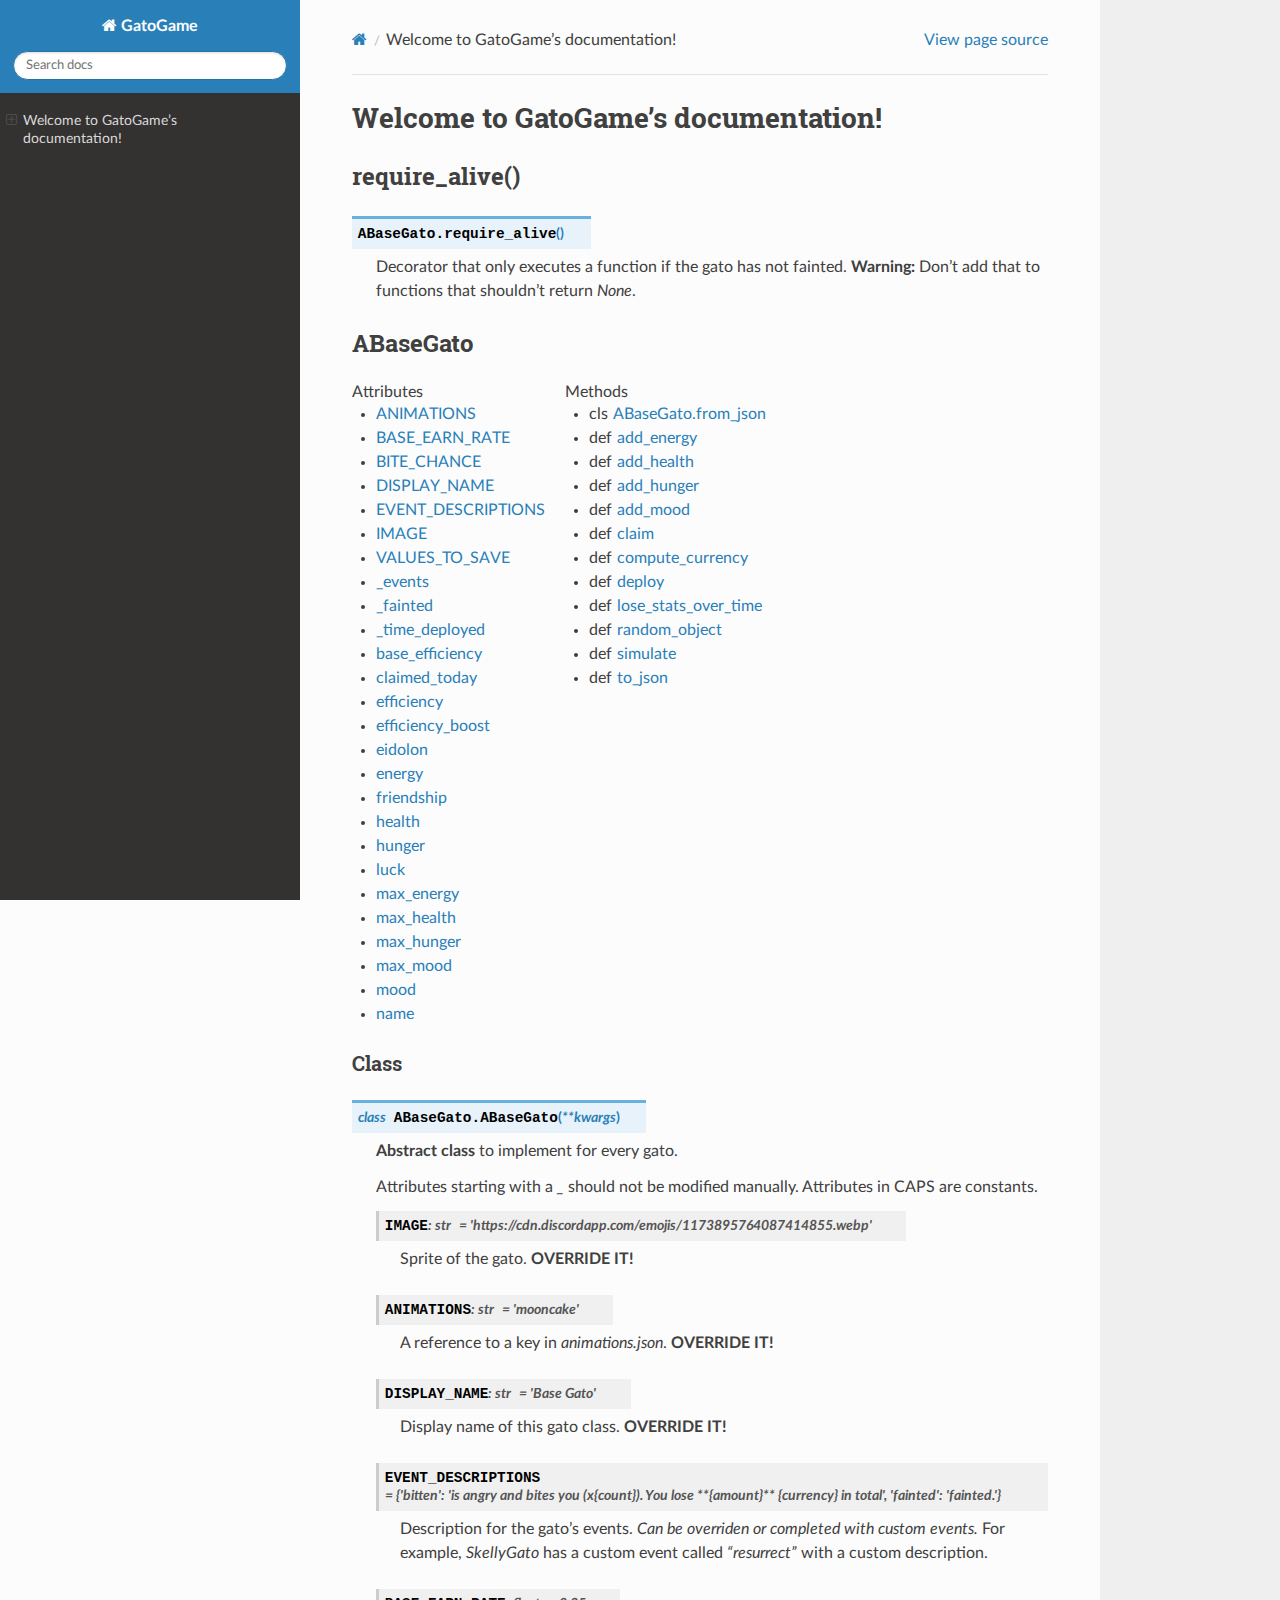
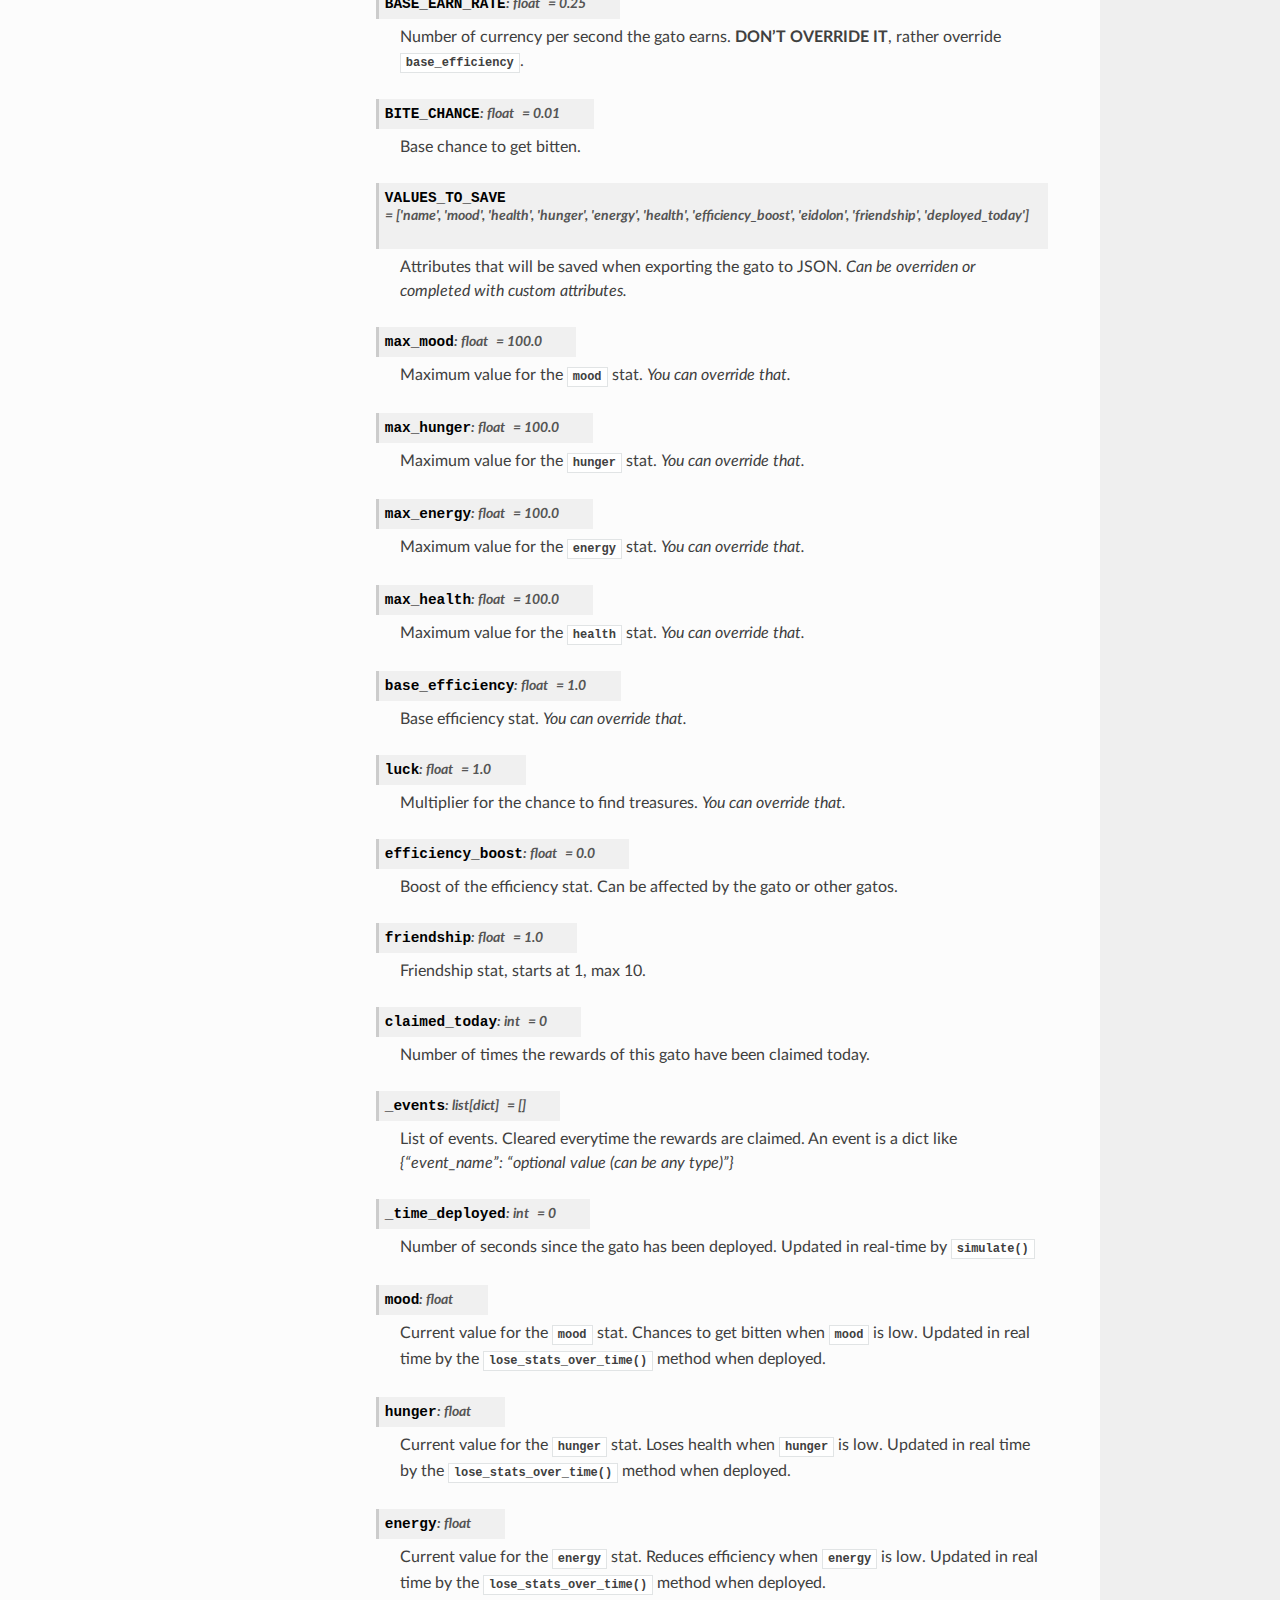
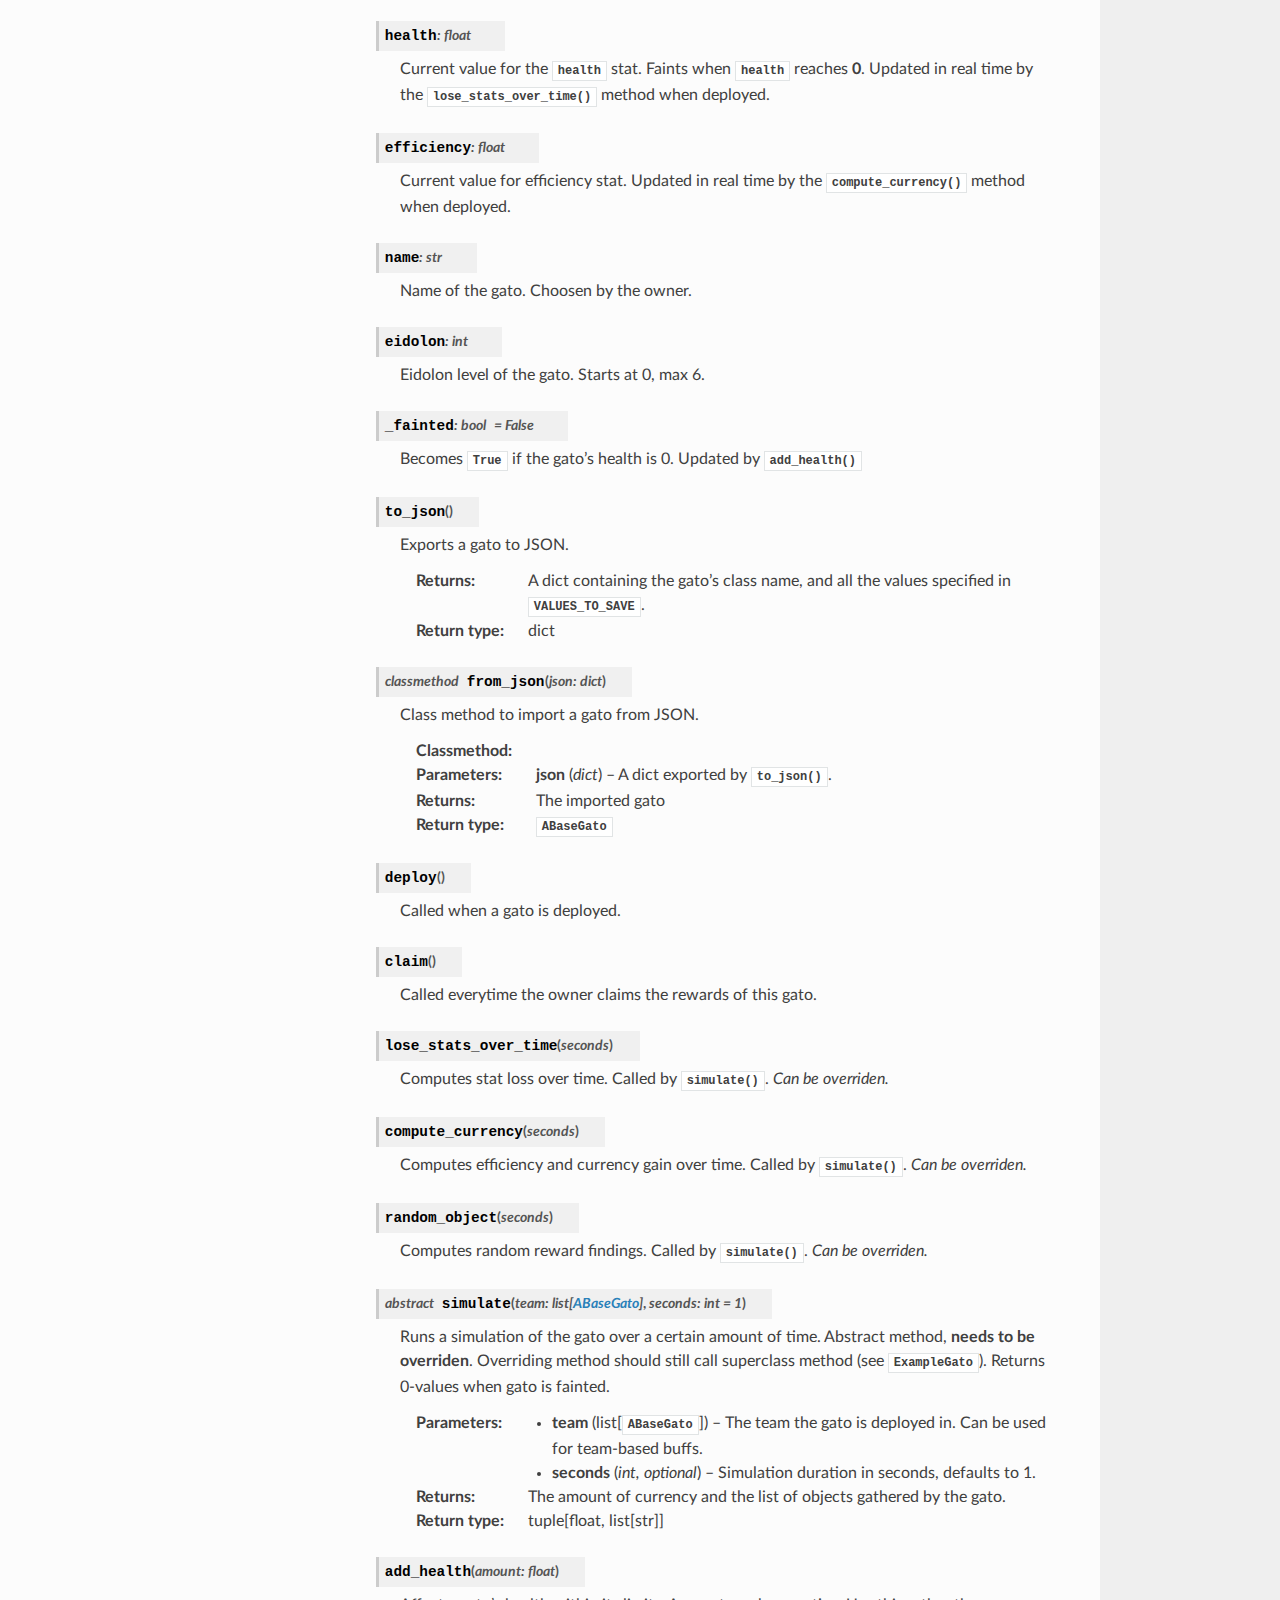
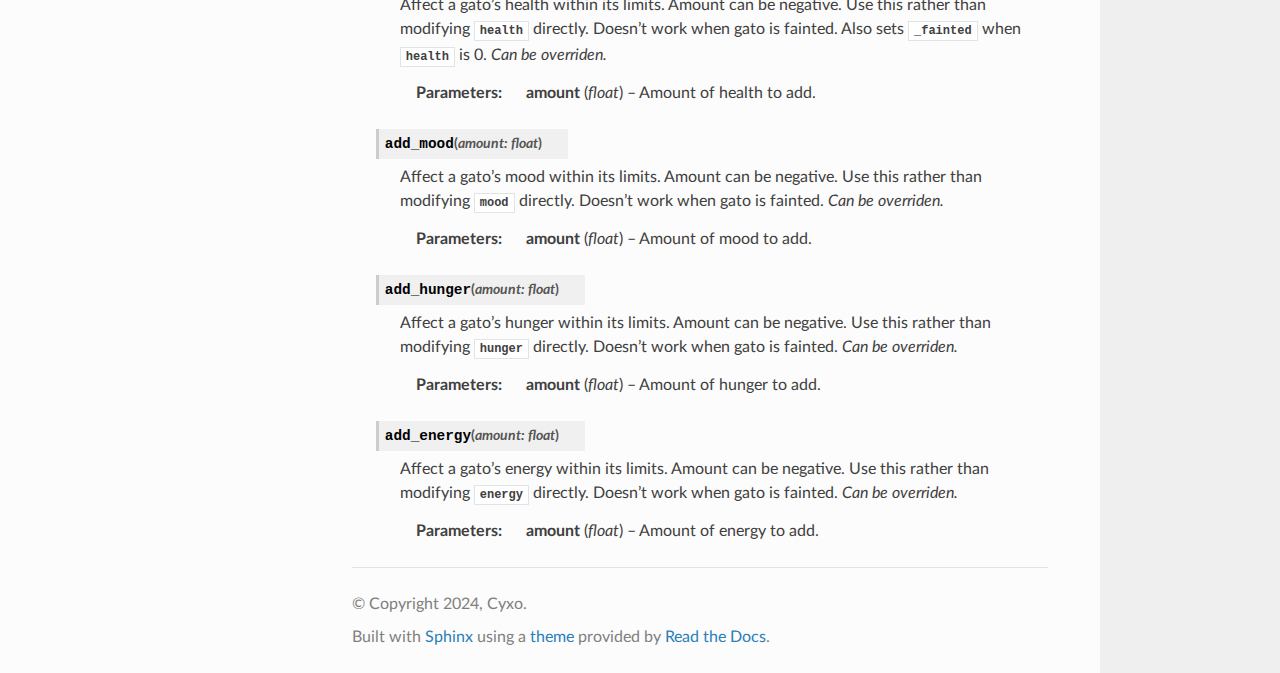
==== docs/html/index.html @ 25be7bbe "Add docs" ====
<!DOCTYPE html>
<html class="writer-html5" lang="en" data-content_root="./">
<head>
  <meta charset="utf-8" /><meta name="viewport" content="width=device-width, initial-scale=1" />

  <meta name="viewport" content="width=device-width, initial-scale=1.0" />
  <title>Welcome to GatoGame’s documentation! &mdash; GatoGame  documentation</title>
      <link rel="stylesheet" type="text/css" href="_static/pygments.css?v=80d5e7a1" />
      <link rel="stylesheet" type="text/css" href="_static/css/theme.css?v=19f00094" />

  
  <!--[if lt IE 9]>
    <script src="_static/js/html5shiv.min.js"></script>
  <![endif]-->
  
        <script src="_static/jquery.js?v=5d32c60e"></script>
        <script src="_static/_sphinx_javascript_frameworks_compat.js?v=2cd50e6c"></script>
        <script src="_static/documentation_options.js?v=5929fcd5"></script>
        <script src="_static/doctools.js?v=888ff710"></script>
        <script src="_static/sphinx_highlight.js?v=dc90522c"></script>
    <script src="_static/js/theme.js"></script>
    <link rel="index" title="Index" href="genindex.html" />
    <link rel="search" title="Search" href="search.html" /> 
</head>

<body class="wy-body-for-nav"> 
  <div class="wy-grid-for-nav">
    <nav data-toggle="wy-nav-shift" class="wy-nav-side">
      <div class="wy-side-scroll">
        <div class="wy-side-nav-search" >

          
          
          <a href="#" class="icon icon-home">
            GatoGame
          </a>
<div role="search">
  <form id="rtd-search-form" class="wy-form" action="search.html" method="get">
    <input type="text" name="q" placeholder="Search docs" aria-label="Search docs" />
    <input type="hidden" name="check_keywords" value="yes" />
    <input type="hidden" name="area" value="default" />
  </form>
</div>
        </div><div class="wy-menu wy-menu-vertical" data-spy="affix" role="navigation" aria-label="Navigation menu">
              <!-- Local TOC -->
              <div class="local-toc"><ul>
<li><a class="reference internal" href="#">Welcome to GatoGame’s documentation!</a><ul>
<li><a class="reference internal" href="#require-alive">require_alive()</a><ul>
<li><a class="reference internal" href="#ABaseGato.require_alive"><code class="docutils literal notranslate"><span class="pre">require_alive()</span></code></a></li>
</ul>
</li>
<li><a class="reference internal" href="#abasegato">ABaseGato</a><ul>
<li><a class="reference internal" href="#class">Class</a><ul>
<li><a class="reference internal" href="#ABaseGato.ABaseGato"><code class="docutils literal notranslate"><span class="pre">ABaseGato</span></code></a><ul>
<li><a class="reference internal" href="#ABaseGato.ABaseGato.IMAGE"><code class="docutils literal notranslate"><span class="pre">ABaseGato.IMAGE</span></code></a></li>
<li><a class="reference internal" href="#ABaseGato.ABaseGato.ANIMATIONS"><code class="docutils literal notranslate"><span class="pre">ABaseGato.ANIMATIONS</span></code></a></li>
<li><a class="reference internal" href="#ABaseGato.ABaseGato.DISPLAY_NAME"><code class="docutils literal notranslate"><span class="pre">ABaseGato.DISPLAY_NAME</span></code></a></li>
<li><a class="reference internal" href="#ABaseGato.ABaseGato.EVENT_DESCRIPTIONS"><code class="docutils literal notranslate"><span class="pre">ABaseGato.EVENT_DESCRIPTIONS</span></code></a></li>
<li><a class="reference internal" href="#ABaseGato.ABaseGato.BASE_EARN_RATE"><code class="docutils literal notranslate"><span class="pre">ABaseGato.BASE_EARN_RATE</span></code></a></li>
<li><a class="reference internal" href="#ABaseGato.ABaseGato.BITE_CHANCE"><code class="docutils literal notranslate"><span class="pre">ABaseGato.BITE_CHANCE</span></code></a></li>
<li><a class="reference internal" href="#ABaseGato.ABaseGato.VALUES_TO_SAVE"><code class="docutils literal notranslate"><span class="pre">ABaseGato.VALUES_TO_SAVE</span></code></a></li>
<li><a class="reference internal" href="#ABaseGato.ABaseGato.max_mood"><code class="docutils literal notranslate"><span class="pre">ABaseGato.max_mood</span></code></a></li>
<li><a class="reference internal" href="#ABaseGato.ABaseGato.max_hunger"><code class="docutils literal notranslate"><span class="pre">ABaseGato.max_hunger</span></code></a></li>
<li><a class="reference internal" href="#ABaseGato.ABaseGato.max_energy"><code class="docutils literal notranslate"><span class="pre">ABaseGato.max_energy</span></code></a></li>
<li><a class="reference internal" href="#ABaseGato.ABaseGato.max_health"><code class="docutils literal notranslate"><span class="pre">ABaseGato.max_health</span></code></a></li>
<li><a class="reference internal" href="#ABaseGato.ABaseGato.base_efficiency"><code class="docutils literal notranslate"><span class="pre">ABaseGato.base_efficiency</span></code></a></li>
<li><a class="reference internal" href="#ABaseGato.ABaseGato.luck"><code class="docutils literal notranslate"><span class="pre">ABaseGato.luck</span></code></a></li>
<li><a class="reference internal" href="#ABaseGato.ABaseGato.efficiency_boost"><code class="docutils literal notranslate"><span class="pre">ABaseGato.efficiency_boost</span></code></a></li>
<li><a class="reference internal" href="#ABaseGato.ABaseGato.friendship"><code class="docutils literal notranslate"><span class="pre">ABaseGato.friendship</span></code></a></li>
<li><a class="reference internal" href="#ABaseGato.ABaseGato.claimed_today"><code class="docutils literal notranslate"><span class="pre">ABaseGato.claimed_today</span></code></a></li>
<li><a class="reference internal" href="#ABaseGato.ABaseGato._events"><code class="docutils literal notranslate"><span class="pre">ABaseGato._events</span></code></a></li>
<li><a class="reference internal" href="#ABaseGato.ABaseGato._time_deployed"><code class="docutils literal notranslate"><span class="pre">ABaseGato._time_deployed</span></code></a></li>
<li><a class="reference internal" href="#ABaseGato.ABaseGato.mood"><code class="docutils literal notranslate"><span class="pre">ABaseGato.mood</span></code></a></li>
<li><a class="reference internal" href="#ABaseGato.ABaseGato.hunger"><code class="docutils literal notranslate"><span class="pre">ABaseGato.hunger</span></code></a></li>
<li><a class="reference internal" href="#ABaseGato.ABaseGato.energy"><code class="docutils literal notranslate"><span class="pre">ABaseGato.energy</span></code></a></li>
<li><a class="reference internal" href="#ABaseGato.ABaseGato.health"><code class="docutils literal notranslate"><span class="pre">ABaseGato.health</span></code></a></li>
<li><a class="reference internal" href="#ABaseGato.ABaseGato.efficiency"><code class="docutils literal notranslate"><span class="pre">ABaseGato.efficiency</span></code></a></li>
<li><a class="reference internal" href="#ABaseGato.ABaseGato.name"><code class="docutils literal notranslate"><span class="pre">ABaseGato.name</span></code></a></li>
<li><a class="reference internal" href="#ABaseGato.ABaseGato.eidolon"><code class="docutils literal notranslate"><span class="pre">ABaseGato.eidolon</span></code></a></li>
<li><a class="reference internal" href="#ABaseGato.ABaseGato._fainted"><code class="docutils literal notranslate"><span class="pre">ABaseGato._fainted</span></code></a></li>
<li><a class="reference internal" href="#ABaseGato.ABaseGato.to_json"><code class="docutils literal notranslate"><span class="pre">ABaseGato.to_json()</span></code></a></li>
<li><a class="reference internal" href="#ABaseGato.ABaseGato.from_json"><code class="docutils literal notranslate"><span class="pre">ABaseGato.from_json()</span></code></a></li>
<li><a class="reference internal" href="#ABaseGato.ABaseGato.deploy"><code class="docutils literal notranslate"><span class="pre">ABaseGato.deploy()</span></code></a></li>
<li><a class="reference internal" href="#ABaseGato.ABaseGato.claim"><code class="docutils literal notranslate"><span class="pre">ABaseGato.claim()</span></code></a></li>
<li><a class="reference internal" href="#ABaseGato.ABaseGato.lose_stats_over_time"><code class="docutils literal notranslate"><span class="pre">ABaseGato.lose_stats_over_time()</span></code></a></li>
<li><a class="reference internal" href="#ABaseGato.ABaseGato.compute_currency"><code class="docutils literal notranslate"><span class="pre">ABaseGato.compute_currency()</span></code></a></li>
<li><a class="reference internal" href="#ABaseGato.ABaseGato.random_object"><code class="docutils literal notranslate"><span class="pre">ABaseGato.random_object()</span></code></a></li>
<li><a class="reference internal" href="#ABaseGato.ABaseGato.simulate"><code class="docutils literal notranslate"><span class="pre">ABaseGato.simulate()</span></code></a></li>
<li><a class="reference internal" href="#ABaseGato.ABaseGato.add_health"><code class="docutils literal notranslate"><span class="pre">ABaseGato.add_health()</span></code></a></li>
<li><a class="reference internal" href="#ABaseGato.ABaseGato.add_mood"><code class="docutils literal notranslate"><span class="pre">ABaseGato.add_mood()</span></code></a></li>
<li><a class="reference internal" href="#ABaseGato.ABaseGato.add_hunger"><code class="docutils literal notranslate"><span class="pre">ABaseGato.add_hunger()</span></code></a></li>
<li><a class="reference internal" href="#ABaseGato.ABaseGato.add_energy"><code class="docutils literal notranslate"><span class="pre">ABaseGato.add_energy()</span></code></a></li>
</ul>
</li>
</ul>
</li>
</ul>
</li>
</ul>
</li>
</ul>
</div>
        </div>
      </div>
    </nav>

    <section data-toggle="wy-nav-shift" class="wy-nav-content-wrap"><nav class="wy-nav-top" aria-label="Mobile navigation menu" >
          <i data-toggle="wy-nav-top" class="fa fa-bars"></i>
          <a href="#">GatoGame</a>
      </nav>

      <div class="wy-nav-content">
        <div class="rst-content">
          <div role="navigation" aria-label="Page navigation">
  <ul class="wy-breadcrumbs">
      <li><a href="#" class="icon icon-home" aria-label="Home"></a></li>
      <li class="breadcrumb-item active">Welcome to GatoGame’s documentation!</li>
      <li class="wy-breadcrumbs-aside">
            <a href="_sources/index.rst.txt" rel="nofollow"> View page source</a>
      </li>
  </ul>
  <hr/>
</div>
          <div role="main" class="document" itemscope="itemscope" itemtype="http://schema.org/Article">
           <div itemprop="articleBody">
             
  <section id="welcome-to-gatogame-s-documentation">
<h1>Welcome to GatoGame’s documentation!<a class="headerlink" href="#welcome-to-gatogame-s-documentation" title="Link to this heading"></a></h1>
<section id="require-alive">
<h2>require_alive()<a class="headerlink" href="#require-alive" title="Link to this heading"></a></h2>
<dl class="py function">
<dt class="sig sig-object py" id="ABaseGato.require_alive">
<span class="sig-prename descclassname"><span class="pre">ABaseGato.</span></span><span class="sig-name descname"><span class="pre">require_alive</span></span><span class="sig-paren">(</span><span class="sig-paren">)</span><a class="headerlink" href="#ABaseGato.require_alive" title="Link to this definition"></a></dt>
<dd><p>Decorator that only executes a function if the gato has not fainted. <strong>Warning:</strong> Don’t add that to functions that shouldn’t return <cite>None</cite>.</p>
</dd></dl>

</section>
<section id="abasegato">
<h2>ABaseGato<a class="headerlink" href="#abasegato" title="Link to this heading"></a></h2>
<div style="display: flex" class="py-attribute-table" data-move-to-id="ABaseGato.ABaseGato"><div class="py-attribute-table-column" style="margin-right: 20px;">
<span>
Attributes</span><ul>
<li class="py-attribute-table-entry">
<a class="reference internal" href="#ABaseGato.ABaseGato.ANIMATIONS">ANIMATIONS</a></li><li class="py-attribute-table-entry">
<a class="reference internal" href="#ABaseGato.ABaseGato.BASE_EARN_RATE">BASE_EARN_RATE</a></li><li class="py-attribute-table-entry">
<a class="reference internal" href="#ABaseGato.ABaseGato.BITE_CHANCE">BITE_CHANCE</a></li><li class="py-attribute-table-entry">
<a class="reference internal" href="#ABaseGato.ABaseGato.DISPLAY_NAME">DISPLAY_NAME</a></li><li class="py-attribute-table-entry">
<a class="reference internal" href="#ABaseGato.ABaseGato.EVENT_DESCRIPTIONS">EVENT_DESCRIPTIONS</a></li><li class="py-attribute-table-entry">
<a class="reference internal" href="#ABaseGato.ABaseGato.IMAGE">IMAGE</a></li><li class="py-attribute-table-entry">
<a class="reference internal" href="#ABaseGato.ABaseGato.VALUES_TO_SAVE">VALUES_TO_SAVE</a></li><li class="py-attribute-table-entry">
<a class="reference internal" href="#ABaseGato.ABaseGato._events">_events</a></li><li class="py-attribute-table-entry">
<a class="reference internal" href="#ABaseGato.ABaseGato._fainted">_fainted</a></li><li class="py-attribute-table-entry">
<a class="reference internal" href="#ABaseGato.ABaseGato._time_deployed">_time_deployed</a></li><li class="py-attribute-table-entry">
<a class="reference internal" href="#ABaseGato.ABaseGato.base_efficiency">base_efficiency</a></li><li class="py-attribute-table-entry">
<a class="reference internal" href="#ABaseGato.ABaseGato.claimed_today">claimed_today</a></li><li class="py-attribute-table-entry">
<a class="reference internal" href="#ABaseGato.ABaseGato.efficiency">efficiency</a></li><li class="py-attribute-table-entry">
<a class="reference internal" href="#ABaseGato.ABaseGato.efficiency_boost">efficiency_boost</a></li><li class="py-attribute-table-entry">
<a class="reference internal" href="#ABaseGato.ABaseGato.eidolon">eidolon</a></li><li class="py-attribute-table-entry">
<a class="reference internal" href="#ABaseGato.ABaseGato.energy">energy</a></li><li class="py-attribute-table-entry">
<a class="reference internal" href="#ABaseGato.ABaseGato.friendship">friendship</a></li><li class="py-attribute-table-entry">
<a class="reference internal" href="#ABaseGato.ABaseGato.health">health</a></li><li class="py-attribute-table-entry">
<a class="reference internal" href="#ABaseGato.ABaseGato.hunger">hunger</a></li><li class="py-attribute-table-entry">
<a class="reference internal" href="#ABaseGato.ABaseGato.luck">luck</a></li><li class="py-attribute-table-entry">
<a class="reference internal" href="#ABaseGato.ABaseGato.max_energy">max_energy</a></li><li class="py-attribute-table-entry">
<a class="reference internal" href="#ABaseGato.ABaseGato.max_health">max_health</a></li><li class="py-attribute-table-entry">
<a class="reference internal" href="#ABaseGato.ABaseGato.max_hunger">max_hunger</a></li><li class="py-attribute-table-entry">
<a class="reference internal" href="#ABaseGato.ABaseGato.max_mood">max_mood</a></li><li class="py-attribute-table-entry">
<a class="reference internal" href="#ABaseGato.ABaseGato.mood">mood</a></li><li class="py-attribute-table-entry">
<a class="reference internal" href="#ABaseGato.ABaseGato.name">name</a></li></ul>
</div><div class="py-attribute-table-column" style="margin-right: 20px;">
<span>
Methods</span><ul>
<li class="py-attribute-table-entry">
<span class="py-attribute-table-badge" style="margin-right: 5px;" title="classmethod">
cls</span><a class="reference internal" href="#ABaseGato.ABaseGato.from_json">ABaseGato.from_json</a></li><li class="py-attribute-table-entry">
<span class="py-attribute-table-badge" style="margin-right: 5px;" title="method">
def</span><a class="reference internal" href="#ABaseGato.ABaseGato.add_energy">add_energy</a></li><li class="py-attribute-table-entry">
<span class="py-attribute-table-badge" style="margin-right: 5px;" title="method">
def</span><a class="reference internal" href="#ABaseGato.ABaseGato.add_health">add_health</a></li><li class="py-attribute-table-entry">
<span class="py-attribute-table-badge" style="margin-right: 5px;" title="method">
def</span><a class="reference internal" href="#ABaseGato.ABaseGato.add_hunger">add_hunger</a></li><li class="py-attribute-table-entry">
<span class="py-attribute-table-badge" style="margin-right: 5px;" title="method">
def</span><a class="reference internal" href="#ABaseGato.ABaseGato.add_mood">add_mood</a></li><li class="py-attribute-table-entry">
<span class="py-attribute-table-badge" style="margin-right: 5px;" title="method">
def</span><a class="reference internal" href="#ABaseGato.ABaseGato.claim">claim</a></li><li class="py-attribute-table-entry">
<span class="py-attribute-table-badge" style="margin-right: 5px;" title="method">
def</span><a class="reference internal" href="#ABaseGato.ABaseGato.compute_currency">compute_currency</a></li><li class="py-attribute-table-entry">
<span class="py-attribute-table-badge" style="margin-right: 5px;" title="method">
def</span><a class="reference internal" href="#ABaseGato.ABaseGato.deploy">deploy</a></li><li class="py-attribute-table-entry">
<span class="py-attribute-table-badge" style="margin-right: 5px;" title="method">
def</span><a class="reference internal" href="#ABaseGato.ABaseGato.lose_stats_over_time">lose_stats_over_time</a></li><li class="py-attribute-table-entry">
<span class="py-attribute-table-badge" style="margin-right: 5px;" title="method">
def</span><a class="reference internal" href="#ABaseGato.ABaseGato.random_object">random_object</a></li><li class="py-attribute-table-entry">
<span class="py-attribute-table-badge" style="margin-right: 5px;" title="method">
def</span><a class="reference internal" href="#ABaseGato.ABaseGato.simulate">simulate</a></li><li class="py-attribute-table-entry">
<span class="py-attribute-table-badge" style="margin-right: 5px;" title="method">
def</span><a class="reference internal" href="#ABaseGato.ABaseGato.to_json">to_json</a></li></ul>
</div></div><section id="class">
<h3>Class<a class="headerlink" href="#class" title="Link to this heading"></a></h3>
<dl class="py class">
<dt class="sig sig-object py" id="ABaseGato.ABaseGato">
<em class="property"><span class="pre">class</span><span class="w"> </span></em><span class="sig-prename descclassname"><span class="pre">ABaseGato.</span></span><span class="sig-name descname"><span class="pre">ABaseGato</span></span><span class="sig-paren">(</span><em class="sig-param"><span class="o"><span class="pre">**</span></span><span class="n"><span class="pre">kwargs</span></span></em><span class="sig-paren">)</span><a class="headerlink" href="#ABaseGato.ABaseGato" title="Link to this definition"></a></dt>
<dd><p><strong>Abstract class</strong> to implement for every gato.</p>
<p>Attributes starting with a <cite>_</cite> should not be modified manually.
Attributes in CAPS are constants.</p>
<dl class="py attribute">
<dt class="sig sig-object py" id="ABaseGato.ABaseGato.IMAGE">
<span class="sig-name descname"><span class="pre">IMAGE</span></span><em class="property"><span class="p"><span class="pre">:</span></span><span class="w"> </span><span class="pre">str</span></em><em class="property"><span class="w"> </span><span class="p"><span class="pre">=</span></span><span class="w"> </span><span class="pre">'https://cdn.discordapp.com/emojis/1173895764087414855.webp'</span></em><a class="headerlink" href="#ABaseGato.ABaseGato.IMAGE" title="Link to this definition"></a></dt>
<dd><p>Sprite of the gato. <strong>OVERRIDE IT!</strong></p>
</dd></dl>

<dl class="py attribute">
<dt class="sig sig-object py" id="ABaseGato.ABaseGato.ANIMATIONS">
<span class="sig-name descname"><span class="pre">ANIMATIONS</span></span><em class="property"><span class="p"><span class="pre">:</span></span><span class="w"> </span><span class="pre">str</span></em><em class="property"><span class="w"> </span><span class="p"><span class="pre">=</span></span><span class="w"> </span><span class="pre">'mooncake'</span></em><a class="headerlink" href="#ABaseGato.ABaseGato.ANIMATIONS" title="Link to this definition"></a></dt>
<dd><p>A reference to a key in <cite>animations.json</cite>. <strong>OVERRIDE IT!</strong></p>
</dd></dl>

<dl class="py attribute">
<dt class="sig sig-object py" id="ABaseGato.ABaseGato.DISPLAY_NAME">
<span class="sig-name descname"><span class="pre">DISPLAY_NAME</span></span><em class="property"><span class="p"><span class="pre">:</span></span><span class="w"> </span><span class="pre">str</span></em><em class="property"><span class="w"> </span><span class="p"><span class="pre">=</span></span><span class="w"> </span><span class="pre">'Base</span> <span class="pre">Gato'</span></em><a class="headerlink" href="#ABaseGato.ABaseGato.DISPLAY_NAME" title="Link to this definition"></a></dt>
<dd><p>Display name of this gato class. <strong>OVERRIDE IT!</strong></p>
</dd></dl>

<dl class="py attribute">
<dt class="sig sig-object py" id="ABaseGato.ABaseGato.EVENT_DESCRIPTIONS">
<span class="sig-name descname"><span class="pre">EVENT_DESCRIPTIONS</span></span><em class="property"><span class="w"> </span><span class="p"><span class="pre">=</span></span><span class="w"> </span><span class="pre">{'bitten':</span> <span class="pre">'is</span> <span class="pre">angry</span> <span class="pre">and</span> <span class="pre">bites</span> <span class="pre">you</span> <span class="pre">(x{count}).</span> <span class="pre">You</span> <span class="pre">lose</span> <span class="pre">**{amount}**</span> <span class="pre">{currency}</span> <span class="pre">in</span> <span class="pre">total',</span> <span class="pre">'fainted':</span> <span class="pre">'fainted.'}</span></em><a class="headerlink" href="#ABaseGato.ABaseGato.EVENT_DESCRIPTIONS" title="Link to this definition"></a></dt>
<dd><p>Description for the gato’s events. <em>Can be overriden or completed with custom events.</em>
For example, <cite>SkellyGato</cite> has a custom event called <cite>“resurrect”</cite> with a custom description.</p>
</dd></dl>

<dl class="py attribute">
<dt class="sig sig-object py" id="ABaseGato.ABaseGato.BASE_EARN_RATE">
<span class="sig-name descname"><span class="pre">BASE_EARN_RATE</span></span><em class="property"><span class="p"><span class="pre">:</span></span><span class="w"> </span><span class="pre">float</span></em><em class="property"><span class="w"> </span><span class="p"><span class="pre">=</span></span><span class="w"> </span><span class="pre">0.25</span></em><a class="headerlink" href="#ABaseGato.ABaseGato.BASE_EARN_RATE" title="Link to this definition"></a></dt>
<dd><p>Number of currency per second the gato earns. <strong>DON’T OVERRIDE IT</strong>, rather override <a class="reference internal" href="#ABaseGato.ABaseGato.base_efficiency" title="ABaseGato.ABaseGato.base_efficiency"><code class="xref py py-attr docutils literal notranslate"><span class="pre">base_efficiency</span></code></a>.</p>
</dd></dl>

<dl class="py attribute">
<dt class="sig sig-object py" id="ABaseGato.ABaseGato.BITE_CHANCE">
<span class="sig-name descname"><span class="pre">BITE_CHANCE</span></span><em class="property"><span class="p"><span class="pre">:</span></span><span class="w"> </span><span class="pre">float</span></em><em class="property"><span class="w"> </span><span class="p"><span class="pre">=</span></span><span class="w"> </span><span class="pre">0.01</span></em><a class="headerlink" href="#ABaseGato.ABaseGato.BITE_CHANCE" title="Link to this definition"></a></dt>
<dd><p>Base chance to get bitten.</p>
</dd></dl>

<dl class="py attribute">
<dt class="sig sig-object py" id="ABaseGato.ABaseGato.VALUES_TO_SAVE">
<span class="sig-name descname"><span class="pre">VALUES_TO_SAVE</span></span><em class="property"><span class="w"> </span><span class="p"><span class="pre">=</span></span><span class="w"> </span><span class="pre">['name',</span> <span class="pre">'mood',</span> <span class="pre">'health',</span> <span class="pre">'hunger',</span> <span class="pre">'energy',</span> <span class="pre">'health',</span> <span class="pre">'efficiency_boost',</span> <span class="pre">'eidolon',</span> <span class="pre">'friendship',</span> <span class="pre">'deployed_today']</span></em><a class="headerlink" href="#ABaseGato.ABaseGato.VALUES_TO_SAVE" title="Link to this definition"></a></dt>
<dd><p>Attributes that will be saved when exporting the gato to JSON. <em>Can be overriden or completed with custom attributes.</em></p>
</dd></dl>

<dl class="py attribute">
<dt class="sig sig-object py" id="ABaseGato.ABaseGato.max_mood">
<span class="sig-name descname"><span class="pre">max_mood</span></span><em class="property"><span class="p"><span class="pre">:</span></span><span class="w"> </span><span class="pre">float</span></em><em class="property"><span class="w"> </span><span class="p"><span class="pre">=</span></span><span class="w"> </span><span class="pre">100.0</span></em><a class="headerlink" href="#ABaseGato.ABaseGato.max_mood" title="Link to this definition"></a></dt>
<dd><p>Maximum value for the <a class="reference internal" href="#ABaseGato.ABaseGato.mood" title="ABaseGato.ABaseGato.mood"><code class="xref py py-attr docutils literal notranslate"><span class="pre">mood</span></code></a> stat. <em>You can override that.</em></p>
</dd></dl>

<dl class="py attribute">
<dt class="sig sig-object py" id="ABaseGato.ABaseGato.max_hunger">
<span class="sig-name descname"><span class="pre">max_hunger</span></span><em class="property"><span class="p"><span class="pre">:</span></span><span class="w"> </span><span class="pre">float</span></em><em class="property"><span class="w"> </span><span class="p"><span class="pre">=</span></span><span class="w"> </span><span class="pre">100.0</span></em><a class="headerlink" href="#ABaseGato.ABaseGato.max_hunger" title="Link to this definition"></a></dt>
<dd><p>Maximum value for the <a class="reference internal" href="#ABaseGato.ABaseGato.hunger" title="ABaseGato.ABaseGato.hunger"><code class="xref py py-attr docutils literal notranslate"><span class="pre">hunger</span></code></a> stat. <em>You can override that.</em></p>
</dd></dl>

<dl class="py attribute">
<dt class="sig sig-object py" id="ABaseGato.ABaseGato.max_energy">
<span class="sig-name descname"><span class="pre">max_energy</span></span><em class="property"><span class="p"><span class="pre">:</span></span><span class="w"> </span><span class="pre">float</span></em><em class="property"><span class="w"> </span><span class="p"><span class="pre">=</span></span><span class="w"> </span><span class="pre">100.0</span></em><a class="headerlink" href="#ABaseGato.ABaseGato.max_energy" title="Link to this definition"></a></dt>
<dd><p>Maximum value for the <a class="reference internal" href="#ABaseGato.ABaseGato.energy" title="ABaseGato.ABaseGato.energy"><code class="xref py py-attr docutils literal notranslate"><span class="pre">energy</span></code></a> stat. <em>You can override that.</em></p>
</dd></dl>

<dl class="py attribute">
<dt class="sig sig-object py" id="ABaseGato.ABaseGato.max_health">
<span class="sig-name descname"><span class="pre">max_health</span></span><em class="property"><span class="p"><span class="pre">:</span></span><span class="w"> </span><span class="pre">float</span></em><em class="property"><span class="w"> </span><span class="p"><span class="pre">=</span></span><span class="w"> </span><span class="pre">100.0</span></em><a class="headerlink" href="#ABaseGato.ABaseGato.max_health" title="Link to this definition"></a></dt>
<dd><p>Maximum value for the <a class="reference internal" href="#ABaseGato.ABaseGato.health" title="ABaseGato.ABaseGato.health"><code class="xref py py-attr docutils literal notranslate"><span class="pre">health</span></code></a> stat. <em>You can override that.</em></p>
</dd></dl>

<dl class="py attribute">
<dt class="sig sig-object py" id="ABaseGato.ABaseGato.base_efficiency">
<span class="sig-name descname"><span class="pre">base_efficiency</span></span><em class="property"><span class="p"><span class="pre">:</span></span><span class="w"> </span><span class="pre">float</span></em><em class="property"><span class="w"> </span><span class="p"><span class="pre">=</span></span><span class="w"> </span><span class="pre">1.0</span></em><a class="headerlink" href="#ABaseGato.ABaseGato.base_efficiency" title="Link to this definition"></a></dt>
<dd><p>Base efficiency stat. <em>You can override that.</em></p>
</dd></dl>

<dl class="py attribute">
<dt class="sig sig-object py" id="ABaseGato.ABaseGato.luck">
<span class="sig-name descname"><span class="pre">luck</span></span><em class="property"><span class="p"><span class="pre">:</span></span><span class="w"> </span><span class="pre">float</span></em><em class="property"><span class="w"> </span><span class="p"><span class="pre">=</span></span><span class="w"> </span><span class="pre">1.0</span></em><a class="headerlink" href="#ABaseGato.ABaseGato.luck" title="Link to this definition"></a></dt>
<dd><p>Multiplier for the chance to find treasures. <em>You can override that.</em></p>
</dd></dl>

<dl class="py attribute">
<dt class="sig sig-object py" id="ABaseGato.ABaseGato.efficiency_boost">
<span class="sig-name descname"><span class="pre">efficiency_boost</span></span><em class="property"><span class="p"><span class="pre">:</span></span><span class="w"> </span><span class="pre">float</span></em><em class="property"><span class="w"> </span><span class="p"><span class="pre">=</span></span><span class="w"> </span><span class="pre">0.0</span></em><a class="headerlink" href="#ABaseGato.ABaseGato.efficiency_boost" title="Link to this definition"></a></dt>
<dd><p>Boost of the efficiency stat. Can be affected by the gato or other gatos.</p>
</dd></dl>

<dl class="py attribute">
<dt class="sig sig-object py" id="ABaseGato.ABaseGato.friendship">
<span class="sig-name descname"><span class="pre">friendship</span></span><em class="property"><span class="p"><span class="pre">:</span></span><span class="w"> </span><span class="pre">float</span></em><em class="property"><span class="w"> </span><span class="p"><span class="pre">=</span></span><span class="w"> </span><span class="pre">1.0</span></em><a class="headerlink" href="#ABaseGato.ABaseGato.friendship" title="Link to this definition"></a></dt>
<dd><p>Friendship stat, starts at 1, max 10.</p>
</dd></dl>

<dl class="py attribute">
<dt class="sig sig-object py" id="ABaseGato.ABaseGato.claimed_today">
<span class="sig-name descname"><span class="pre">claimed_today</span></span><em class="property"><span class="p"><span class="pre">:</span></span><span class="w"> </span><span class="pre">int</span></em><em class="property"><span class="w"> </span><span class="p"><span class="pre">=</span></span><span class="w"> </span><span class="pre">0</span></em><a class="headerlink" href="#ABaseGato.ABaseGato.claimed_today" title="Link to this definition"></a></dt>
<dd><p>Number of times the rewards of this gato have been claimed today.</p>
</dd></dl>

<dl class="py attribute">
<dt class="sig sig-object py" id="ABaseGato.ABaseGato._events">
<span class="sig-name descname"><span class="pre">_events</span></span><em class="property"><span class="p"><span class="pre">:</span></span><span class="w"> </span><span class="pre">list</span><span class="p"><span class="pre">[</span></span><span class="pre">dict</span><span class="p"><span class="pre">]</span></span></em><em class="property"><span class="w"> </span><span class="p"><span class="pre">=</span></span><span class="w"> </span><span class="pre">[]</span></em><a class="headerlink" href="#ABaseGato.ABaseGato._events" title="Link to this definition"></a></dt>
<dd><p>List of events. Cleared everytime the rewards are claimed. An event is a dict like <cite>{“event_name”: “optional value (can be any type)”}</cite></p>
</dd></dl>

<dl class="py attribute">
<dt class="sig sig-object py" id="ABaseGato.ABaseGato._time_deployed">
<span class="sig-name descname"><span class="pre">_time_deployed</span></span><em class="property"><span class="p"><span class="pre">:</span></span><span class="w"> </span><span class="pre">int</span></em><em class="property"><span class="w"> </span><span class="p"><span class="pre">=</span></span><span class="w"> </span><span class="pre">0</span></em><a class="headerlink" href="#ABaseGato.ABaseGato._time_deployed" title="Link to this definition"></a></dt>
<dd><p>Number of seconds since the gato has been deployed. Updated in real-time by <a class="reference internal" href="#ABaseGato.ABaseGato.simulate" title="ABaseGato.ABaseGato.simulate"><code class="xref py py-meth docutils literal notranslate"><span class="pre">simulate()</span></code></a></p>
</dd></dl>

<dl class="py attribute">
<dt class="sig sig-object py" id="ABaseGato.ABaseGato.mood">
<span class="sig-name descname"><span class="pre">mood</span></span><em class="property"><span class="p"><span class="pre">:</span></span><span class="w"> </span><span class="pre">float</span></em><a class="headerlink" href="#ABaseGato.ABaseGato.mood" title="Link to this definition"></a></dt>
<dd><p>Current value for the <a class="reference internal" href="#ABaseGato.ABaseGato.mood" title="ABaseGato.ABaseGato.mood"><code class="xref py py-attr docutils literal notranslate"><span class="pre">mood</span></code></a> stat. Chances to get bitten when <a class="reference internal" href="#ABaseGato.ABaseGato.mood" title="ABaseGato.ABaseGato.mood"><code class="xref py py-attr docutils literal notranslate"><span class="pre">mood</span></code></a> is low. Updated in real time by the <a class="reference internal" href="#ABaseGato.ABaseGato.lose_stats_over_time" title="ABaseGato.ABaseGato.lose_stats_over_time"><code class="xref py py-meth docutils literal notranslate"><span class="pre">lose_stats_over_time()</span></code></a> method when deployed.</p>
</dd></dl>

<dl class="py attribute">
<dt class="sig sig-object py" id="ABaseGato.ABaseGato.hunger">
<span class="sig-name descname"><span class="pre">hunger</span></span><em class="property"><span class="p"><span class="pre">:</span></span><span class="w"> </span><span class="pre">float</span></em><a class="headerlink" href="#ABaseGato.ABaseGato.hunger" title="Link to this definition"></a></dt>
<dd><p>Current value for the <a class="reference internal" href="#ABaseGato.ABaseGato.hunger" title="ABaseGato.ABaseGato.hunger"><code class="xref py py-attr docutils literal notranslate"><span class="pre">hunger</span></code></a> stat. Loses health when <a class="reference internal" href="#ABaseGato.ABaseGato.hunger" title="ABaseGato.ABaseGato.hunger"><code class="xref py py-attr docutils literal notranslate"><span class="pre">hunger</span></code></a> is low. Updated in real time by the <a class="reference internal" href="#ABaseGato.ABaseGato.lose_stats_over_time" title="ABaseGato.ABaseGato.lose_stats_over_time"><code class="xref py py-meth docutils literal notranslate"><span class="pre">lose_stats_over_time()</span></code></a> method when deployed.</p>
</dd></dl>

<dl class="py attribute">
<dt class="sig sig-object py" id="ABaseGato.ABaseGato.energy">
<span class="sig-name descname"><span class="pre">energy</span></span><em class="property"><span class="p"><span class="pre">:</span></span><span class="w"> </span><span class="pre">float</span></em><a class="headerlink" href="#ABaseGato.ABaseGato.energy" title="Link to this definition"></a></dt>
<dd><p>Current value for the <a class="reference internal" href="#ABaseGato.ABaseGato.energy" title="ABaseGato.ABaseGato.energy"><code class="xref py py-attr docutils literal notranslate"><span class="pre">energy</span></code></a> stat. Reduces efficiency when <a class="reference internal" href="#ABaseGato.ABaseGato.energy" title="ABaseGato.ABaseGato.energy"><code class="xref py py-attr docutils literal notranslate"><span class="pre">energy</span></code></a> is low. Updated in real time by the <a class="reference internal" href="#ABaseGato.ABaseGato.lose_stats_over_time" title="ABaseGato.ABaseGato.lose_stats_over_time"><code class="xref py py-meth docutils literal notranslate"><span class="pre">lose_stats_over_time()</span></code></a> method when deployed.</p>
</dd></dl>

<dl class="py attribute">
<dt class="sig sig-object py" id="ABaseGato.ABaseGato.health">
<span class="sig-name descname"><span class="pre">health</span></span><em class="property"><span class="p"><span class="pre">:</span></span><span class="w"> </span><span class="pre">float</span></em><a class="headerlink" href="#ABaseGato.ABaseGato.health" title="Link to this definition"></a></dt>
<dd><p>Current value for the <a class="reference internal" href="#ABaseGato.ABaseGato.health" title="ABaseGato.ABaseGato.health"><code class="xref py py-attr docutils literal notranslate"><span class="pre">health</span></code></a> stat. Faints when <a class="reference internal" href="#ABaseGato.ABaseGato.health" title="ABaseGato.ABaseGato.health"><code class="xref py py-attr docutils literal notranslate"><span class="pre">health</span></code></a> reaches <strong>0</strong>. Updated in real time by the <a class="reference internal" href="#ABaseGato.ABaseGato.lose_stats_over_time" title="ABaseGato.ABaseGato.lose_stats_over_time"><code class="xref py py-meth docutils literal notranslate"><span class="pre">lose_stats_over_time()</span></code></a> method when deployed.</p>
</dd></dl>

<dl class="py attribute">
<dt class="sig sig-object py" id="ABaseGato.ABaseGato.efficiency">
<span class="sig-name descname"><span class="pre">efficiency</span></span><em class="property"><span class="p"><span class="pre">:</span></span><span class="w"> </span><span class="pre">float</span></em><a class="headerlink" href="#ABaseGato.ABaseGato.efficiency" title="Link to this definition"></a></dt>
<dd><p>Current value for efficiency stat. Updated in real time by the <a class="reference internal" href="#ABaseGato.ABaseGato.compute_currency" title="ABaseGato.ABaseGato.compute_currency"><code class="xref py py-meth docutils literal notranslate"><span class="pre">compute_currency()</span></code></a> method when deployed.</p>
</dd></dl>

<dl class="py attribute">
<dt class="sig sig-object py" id="ABaseGato.ABaseGato.name">
<span class="sig-name descname"><span class="pre">name</span></span><em class="property"><span class="p"><span class="pre">:</span></span><span class="w"> </span><span class="pre">str</span></em><a class="headerlink" href="#ABaseGato.ABaseGato.name" title="Link to this definition"></a></dt>
<dd><p>Name of the gato. Choosen by the owner.</p>
</dd></dl>

<dl class="py attribute">
<dt class="sig sig-object py" id="ABaseGato.ABaseGato.eidolon">
<span class="sig-name descname"><span class="pre">eidolon</span></span><em class="property"><span class="p"><span class="pre">:</span></span><span class="w"> </span><span class="pre">int</span></em><a class="headerlink" href="#ABaseGato.ABaseGato.eidolon" title="Link to this definition"></a></dt>
<dd><p>Eidolon level of the gato. Starts at 0, max 6.</p>
</dd></dl>

<dl class="py attribute">
<dt class="sig sig-object py" id="ABaseGato.ABaseGato._fainted">
<span class="sig-name descname"><span class="pre">_fainted</span></span><em class="property"><span class="p"><span class="pre">:</span></span><span class="w"> </span><span class="pre">bool</span></em><em class="property"><span class="w"> </span><span class="p"><span class="pre">=</span></span><span class="w"> </span><span class="pre">False</span></em><a class="headerlink" href="#ABaseGato.ABaseGato._fainted" title="Link to this definition"></a></dt>
<dd><p>Becomes <code class="xref std std-token docutils literal notranslate"><span class="pre">True</span></code> if the gato’s health is 0. Updated by <a class="reference internal" href="#ABaseGato.ABaseGato.add_health" title="ABaseGato.ABaseGato.add_health"><code class="xref py py-meth docutils literal notranslate"><span class="pre">add_health()</span></code></a></p>
</dd></dl>

<dl class="py method">
<dt class="sig sig-object py" id="ABaseGato.ABaseGato.to_json">
<span class="sig-name descname"><span class="pre">to_json</span></span><span class="sig-paren">(</span><span class="sig-paren">)</span><a class="headerlink" href="#ABaseGato.ABaseGato.to_json" title="Link to this definition"></a></dt>
<dd><p>Exports a gato to JSON.</p>
<dl class="field-list simple">
<dt class="field-odd">Returns<span class="colon">:</span></dt>
<dd class="field-odd"><p>A dict containing the gato’s class name, and all the values specified in <a class="reference internal" href="#ABaseGato.ABaseGato.VALUES_TO_SAVE" title="ABaseGato.ABaseGato.VALUES_TO_SAVE"><code class="xref py py-attr docutils literal notranslate"><span class="pre">VALUES_TO_SAVE</span></code></a>.</p>
</dd>
<dt class="field-even">Return type<span class="colon">:</span></dt>
<dd class="field-even"><p>dict</p>
</dd>
</dl>
</dd></dl>

<dl class="py method">
<dt class="sig sig-object py" id="ABaseGato.ABaseGato.from_json">
<em class="property"><span class="pre">classmethod</span><span class="w"> </span></em><span class="sig-name descname"><span class="pre">from_json</span></span><span class="sig-paren">(</span><em class="sig-param"><span class="n"><span class="pre">json</span></span><span class="p"><span class="pre">:</span></span><span class="w"> </span><span class="n"><span class="pre">dict</span></span></em><span class="sig-paren">)</span><a class="headerlink" href="#ABaseGato.ABaseGato.from_json" title="Link to this definition"></a></dt>
<dd><p>Class method to import a gato from JSON.</p>
<dl class="field-list simple">
<dt class="field-odd">Classmethod<span class="colon">:</span></dt>
<dd class="field-odd"><p></p></dd>
<dt class="field-even">Parameters<span class="colon">:</span></dt>
<dd class="field-even"><p><strong>json</strong> (<em>dict</em>) – A dict exported by <a class="reference internal" href="#ABaseGato.ABaseGato.to_json" title="ABaseGato.ABaseGato.to_json"><code class="xref py py-meth docutils literal notranslate"><span class="pre">to_json()</span></code></a>.</p>
</dd>
<dt class="field-odd">Returns<span class="colon">:</span></dt>
<dd class="field-odd"><p>The imported gato</p>
</dd>
<dt class="field-even">Return type<span class="colon">:</span></dt>
<dd class="field-even"><p><a class="reference internal" href="#ABaseGato.ABaseGato" title="ABaseGato.ABaseGato"><code class="xref py py-class docutils literal notranslate"><span class="pre">ABaseGato</span></code></a></p>
</dd>
</dl>
</dd></dl>

<dl class="py method">
<dt class="sig sig-object py" id="ABaseGato.ABaseGato.deploy">
<span class="sig-name descname"><span class="pre">deploy</span></span><span class="sig-paren">(</span><span class="sig-paren">)</span><a class="headerlink" href="#ABaseGato.ABaseGato.deploy" title="Link to this definition"></a></dt>
<dd><p>Called when a gato is deployed.</p>
</dd></dl>

<dl class="py method">
<dt class="sig sig-object py" id="ABaseGato.ABaseGato.claim">
<span class="sig-name descname"><span class="pre">claim</span></span><span class="sig-paren">(</span><span class="sig-paren">)</span><a class="headerlink" href="#ABaseGato.ABaseGato.claim" title="Link to this definition"></a></dt>
<dd><p>Called everytime the owner claims the rewards of this gato.</p>
</dd></dl>

<dl class="py method">
<dt class="sig sig-object py" id="ABaseGato.ABaseGato.lose_stats_over_time">
<span class="sig-name descname"><span class="pre">lose_stats_over_time</span></span><span class="sig-paren">(</span><em class="sig-param"><span class="n"><span class="pre">seconds</span></span></em><span class="sig-paren">)</span><a class="headerlink" href="#ABaseGato.ABaseGato.lose_stats_over_time" title="Link to this definition"></a></dt>
<dd><p>Computes stat loss over time. Called by <a class="reference internal" href="#ABaseGato.ABaseGato.simulate" title="ABaseGato.ABaseGato.simulate"><code class="xref py py-meth docutils literal notranslate"><span class="pre">simulate()</span></code></a>. <em>Can be overriden.</em></p>
</dd></dl>

<dl class="py method">
<dt class="sig sig-object py" id="ABaseGato.ABaseGato.compute_currency">
<span class="sig-name descname"><span class="pre">compute_currency</span></span><span class="sig-paren">(</span><em class="sig-param"><span class="n"><span class="pre">seconds</span></span></em><span class="sig-paren">)</span><a class="headerlink" href="#ABaseGato.ABaseGato.compute_currency" title="Link to this definition"></a></dt>
<dd><p>Computes efficiency and currency gain over time. Called by <a class="reference internal" href="#ABaseGato.ABaseGato.simulate" title="ABaseGato.ABaseGato.simulate"><code class="xref py py-meth docutils literal notranslate"><span class="pre">simulate()</span></code></a>. <em>Can be overriden.</em></p>
</dd></dl>

<dl class="py method">
<dt class="sig sig-object py" id="ABaseGato.ABaseGato.random_object">
<span class="sig-name descname"><span class="pre">random_object</span></span><span class="sig-paren">(</span><em class="sig-param"><span class="n"><span class="pre">seconds</span></span></em><span class="sig-paren">)</span><a class="headerlink" href="#ABaseGato.ABaseGato.random_object" title="Link to this definition"></a></dt>
<dd><p>Computes random reward findings. Called by <a class="reference internal" href="#ABaseGato.ABaseGato.simulate" title="ABaseGato.ABaseGato.simulate"><code class="xref py py-meth docutils literal notranslate"><span class="pre">simulate()</span></code></a>. <em>Can be overriden.</em></p>
</dd></dl>

<dl class="py method">
<dt class="sig sig-object py" id="ABaseGato.ABaseGato.simulate">
<em class="property"><span class="pre">abstract</span><span class="w"> </span></em><span class="sig-name descname"><span class="pre">simulate</span></span><span class="sig-paren">(</span><em class="sig-param"><span class="n"><span class="pre">team</span></span><span class="p"><span class="pre">:</span></span><span class="w"> </span><span class="n"><span class="pre">list</span><span class="p"><span class="pre">[</span></span><a class="reference internal" href="#ABaseGato.ABaseGato" title="ABaseGato.ABaseGato"><span class="pre">ABaseGato</span></a><span class="p"><span class="pre">]</span></span></span></em>, <em class="sig-param"><span class="n"><span class="pre">seconds</span></span><span class="p"><span class="pre">:</span></span><span class="w"> </span><span class="n"><span class="pre">int</span></span><span class="w"> </span><span class="o"><span class="pre">=</span></span><span class="w"> </span><span class="default_value"><span class="pre">1</span></span></em><span class="sig-paren">)</span><a class="headerlink" href="#ABaseGato.ABaseGato.simulate" title="Link to this definition"></a></dt>
<dd><p>Runs a simulation of the gato over a certain amount of time.
Abstract method, <strong>needs to be overriden</strong>. Overriding method should still call superclass method (see <code class="xref py py-class docutils literal notranslate"><span class="pre">ExampleGato</span></code>).
Returns 0-values when gato is fainted.</p>
<dl class="field-list simple">
<dt class="field-odd">Parameters<span class="colon">:</span></dt>
<dd class="field-odd"><ul class="simple">
<li><p><strong>team</strong> (list[<a class="reference internal" href="#ABaseGato.ABaseGato" title="ABaseGato.ABaseGato"><code class="xref py py-class docutils literal notranslate"><span class="pre">ABaseGato</span></code></a>]) – The team the gato is deployed in. Can be used for team-based buffs.</p></li>
<li><p><strong>seconds</strong> (<em>int</em><em>, </em><em>optional</em>) – Simulation duration in seconds, defaults to 1.</p></li>
</ul>
</dd>
<dt class="field-even">Returns<span class="colon">:</span></dt>
<dd class="field-even"><p>The amount of currency and the list of objects gathered by the gato.</p>
</dd>
<dt class="field-odd">Return type<span class="colon">:</span></dt>
<dd class="field-odd"><p>tuple[float, list[str]]</p>
</dd>
</dl>
</dd></dl>

<dl class="py method">
<dt class="sig sig-object py" id="ABaseGato.ABaseGato.add_health">
<span class="sig-name descname"><span class="pre">add_health</span></span><span class="sig-paren">(</span><em class="sig-param"><span class="n"><span class="pre">amount</span></span><span class="p"><span class="pre">:</span></span><span class="w"> </span><span class="n"><span class="pre">float</span></span></em><span class="sig-paren">)</span><a class="headerlink" href="#ABaseGato.ABaseGato.add_health" title="Link to this definition"></a></dt>
<dd><p>Affect a gato’s health within its limits.
Amount can be negative.
Use this rather than modifying <a class="reference internal" href="#ABaseGato.ABaseGato.health" title="ABaseGato.ABaseGato.health"><code class="xref py py-attr docutils literal notranslate"><span class="pre">health</span></code></a> directly.
Doesn’t work when gato is fainted.
Also sets <a class="reference internal" href="#ABaseGato.ABaseGato._fainted" title="ABaseGato.ABaseGato._fainted"><code class="xref py py-attr docutils literal notranslate"><span class="pre">_fainted</span></code></a> when <a class="reference internal" href="#ABaseGato.ABaseGato.health" title="ABaseGato.ABaseGato.health"><code class="xref py py-attr docutils literal notranslate"><span class="pre">health</span></code></a> is 0.
<em>Can be overriden.</em></p>
<dl class="field-list simple">
<dt class="field-odd">Parameters<span class="colon">:</span></dt>
<dd class="field-odd"><p><strong>amount</strong> (<em>float</em>) – Amount of health to add.</p>
</dd>
</dl>
</dd></dl>

<dl class="py method">
<dt class="sig sig-object py" id="ABaseGato.ABaseGato.add_mood">
<span class="sig-name descname"><span class="pre">add_mood</span></span><span class="sig-paren">(</span><em class="sig-param"><span class="n"><span class="pre">amount</span></span><span class="p"><span class="pre">:</span></span><span class="w"> </span><span class="n"><span class="pre">float</span></span></em><span class="sig-paren">)</span><a class="headerlink" href="#ABaseGato.ABaseGato.add_mood" title="Link to this definition"></a></dt>
<dd><p>Affect a gato’s mood within its limits.
Amount can be negative.
Use this rather than modifying <a class="reference internal" href="#ABaseGato.ABaseGato.mood" title="ABaseGato.ABaseGato.mood"><code class="xref py py-attr docutils literal notranslate"><span class="pre">mood</span></code></a> directly.
Doesn’t work when gato is fainted.
<em>Can be overriden.</em></p>
<dl class="field-list simple">
<dt class="field-odd">Parameters<span class="colon">:</span></dt>
<dd class="field-odd"><p><strong>amount</strong> (<em>float</em>) – Amount of mood to add.</p>
</dd>
</dl>
</dd></dl>

<dl class="py method">
<dt class="sig sig-object py" id="ABaseGato.ABaseGato.add_hunger">
<span class="sig-name descname"><span class="pre">add_hunger</span></span><span class="sig-paren">(</span><em class="sig-param"><span class="n"><span class="pre">amount</span></span><span class="p"><span class="pre">:</span></span><span class="w"> </span><span class="n"><span class="pre">float</span></span></em><span class="sig-paren">)</span><a class="headerlink" href="#ABaseGato.ABaseGato.add_hunger" title="Link to this definition"></a></dt>
<dd><p>Affect a gato’s hunger within its limits.
Amount can be negative.
Use this rather than modifying <a class="reference internal" href="#ABaseGato.ABaseGato.hunger" title="ABaseGato.ABaseGato.hunger"><code class="xref py py-attr docutils literal notranslate"><span class="pre">hunger</span></code></a> directly.
Doesn’t work when gato is fainted.
<em>Can be overriden.</em></p>
<dl class="field-list simple">
<dt class="field-odd">Parameters<span class="colon">:</span></dt>
<dd class="field-odd"><p><strong>amount</strong> (<em>float</em>) – Amount of hunger to add.</p>
</dd>
</dl>
</dd></dl>

<dl class="py method">
<dt class="sig sig-object py" id="ABaseGato.ABaseGato.add_energy">
<span class="sig-name descname"><span class="pre">add_energy</span></span><span class="sig-paren">(</span><em class="sig-param"><span class="n"><span class="pre">amount</span></span><span class="p"><span class="pre">:</span></span><span class="w"> </span><span class="n"><span class="pre">float</span></span></em><span class="sig-paren">)</span><a class="headerlink" href="#ABaseGato.ABaseGato.add_energy" title="Link to this definition"></a></dt>
<dd><p>Affect a gato’s energy within its limits.
Amount can be negative.
Use this rather than modifying <a class="reference internal" href="#ABaseGato.ABaseGato.energy" title="ABaseGato.ABaseGato.energy"><code class="xref py py-attr docutils literal notranslate"><span class="pre">energy</span></code></a> directly.
Doesn’t work when gato is fainted.
<em>Can be overriden.</em></p>
<dl class="field-list simple">
<dt class="field-odd">Parameters<span class="colon">:</span></dt>
<dd class="field-odd"><p><strong>amount</strong> (<em>float</em>) – Amount of energy to add.</p>
</dd>
</dl>
</dd></dl>

</dd></dl>

</section>
</section>
</section>


           </div>
          </div>
          <footer>

  <hr/>

  <div role="contentinfo">
    <p>&#169; Copyright 2024, Cyxo.</p>
  </div>

  Built with <a href="https://www.sphinx-doc.org/">Sphinx</a> using a
    <a href="https://github.com/readthedocs/sphinx_rtd_theme">theme</a>
    provided by <a href="https://readthedocs.org">Read the Docs</a>.
   

</footer>
        </div>
      </div>
    </section>
  </div>
  <script>
      jQuery(function () {
          SphinxRtdTheme.Navigation.enable(true);
      });
  </script> 

</body>
</html>
---- docs/html/_static/pygments.css ----
pre { line-height: 125%; }
td.linenos .normal { color: inherit; background-color: transparent; padding-left: 5px; padding-right: 5px; }
span.linenos { color: inherit; background-color: transparent; padding-left: 5px; padding-right: 5px; }
td.linenos .special { color: #000000; background-color: #ffffc0; padding-left: 5px; padding-right: 5px; }
span.linenos.special { color: #000000; background-color: #ffffc0; padding-left: 5px; padding-right: 5px; }
.highlight .hll { background-color: #ffffcc }
.highlight { background: #f8f8f8; }
.highlight .c { color: #3D7B7B; font-style: italic } /* Comment */
.highlight .err { border: 1px solid #FF0000 } /* Error */
.highlight .k { color: #008000; font-weight: bold } /* Keyword */
.highlight .o { color: #666666 } /* Operator */
.highlight .ch { color: #3D7B7B; font-style: italic } /* Comment.Hashbang */
.highlight .cm { color: #3D7B7B; font-style: italic } /* Comment.Multiline */
.highlight .cp { color: #9C6500 } /* Comment.Preproc */
.highlight .cpf { color: #3D7B7B; font-style: italic } /* Comment.PreprocFile */
.highlight .c1 { color: #3D7B7B; font-style: italic } /* Comment.Single */
.highlight .cs { color: #3D7B7B; font-style: italic } /* Comment.Special */
.highlight .gd { color: #A00000 } /* Generic.Deleted */
.highlight .ge { font-style: italic } /* Generic.Emph */
.highlight .ges { font-weight: bold; font-style: italic } /* Generic.EmphStrong */
.highlight .gr { color: #E40000 } /* Generic.Error */
.highlight .gh { color: #000080; font-weight: bold } /* Generic.Heading */
.highlight .gi { color: #008400 } /* Generic.Inserted */
.highlight .go { color: #717171 } /* Generic.Output */
.highlight .gp { color: #000080; font-weight: bold } /* Generic.Prompt */
.highlight .gs { font-weight: bold } /* Generic.Strong */
.highlight .gu { color: #800080; font-weight: bold } /* Generic.Subheading */
.highlight .gt { color: #0044DD } /* Generic.Traceback */
.highlight .kc { color: #008000; font-weight: bold } /* Keyword.Constant */
.highlight .kd { color: #008000; font-weight: bold } /* Keyword.Declaration */
.highlight .kn { color: #008000; font-weight: bold } /* Keyword.Namespace */
.highlight .kp { color: #008000 } /* Keyword.Pseudo */
.highlight .kr { color: #008000; font-weight: bold } /* Keyword.Reserved */
.highlight .kt { color: #B00040 } /* Keyword.Type */
.highlight .m { color: #666666 } /* Literal.Number */
.highlight .s { color: #BA2121 } /* Literal.String */
.highlight .na { color: #687822 } /* Name.Attribute */
.highlight .nb { color: #008000 } /* Name.Builtin */
.highlight .nc { color: #0000FF; font-weight: bold } /* Name.Class */
.highlight .no { color: #880000 } /* Name.Constant */
.highlight .nd { color: #AA22FF } /* Name.Decorator */
.highlight .ni { color: #717171; font-weight: bold } /* Name.Entity */
.highlight .ne { color: #CB3F38; font-weight: bold } /* Name.Exception */
.highlight .nf { color: #0000FF } /* Name.Function */
.highlight .nl { color: #767600 } /* Name.Label */
.highlight .nn { color: #0000FF; font-weight: bold } /* Name.Namespace */
.highlight .nt { color: #008000; font-weight: bold } /* Name.Tag */
.highlight .nv { color: #19177C } /* Name.Variable */
.highlight .ow { color: #AA22FF; font-weight: bold } /* Operator.Word */
.highlight .w { color: #bbbbbb } /* Text.Whitespace */
.highlight .mb { color: #666666 } /* Literal.Number.Bin */
.highlight .mf { color: #666666 } /* Literal.Number.Float */
.highlight .mh { color: #666666 } /* Literal.Number.Hex */
.highlight .mi { color: #666666 } /* Literal.Number.Integer */
.highlight .mo { color: #666666 } /* Literal.Number.Oct */
.highlight .sa { color: #BA2121 } /* Literal.String.Affix */
.highlight .sb { color: #BA2121 } /* Literal.String.Backtick */
.highlight .sc { color: #BA2121 } /* Literal.String.Char */
.highlight .dl { color: #BA2121 } /* Literal.String.Delimiter */
.highlight .sd { color: #BA2121; font-style: italic } /* Literal.String.Doc */
.highlight .s2 { color: #BA2121 } /* Literal.String.Double */
.highlight .se { color: #AA5D1F; font-weight: bold } /* Literal.String.Escape */
.highlight .sh { color: #BA2121 } /* Literal.String.Heredoc */
.highlight .si { color: #A45A77; font-weight: bold } /* Literal.String.Interpol */
.highlight .sx { color: #008000 } /* Literal.String.Other */
.highlight .sr { color: #A45A77 } /* Literal.String.Regex */
.highlight .s1 { color: #BA2121 } /* Literal.String.Single */
.highlight .ss { color: #19177C } /* Literal.String.Symbol */
.highlight .bp { color: #008000 } /* Name.Builtin.Pseudo */
.highlight .fm { color: #0000FF } /* Name.Function.Magic */
.highlight .vc { color: #19177C } /* Name.Variable.Class */
.highlight .vg { color: #19177C } /* Name.Variable.Global */
.highlight .vi { color: #19177C } /* Name.Variable.Instance */
.highlight .vm { color: #19177C } /* Name.Variable.Magic */
.highlight .il { color: #666666 } /* Literal.Number.Integer.Long */
---- docs/html/_static/css/theme.css ----
html{box-sizing:border-box}*,:after,:before{box-sizing:inherit}article,aside,details,figcaption,figure,footer,header,hgroup,nav,section{display:block}audio,canvas,video{display:inline-block;*display:inline;*zoom:1}[hidden],audio:not([controls]){display:none}*{-webkit-box-sizing:border-box;-moz-box-sizing:border-box;box-sizing:border-box}html{font-size:100%;-webkit-text-size-adjust:100%;-ms-text-size-adjust:100%}body{margin:0}a:active,a:hover{outline:0}abbr[title]{border-bottom:1px dotted}b,strong{font-weight:700}blockquote{margin:0}dfn{font-style:italic}ins{background:#ff9;text-decoration:none}ins,mark{color:#000}mark{background:#ff0;font-style:italic;font-weight:700}.rst-content code,.rst-content tt,code,kbd,pre,samp{font-family:monospace,serif;_font-family:courier new,monospace;font-size:1em}pre{white-space:pre}q{quotes:none}q:after,q:before{content:"";content:none}small{font-size:85%}sub,sup{font-size:75%;line-height:0;position:relative;vertical-align:baseline}sup{top:-.5em}sub{bottom:-.25em}dl,ol,ul{margin:0;padding:0;list-style:none;list-style-image:none}li{list-style:none}dd{margin:0}img{border:0;-ms-interpolation-mode:bicubic;vertical-align:middle;max-width:100%}svg:not(:root){overflow:hidden}figure,form{margin:0}label{cursor:pointer}button,input,select,textarea{font-size:100%;margin:0;vertical-align:baseline;*vertical-align:middle}button,input{line-height:normal}button,input[type=button],input[type=reset],input[type=submit]{cursor:pointer;-webkit-appearance:button;*overflow:visible}button[disabled],input[disabled]{cursor:default}input[type=search]{-webkit-appearance:textfield;-moz-box-sizing:content-box;-webkit-box-sizing:content-box;box-sizing:content-box}textarea{resize:vertical}table{border-collapse:collapse;border-spacing:0}td{vertical-align:top}.chromeframe{margin:.2em 0;background:#ccc;color:#000;padding:.2em 0}.ir{display:block;border:0;text-indent:-999em;overflow:hidden;background-color:transparent;background-repeat:no-repeat;text-align:left;direction:ltr;*line-height:0}.ir br{display:none}.hidden{display:none!important;visibility:hidden}.visuallyhidden{border:0;clip:rect(0 0 0 0);height:1px;margin:-1px;overflow:hidden;padding:0;position:absolute;width:1px}.visuallyhidden.focusable:active,.visuallyhidden.focusable:focus{clip:auto;height:auto;margin:0;overflow:visible;position:static;width:auto}.invisible{visibility:hidden}.relative{position:relative}big,small{font-size:100%}@media print{body,html,section{background:none!important}*{box-shadow:none!important;text-shadow:none!important;filter:none!important;-ms-filter:none!important}a,a:visited{text-decoration:underline}.ir a:after,a[href^="#"]:after,a[href^="javascript:"]:after{content:""}blockquote,pre{page-break-inside:avoid}thead{display:table-header-group}img,tr{page-break-inside:avoid}img{max-width:100%!important}@page{margin:.5cm}.rst-content .toctree-wrapper>p.caption,h2,h3,p{orphans:3;widows:3}.rst-content .toctree-wrapper>p.caption,h2,h3{page-break-after:avoid}}.btn,.fa:before,.icon:before,.rst-content .admonition,.rst-content .admonition-title:before,.rst-content .admonition-todo,.rst-content .attention,.rst-content .caution,.rst-content .code-block-caption .headerlink:before,.rst-content .danger,.rst-content .eqno .headerlink:before,.rst-content .error,.rst-content .hint,.rst-content .important,.rst-content .note,.rst-content .seealso,.rst-content .tip,.rst-content .warning,.rst-content code.download span:first-child:before,.rst-content dl dt .headerlink:before,.rst-content h1 .headerlink:before,.rst-content h2 .headerlink:before,.rst-content h3 .headerlink:before,.rst-content h4 .headerlink:before,.rst-content h5 .headerlink:before,.rst-content h6 .headerlink:before,.rst-content p.caption .headerlink:before,.rst-content p .headerlink:before,.rst-content table>caption .headerlink:before,.rst-content tt.download span:first-child:before,.wy-alert,.wy-dropdown .caret:before,.wy-inline-validate.wy-inline-validate-danger .wy-input-context:before,.wy-inline-validate.wy-inline-validate-info .wy-input-context:before,.wy-inline-validate.wy-inline-validate-success .wy-input-context:before,.wy-inline-validate.wy-inline-validate-warning .wy-input-context:before,.wy-menu-vertical li.current>a button.toctree-expand:before,.wy-menu-vertical li.on a button.toctree-expand:before,.wy-menu-vertical li button.toctree-expand:before,input[type=color],input[type=date],input[type=datetime-local],input[type=datetime],input[type=email],input[type=month],input[type=number],input[type=password],input[type=search],input[type=tel],input[type=text],input[type=time],input[type=url],input[type=week],select,textarea{-webkit-font-smoothing:antialiased}.clearfix{*zoom:1}.clearfix:after,.clearfix:before{display:table;content:""}.clearfix:after{clear:both}/*!
 *  Font Awesome 4.7.0 by @davegandy - http://fontawesome.io - @fontawesome
 *  License - http://fontawesome.io/license (Font: SIL OFL 1.1, CSS: MIT License)
 */@font-face{font-family:FontAwesome;src:url(fonts/fontawesome-webfont.eot?674f50d287a8c48dc19ba404d20fe713);src:url(fonts/fontawesome-webfont.eot?674f50d287a8c48dc19ba404d20fe713?#iefix&v=4.7.0) format("embedded-opentype"),url(fonts/fontawesome-webfont.woff2?af7ae505a9eed503f8b8e6982036873e) format("woff2"),url(fonts/fontawesome-webfont.woff?fee66e712a8a08eef5805a46892932ad) format("woff"),url(fonts/fontawesome-webfont.ttf?b06871f281fee6b241d60582ae9369b9) format("truetype"),url(fonts/fontawesome-webfont.svg?912ec66d7572ff821749319396470bde#fontawesomeregular) format("svg");font-weight:400;font-style:normal}.fa,.icon,.rst-content .admonition-title,.rst-content .code-block-caption .headerlink,.rst-content .eqno .headerlink,.rst-content code.download span:first-child,.rst-content dl dt .headerlink,.rst-content h1 .headerlink,.rst-content h2 .headerlink,.rst-content h3 .headerlink,.rst-content h4 .headerlink,.rst-content h5 .headerlink,.rst-content h6 .headerlink,.rst-content p.caption .headerlink,.rst-content p .headerlink,.rst-content table>caption .headerlink,.rst-content tt.download span:first-child,.wy-menu-vertical li.current>a button.toctree-expand,.wy-menu-vertical li.on a button.toctree-expand,.wy-menu-vertical li button.toctree-expand{display:inline-block;font:normal normal normal 14px/1 FontAwesome;font-size:inherit;text-rendering:auto;-webkit-font-smoothing:antialiased;-moz-osx-font-smoothing:grayscale}.fa-lg{font-size:1.33333em;line-height:.75em;vertical-align:-15%}.fa-2x{font-size:2em}.fa-3x{font-size:3em}.fa-4x{font-size:4em}.fa-5x{font-size:5em}.fa-fw{width:1.28571em;text-align:center}.fa-ul{padding-left:0;margin-left:2.14286em;list-style-type:none}.fa-ul>li{position:relative}.fa-li{position:absolute;left:-2.14286em;width:2.14286em;top:.14286em;text-align:center}.fa-li.fa-lg{left:-1.85714em}.fa-border{padding:.2em .25em .15em;border:.08em solid #eee;border-radius:.1em}.fa-pull-left{float:left}.fa-pull-right{float:right}.fa-pull-left.icon,.fa.fa-pull-left,.rst-content .code-block-caption .fa-pull-left.headerlink,.rst-content .eqno .fa-pull-left.headerlink,.rst-content .fa-pull-left.admonition-title,.rst-content code.download span.fa-pull-left:first-child,.rst-content dl dt .fa-pull-left.headerlink,.rst-content h1 .fa-pull-left.headerlink,.rst-content h2 .fa-pull-left.headerlink,.rst-content h3 .fa-pull-left.headerlink,.rst-content h4 .fa-pull-left.headerlink,.rst-content h5 .fa-pull-left.headerlink,.rst-content h6 .fa-pull-left.headerlink,.rst-content p .fa-pull-left.headerlink,.rst-content table>caption .fa-pull-left.headerlink,.rst-content tt.download span.fa-pull-left:first-child,.wy-menu-vertical li.current>a button.fa-pull-left.toctree-expand,.wy-menu-vertical li.on a button.fa-pull-left.toctree-expand,.wy-menu-vertical li button.fa-pull-left.toctree-expand{margin-right:.3em}.fa-pull-right.icon,.fa.fa-pull-right,.rst-content .code-block-caption .fa-pull-right.headerlink,.rst-content .eqno .fa-pull-right.headerlink,.rst-content .fa-pull-right.admonition-title,.rst-content code.download span.fa-pull-right:first-child,.rst-content dl dt .fa-pull-right.headerlink,.rst-content h1 .fa-pull-right.headerlink,.rst-content h2 .fa-pull-right.headerlink,.rst-content h3 .fa-pull-right.headerlink,.rst-content h4 .fa-pull-right.headerlink,.rst-content h5 .fa-pull-right.headerlink,.rst-content h6 .fa-pull-right.headerlink,.rst-content p .fa-pull-right.headerlink,.rst-content table>caption .fa-pull-right.headerlink,.rst-content tt.download span.fa-pull-right:first-child,.wy-menu-vertical li.current>a button.fa-pull-right.toctree-expand,.wy-menu-vertical li.on a button.fa-pull-right.toctree-expand,.wy-menu-vertical li button.fa-pull-right.toctree-expand{margin-left:.3em}.pull-right{float:right}.pull-left{float:left}.fa.pull-left,.pull-left.icon,.rst-content .code-block-caption .pull-left.headerlink,.rst-content .eqno .pull-left.headerlink,.rst-content .pull-left.admonition-title,.rst-content code.download span.pull-left:first-child,.rst-content dl dt .pull-left.headerlink,.rst-content h1 .pull-left.headerlink,.rst-content h2 .pull-left.headerlink,.rst-content h3 .pull-left.headerlink,.rst-content h4 .pull-left.headerlink,.rst-content h5 .pull-left.headerlink,.rst-content h6 .pull-left.headerlink,.rst-content p .pull-left.headerlink,.rst-content table>caption .pull-left.headerlink,.rst-content tt.download span.pull-left:first-child,.wy-menu-vertical li.current>a button.pull-left.toctree-expand,.wy-menu-vertical li.on a button.pull-left.toctree-expand,.wy-menu-vertical li button.pull-left.toctree-expand{margin-right:.3em}.fa.pull-right,.pull-right.icon,.rst-content .code-block-caption .pull-right.headerlink,.rst-content .eqno .pull-right.headerlink,.rst-content .pull-right.admonition-title,.rst-content code.download span.pull-right:first-child,.rst-content dl dt .pull-right.headerlink,.rst-content h1 .pull-right.headerlink,.rst-content h2 .pull-right.headerlink,.rst-content h3 .pull-right.headerlink,.rst-content h4 .pull-right.headerlink,.rst-content h5 .pull-right.headerlink,.rst-content h6 .pull-right.headerlink,.rst-content p .pull-right.headerlink,.rst-content table>caption .pull-right.headerlink,.rst-content tt.download span.pull-right:first-child,.wy-menu-vertical li.current>a button.pull-right.toctree-expand,.wy-menu-vertical li.on a button.pull-right.toctree-expand,.wy-menu-vertical li button.pull-right.toctree-expand{margin-left:.3em}.fa-spin{-webkit-animation:fa-spin 2s linear infinite;animation:fa-spin 2s linear infinite}.fa-pulse{-webkit-animation:fa-spin 1s steps(8) infinite;animation:fa-spin 1s steps(8) infinite}@-webkit-keyframes fa-spin{0%{-webkit-transform:rotate(0deg);transform:rotate(0deg)}to{-webkit-transform:rotate(359deg);transform:rotate(359deg)}}@keyframes fa-spin{0%{-webkit-transform:rotate(0deg);transform:rotate(0deg)}to{-webkit-transform:rotate(359deg);transform:rotate(359deg)}}.fa-rotate-90{-ms-filter:"progid:DXImageTransform.Microsoft.BasicImage(rotation=1)";-webkit-transform:rotate(90deg);-ms-transform:rotate(90deg);transform:rotate(90deg)}.fa-rotate-180{-ms-filter:"progid:DXImageTransform.Microsoft.BasicImage(rotation=2)";-webkit-transform:rotate(180deg);-ms-transform:rotate(180deg);transform:rotate(180deg)}.fa-rotate-270{-ms-filter:"progid:DXImageTransform.Microsoft.BasicImage(rotation=3)";-webkit-transform:rotate(270deg);-ms-transform:rotate(270deg);transform:rotate(270deg)}.fa-flip-horizontal{-ms-filter:"progid:DXImageTransform.Microsoft.BasicImage(rotation=0, mirror=1)";-webkit-transform:scaleX(-1);-ms-transform:scaleX(-1);transform:scaleX(-1)}.fa-flip-vertical{-ms-filter:"progid:DXImageTransform.Microsoft.BasicImage(rotation=2, mirror=1)";-webkit-transform:scaleY(-1);-ms-transform:scaleY(-1);transform:scaleY(-1)}:root .fa-flip-horizontal,:root .fa-flip-vertical,:root .fa-rotate-90,:root .fa-rotate-180,:root .fa-rotate-270{filter:none}.fa-stack{position:relative;display:inline-block;width:2em;height:2em;line-height:2em;vertical-align:middle}.fa-stack-1x,.fa-stack-2x{position:absolute;left:0;width:100%;text-align:center}.fa-stack-1x{line-height:inherit}.fa-stack-2x{font-size:2em}.fa-inverse{color:#fff}.fa-glass:before{content:""}.fa-music:before{content:""}.fa-search:before,.icon-search:before{content:""}.fa-envelope-o:before{content:""}.fa-heart:before{content:""}.fa-star:before{content:""}.fa-star-o:before{content:""}.fa-user:before{content:""}.fa-film:before{content:""}.fa-th-large:before{content:""}.fa-th:before{content:""}.fa-th-list:before{content:""}.fa-check:before{content:""}.fa-close:before,.fa-remove:before,.fa-times:before{content:""}.fa-search-plus:before{content:""}.fa-search-minus:before{content:""}.fa-power-off:before{content:""}.fa-signal:before{content:""}.fa-cog:before,.fa-gear:before{content:""}.fa-trash-o:before{content:""}.fa-home:before,.icon-home:before{content:""}.fa-file-o:before{content:""}.fa-clock-o:before{content:""}.fa-road:before{content:""}.fa-download:before,.rst-content code.download span:first-child:before,.rst-content tt.download span:first-child:before{content:""}.fa-arrow-circle-o-down:before{content:""}.fa-arrow-circle-o-up:before{content:""}.fa-inbox:before{content:""}.fa-play-circle-o:before{content:""}.fa-repeat:before,.fa-rotate-right:before{content:""}.fa-refresh:before{content:""}.fa-list-alt:before{content:""}.fa-lock:before{content:""}.fa-flag:before{content:""}.fa-headphones:before{content:""}.fa-volume-off:before{content:""}.fa-volume-down:before{content:""}.fa-volume-up:before{content:""}.fa-qrcode:before{content:""}.fa-barcode:before{content:""}.fa-tag:before{content:""}.fa-tags:before{content:""}.fa-book:before,.icon-book:before{content:""}.fa-bookmark:before{content:""}.fa-print:before{content:""}.fa-camera:before{content:""}.fa-font:before{content:""}.fa-bold:before{content:""}.fa-italic:before{content:""}.fa-text-height:before{content:""}.fa-text-width:before{content:""}.fa-align-left:before{content:""}.fa-align-center:before{content:""}.fa-align-right:before{content:""}.fa-align-justify:before{content:""}.fa-list:before{content:""}.fa-dedent:before,.fa-outdent:before{content:""}.fa-indent:before{content:""}.fa-video-camera:before{content:""}.fa-image:before,.fa-photo:before,.fa-picture-o:before{content:""}.fa-pencil:before{content:""}.fa-map-marker:before{content:""}.fa-adjust:before{content:""}.fa-tint:before{content:""}.fa-edit:before,.fa-pencil-square-o:before{content:""}.fa-share-square-o:before{content:""}.fa-check-square-o:before{content:""}.fa-arrows:before{content:""}.fa-step-backward:before{content:""}.fa-fast-backward:before{content:""}.fa-backward:before{content:""}.fa-play:before{content:""}.fa-pause:before{content:""}.fa-stop:before{content:""}.fa-forward:before{content:""}.fa-fast-forward:before{content:""}.fa-step-forward:before{content:""}.fa-eject:before{content:""}.fa-chevron-left:before{content:""}.fa-chevron-right:before{content:""}.fa-plus-circle:before{content:""}.fa-minus-circle:before{content:""}.fa-times-circle:before,.wy-inline-validate.wy-inline-validate-danger .wy-input-context:before{content:""}.fa-check-circle:before,.wy-inline-validate.wy-inline-validate-success .wy-input-context:before{content:""}.fa-question-circle:before{content:""}.fa-info-circle:before{content:""}.fa-crosshairs:before{content:""}.fa-times-circle-o:before{content:""}.fa-check-circle-o:before{content:""}.fa-ban:before{content:""}.fa-arrow-left:before{content:""}.fa-arrow-right:before{content:""}.fa-arrow-up:before{content:""}.fa-arrow-down:before{content:""}.fa-mail-forward:before,.fa-share:before{content:""}.fa-expand:before{content:""}.fa-compress:before{content:""}.fa-plus:before{content:""}.fa-minus:before{content:""}.fa-asterisk:before{content:""}.fa-exclamation-circle:before,.rst-content .admonition-title:before,.wy-inline-validate.wy-inline-validate-info .wy-input-context:before,.wy-inline-validate.wy-inline-validate-warning .wy-input-context:before{content:""}.fa-gift:before{content:""}.fa-leaf:before{content:""}.fa-fire:before,.icon-fire:before{content:""}.fa-eye:before{content:""}.fa-eye-slash:before{content:""}.fa-exclamation-triangle:before,.fa-warning:before{content:""}.fa-plane:before{content:""}.fa-calendar:before{content:""}.fa-random:before{content:""}.fa-comment:before{content:""}.fa-magnet:before{content:""}.fa-chevron-up:before{content:""}.fa-chevron-down:before{content:""}.fa-retweet:before{content:""}.fa-shopping-cart:before{content:""}.fa-folder:before{content:""}.fa-folder-open:before{content:""}.fa-arrows-v:before{content:""}.fa-arrows-h:before{content:""}.fa-bar-chart-o:before,.fa-bar-chart:before{content:""}.fa-twitter-square:before{content:""}.fa-facebook-square:before{content:""}.fa-camera-retro:before{content:""}.fa-key:before{content:""}.fa-cogs:before,.fa-gears:before{content:""}.fa-comments:before{content:""}.fa-thumbs-o-up:before{content:""}.fa-thumbs-o-down:before{content:""}.fa-star-half:before{content:""}.fa-heart-o:before{content:""}.fa-sign-out:before{content:""}.fa-linkedin-square:before{content:""}.fa-thumb-tack:before{content:""}.fa-external-link:before{content:""}.fa-sign-in:before{content:""}.fa-trophy:before{content:""}.fa-github-square:before{content:""}.fa-upload:before{content:""}.fa-lemon-o:before{content:""}.fa-phone:before{content:""}.fa-square-o:before{content:""}.fa-bookmark-o:before{content:""}.fa-phone-square:before{content:""}.fa-twitter:before{content:""}.fa-facebook-f:before,.fa-facebook:before{content:""}.fa-github:before,.icon-github:before{content:""}.fa-unlock:before{content:""}.fa-credit-card:before{content:""}.fa-feed:before,.fa-rss:before{content:""}.fa-hdd-o:before{content:""}.fa-bullhorn:before{content:""}.fa-bell:before{content:""}.fa-certificate:before{content:""}.fa-hand-o-right:before{content:""}.fa-hand-o-left:before{content:""}.fa-hand-o-up:before{content:""}.fa-hand-o-down:before{content:""}.fa-arrow-circle-left:before,.icon-circle-arrow-left:before{content:""}.fa-arrow-circle-right:before,.icon-circle-arrow-right:before{content:""}.fa-arrow-circle-up:before{content:""}.fa-arrow-circle-down:before{content:""}.fa-globe:before{content:""}.fa-wrench:before{content:""}.fa-tasks:before{content:""}.fa-filter:before{content:""}.fa-briefcase:before{content:""}.fa-arrows-alt:before{content:""}.fa-group:before,.fa-users:before{content:""}.fa-chain:before,.fa-link:before,.icon-link:before{content:""}.fa-cloud:before{content:""}.fa-flask:before{content:""}.fa-cut:before,.fa-scissors:before{content:""}.fa-copy:before,.fa-files-o:before{content:""}.fa-paperclip:before{content:""}.fa-floppy-o:before,.fa-save:before{content:""}.fa-square:before{content:""}.fa-bars:before,.fa-navicon:before,.fa-reorder:before{content:""}.fa-list-ul:before{content:""}.fa-list-ol:before{content:""}.fa-strikethrough:before{content:""}.fa-underline:before{content:""}.fa-table:before{content:""}.fa-magic:before{content:""}.fa-truck:before{content:""}.fa-pinterest:before{content:""}.fa-pinterest-square:before{content:""}.fa-google-plus-square:before{content:""}.fa-google-plus:before{content:""}.fa-money:before{content:""}.fa-caret-down:before,.icon-caret-down:before,.wy-dropdown .caret:before{content:""}.fa-caret-up:before{content:""}.fa-caret-left:before{content:""}.fa-caret-right:before{content:""}.fa-columns:before{content:""}.fa-sort:before,.fa-unsorted:before{content:""}.fa-sort-desc:before,.fa-sort-down:before{content:""}.fa-sort-asc:before,.fa-sort-up:before{content:""}.fa-envelope:before{content:""}.fa-linkedin:before{content:""}.fa-rotate-left:before,.fa-undo:before{content:""}.fa-gavel:before,.fa-legal:before{content:""}.fa-dashboard:before,.fa-tachometer:before{content:""}.fa-comment-o:before{content:""}.fa-comments-o:before{content:""}.fa-bolt:before,.fa-flash:before{content:""}.fa-sitemap:before{content:""}.fa-umbrella:before{content:""}.fa-clipboard:before,.fa-paste:before{content:""}.fa-lightbulb-o:before{content:""}.fa-exchange:before{content:""}.fa-cloud-download:before{content:""}.fa-cloud-upload:before{content:""}.fa-user-md:before{content:""}.fa-stethoscope:before{content:""}.fa-suitcase:before{content:""}.fa-bell-o:before{content:""}.fa-coffee:before{content:""}.fa-cutlery:before{content:""}.fa-file-text-o:before{content:""}.fa-building-o:before{content:""}.fa-hospital-o:before{content:""}.fa-ambulance:before{content:""}.fa-medkit:before{content:""}.fa-fighter-jet:before{content:""}.fa-beer:before{content:""}.fa-h-square:before{content:""}.fa-plus-square:before{content:""}.fa-angle-double-left:before{content:""}.fa-angle-double-right:before{content:""}.fa-angle-double-up:before{content:""}.fa-angle-double-down:before{content:""}.fa-angle-left:before{content:""}.fa-angle-right:before{content:""}.fa-angle-up:before{content:""}.fa-angle-down:before{content:""}.fa-desktop:before{content:""}.fa-laptop:before{content:""}.fa-tablet:before{content:""}.fa-mobile-phone:before,.fa-mobile:before{content:""}.fa-circle-o:before{content:""}.fa-quote-left:before{content:""}.fa-quote-right:before{content:""}.fa-spinner:before{content:""}.fa-circle:before{content:""}.fa-mail-reply:before,.fa-reply:before{content:""}.fa-github-alt:before{content:""}.fa-folder-o:before{content:""}.fa-folder-open-o:before{content:""}.fa-smile-o:before{content:""}.fa-frown-o:before{content:""}.fa-meh-o:before{content:""}.fa-gamepad:before{content:""}.fa-keyboard-o:before{content:""}.fa-flag-o:before{content:""}.fa-flag-checkered:before{content:""}.fa-terminal:before{content:""}.fa-code:before{content:""}.fa-mail-reply-all:before,.fa-reply-all:before{content:""}.fa-star-half-empty:before,.fa-star-half-full:before,.fa-star-half-o:before{content:""}.fa-location-arrow:before{content:""}.fa-crop:before{content:""}.fa-code-fork:before{content:""}.fa-chain-broken:before,.fa-unlink:before{content:""}.fa-question:before{content:""}.fa-info:before{content:""}.fa-exclamation:before{content:""}.fa-superscript:before{content:""}.fa-subscript:before{content:""}.fa-eraser:before{content:""}.fa-puzzle-piece:before{content:""}.fa-microphone:before{content:""}.fa-microphone-slash:before{content:""}.fa-shield:before{content:""}.fa-calendar-o:before{content:""}.fa-fire-extinguisher:before{content:""}.fa-rocket:before{content:""}.fa-maxcdn:before{content:""}.fa-chevron-circle-left:before{content:""}.fa-chevron-circle-right:before{content:""}.fa-chevron-circle-up:before{content:""}.fa-chevron-circle-down:before{content:""}.fa-html5:before{content:""}.fa-css3:before{content:""}.fa-anchor:before{content:""}.fa-unlock-alt:before{content:""}.fa-bullseye:before{content:""}.fa-ellipsis-h:before{content:""}.fa-ellipsis-v:before{content:""}.fa-rss-square:before{content:""}.fa-play-circle:before{content:""}.fa-ticket:before{content:""}.fa-minus-square:before{content:""}.fa-minus-square-o:before,.wy-menu-vertical li.current>a button.toctree-expand:before,.wy-menu-vertical li.on a button.toctree-expand:before{content:""}.fa-level-up:before{content:""}.fa-level-down:before{content:""}.fa-check-square:before{content:""}.fa-pencil-square:before{content:""}.fa-external-link-square:before{content:""}.fa-share-square:before{content:""}.fa-compass:before{content:""}.fa-caret-square-o-down:before,.fa-toggle-down:before{content:""}.fa-caret-square-o-up:before,.fa-toggle-up:before{content:""}.fa-caret-square-o-right:before,.fa-toggle-right:before{content:""}.fa-eur:before,.fa-euro:before{content:""}.fa-gbp:before{content:""}.fa-dollar:before,.fa-usd:before{content:""}.fa-inr:before,.fa-rupee:before{content:""}.fa-cny:before,.fa-jpy:before,.fa-rmb:before,.fa-yen:before{content:""}.fa-rouble:before,.fa-rub:before,.fa-ruble:before{content:""}.fa-krw:before,.fa-won:before{content:""}.fa-bitcoin:before,.fa-btc:before{content:""}.fa-file:before{content:""}.fa-file-text:before{content:""}.fa-sort-alpha-asc:before{content:""}.fa-sort-alpha-desc:before{content:""}.fa-sort-amount-asc:before{content:""}.fa-sort-amount-desc:before{content:""}.fa-sort-numeric-asc:before{content:""}.fa-sort-numeric-desc:before{content:""}.fa-thumbs-up:before{content:""}.fa-thumbs-down:before{content:""}.fa-youtube-square:before{content:""}.fa-youtube:before{content:""}.fa-xing:before{content:""}.fa-xing-square:before{content:""}.fa-youtube-play:before{content:""}.fa-dropbox:before{content:""}.fa-stack-overflow:before{content:""}.fa-instagram:before{content:""}.fa-flickr:before{content:""}.fa-adn:before{content:""}.fa-bitbucket:before,.icon-bitbucket:before{content:""}.fa-bitbucket-square:before{content:""}.fa-tumblr:before{content:""}.fa-tumblr-square:before{content:""}.fa-long-arrow-down:before{content:""}.fa-long-arrow-up:before{content:""}.fa-long-arrow-left:before{content:""}.fa-long-arrow-right:before{content:""}.fa-apple:before{content:""}.fa-windows:before{content:""}.fa-android:before{content:""}.fa-linux:before{content:""}.fa-dribbble:before{content:""}.fa-skype:before{content:""}.fa-foursquare:before{content:""}.fa-trello:before{content:""}.fa-female:before{content:""}.fa-male:before{content:""}.fa-gittip:before,.fa-gratipay:before{content:""}.fa-sun-o:before{content:""}.fa-moon-o:before{content:""}.fa-archive:before{content:""}.fa-bug:before{content:""}.fa-vk:before{content:""}.fa-weibo:before{content:""}.fa-renren:before{content:""}.fa-pagelines:before{content:""}.fa-stack-exchange:before{content:""}.fa-arrow-circle-o-right:before{content:""}.fa-arrow-circle-o-left:before{content:""}.fa-caret-square-o-left:before,.fa-toggle-left:before{content:""}.fa-dot-circle-o:before{content:""}.fa-wheelchair:before{content:""}.fa-vimeo-square:before{content:""}.fa-try:before,.fa-turkish-lira:before{content:""}.fa-plus-square-o:before,.wy-menu-vertical li button.toctree-expand:before{content:""}.fa-space-shuttle:before{content:""}.fa-slack:before{content:""}.fa-envelope-square:before{content:""}.fa-wordpress:before{content:""}.fa-openid:before{content:""}.fa-bank:before,.fa-institution:before,.fa-university:before{content:""}.fa-graduation-cap:before,.fa-mortar-board:before{content:""}.fa-yahoo:before{content:""}.fa-google:before{content:""}.fa-reddit:before{content:""}.fa-reddit-square:before{content:""}.fa-stumbleupon-circle:before{content:""}.fa-stumbleupon:before{content:""}.fa-delicious:before{content:""}.fa-digg:before{content:""}.fa-pied-piper-pp:before{content:""}.fa-pied-piper-alt:before{content:""}.fa-drupal:before{content:""}.fa-joomla:before{content:""}.fa-language:before{content:""}.fa-fax:before{content:""}.fa-building:before{content:""}.fa-child:before{content:""}.fa-paw:before{content:""}.fa-spoon:before{content:""}.fa-cube:before{content:""}.fa-cubes:before{content:""}.fa-behance:before{content:""}.fa-behance-square:before{content:""}.fa-steam:before{content:""}.fa-steam-square:before{content:""}.fa-recycle:before{content:""}.fa-automobile:before,.fa-car:before{content:""}.fa-cab:before,.fa-taxi:before{content:""}.fa-tree:before{content:""}.fa-spotify:before{content:""}.fa-deviantart:before{content:""}.fa-soundcloud:before{content:""}.fa-database:before{content:""}.fa-file-pdf-o:before{content:""}.fa-file-word-o:before{content:""}.fa-file-excel-o:before{content:""}.fa-file-powerpoint-o:before{content:""}.fa-file-image-o:before,.fa-file-photo-o:before,.fa-file-picture-o:before{content:""}.fa-file-archive-o:before,.fa-file-zip-o:before{content:""}.fa-file-audio-o:before,.fa-file-sound-o:before{content:""}.fa-file-movie-o:before,.fa-file-video-o:before{content:""}.fa-file-code-o:before{content:""}.fa-vine:before{content:""}.fa-codepen:before{content:""}.fa-jsfiddle:before{content:""}.fa-life-bouy:before,.fa-life-buoy:before,.fa-life-ring:before,.fa-life-saver:before,.fa-support:before{content:""}.fa-circle-o-notch:before{content:""}.fa-ra:before,.fa-rebel:before,.fa-resistance:before{content:""}.fa-empire:before,.fa-ge:before{content:""}.fa-git-square:before{content:""}.fa-git:before{content:""}.fa-hacker-news:before,.fa-y-combinator-square:before,.fa-yc-square:before{content:""}.fa-tencent-weibo:before{content:""}.fa-qq:before{content:""}.fa-wechat:before,.fa-weixin:before{content:""}.fa-paper-plane:before,.fa-send:before{content:""}.fa-paper-plane-o:before,.fa-send-o:before{content:""}.fa-history:before{content:""}.fa-circle-thin:before{content:""}.fa-header:before{content:""}.fa-paragraph:before{content:""}.fa-sliders:before{content:""}.fa-share-alt:before{content:""}.fa-share-alt-square:before{content:""}.fa-bomb:before{content:""}.fa-futbol-o:before,.fa-soccer-ball-o:before{content:""}.fa-tty:before{content:""}.fa-binoculars:before{content:""}.fa-plug:before{content:""}.fa-slideshare:before{content:""}.fa-twitch:before{content:""}.fa-yelp:before{content:""}.fa-newspaper-o:before{content:""}.fa-wifi:before{content:""}.fa-calculator:before{content:""}.fa-paypal:before{content:""}.fa-google-wallet:before{content:""}.fa-cc-visa:before{content:""}.fa-cc-mastercard:before{content:""}.fa-cc-discover:before{content:""}.fa-cc-amex:before{content:""}.fa-cc-paypal:before{content:""}.fa-cc-stripe:before{content:""}.fa-bell-slash:before{content:""}.fa-bell-slash-o:before{content:""}.fa-trash:before{content:""}.fa-copyright:before{content:""}.fa-at:before{content:""}.fa-eyedropper:before{content:""}.fa-paint-brush:before{content:""}.fa-birthday-cake:before{content:""}.fa-area-chart:before{content:""}.fa-pie-chart:before{content:""}.fa-line-chart:before{content:""}.fa-lastfm:before{content:""}.fa-lastfm-square:before{content:""}.fa-toggle-off:before{content:""}.fa-toggle-on:before{content:""}.fa-bicycle:before{content:""}.fa-bus:before{content:""}.fa-ioxhost:before{content:""}.fa-angellist:before{content:""}.fa-cc:before{content:""}.fa-ils:before,.fa-shekel:before,.fa-sheqel:before{content:""}.fa-meanpath:before{content:""}.fa-buysellads:before{content:""}.fa-connectdevelop:before{content:""}.fa-dashcube:before{content:""}.fa-forumbee:before{content:""}.fa-leanpub:before{content:""}.fa-sellsy:before{content:""}.fa-shirtsinbulk:before{content:""}.fa-simplybuilt:before{content:""}.fa-skyatlas:before{content:""}.fa-cart-plus:before{content:""}.fa-cart-arrow-down:before{content:""}.fa-diamond:before{content:""}.fa-ship:before{content:""}.fa-user-secret:before{content:""}.fa-motorcycle:before{content:""}.fa-street-view:before{content:""}.fa-heartbeat:before{content:""}.fa-venus:before{content:""}.fa-mars:before{content:""}.fa-mercury:before{content:""}.fa-intersex:before,.fa-transgender:before{content:""}.fa-transgender-alt:before{content:""}.fa-venus-double:before{content:""}.fa-mars-double:before{content:""}.fa-venus-mars:before{content:""}.fa-mars-stroke:before{content:""}.fa-mars-stroke-v:before{content:""}.fa-mars-stroke-h:before{content:""}.fa-neuter:before{content:""}.fa-genderless:before{content:""}.fa-facebook-official:before{content:""}.fa-pinterest-p:before{content:""}.fa-whatsapp:before{content:""}.fa-server:before{content:""}.fa-user-plus:before{content:""}.fa-user-times:before{content:""}.fa-bed:before,.fa-hotel:before{content:""}.fa-viacoin:before{content:""}.fa-train:before{content:""}.fa-subway:before{content:""}.fa-medium:before{content:""}.fa-y-combinator:before,.fa-yc:before{content:""}.fa-optin-monster:before{content:""}.fa-opencart:before{content:""}.fa-expeditedssl:before{content:""}.fa-battery-4:before,.fa-battery-full:before,.fa-battery:before{content:""}.fa-battery-3:before,.fa-battery-three-quarters:before{content:""}.fa-battery-2:before,.fa-battery-half:before{content:""}.fa-battery-1:before,.fa-battery-quarter:before{content:""}.fa-battery-0:before,.fa-battery-empty:before{content:""}.fa-mouse-pointer:before{content:""}.fa-i-cursor:before{content:""}.fa-object-group:before{content:""}.fa-object-ungroup:before{content:""}.fa-sticky-note:before{content:""}.fa-sticky-note-o:before{content:""}.fa-cc-jcb:before{content:""}.fa-cc-diners-club:before{content:""}.fa-clone:before{content:""}.fa-balance-scale:before{content:""}.fa-hourglass-o:before{content:""}.fa-hourglass-1:before,.fa-hourglass-start:before{content:""}.fa-hourglass-2:before,.fa-hourglass-half:before{content:""}.fa-hourglass-3:before,.fa-hourglass-end:before{content:""}.fa-hourglass:before{content:""}.fa-hand-grab-o:before,.fa-hand-rock-o:before{content:""}.fa-hand-paper-o:before,.fa-hand-stop-o:before{content:""}.fa-hand-scissors-o:before{content:""}.fa-hand-lizard-o:before{content:""}.fa-hand-spock-o:before{content:""}.fa-hand-pointer-o:before{content:""}.fa-hand-peace-o:before{content:""}.fa-trademark:before{content:""}.fa-registered:before{content:""}.fa-creative-commons:before{content:""}.fa-gg:before{content:""}.fa-gg-circle:before{content:""}.fa-tripadvisor:before{content:""}.fa-odnoklassniki:before{content:""}.fa-odnoklassniki-square:before{content:""}.fa-get-pocket:before{content:""}.fa-wikipedia-w:before{content:""}.fa-safari:before{content:""}.fa-chrome:before{content:""}.fa-firefox:before{content:""}.fa-opera:before{content:""}.fa-internet-explorer:before{content:""}.fa-television:before,.fa-tv:before{content:""}.fa-contao:before{content:""}.fa-500px:before{content:""}.fa-amazon:before{content:""}.fa-calendar-plus-o:before{content:""}.fa-calendar-minus-o:before{content:""}.fa-calendar-times-o:before{content:""}.fa-calendar-check-o:before{content:""}.fa-industry:before{content:""}.fa-map-pin:before{content:""}.fa-map-signs:before{content:""}.fa-map-o:before{content:""}.fa-map:before{content:""}.fa-commenting:before{content:""}.fa-commenting-o:before{content:""}.fa-houzz:before{content:""}.fa-vimeo:before{content:""}.fa-black-tie:before{content:""}.fa-fonticons:before{content:""}.fa-reddit-alien:before{content:""}.fa-edge:before{content:""}.fa-credit-card-alt:before{content:""}.fa-codiepie:before{content:""}.fa-modx:before{content:""}.fa-fort-awesome:before{content:""}.fa-usb:before{content:""}.fa-product-hunt:before{content:""}.fa-mixcloud:before{content:""}.fa-scribd:before{content:""}.fa-pause-circle:before{content:""}.fa-pause-circle-o:before{content:""}.fa-stop-circle:before{content:""}.fa-stop-circle-o:before{content:""}.fa-shopping-bag:before{content:""}.fa-shopping-basket:before{content:""}.fa-hashtag:before{content:""}.fa-bluetooth:before{content:""}.fa-bluetooth-b:before{content:""}.fa-percent:before{content:""}.fa-gitlab:before,.icon-gitlab:before{content:""}.fa-wpbeginner:before{content:""}.fa-wpforms:before{content:""}.fa-envira:before{content:""}.fa-universal-access:before{content:""}.fa-wheelchair-alt:before{content:""}.fa-question-circle-o:before{content:""}.fa-blind:before{content:""}.fa-audio-description:before{content:""}.fa-volume-control-phone:before{content:""}.fa-braille:before{content:""}.fa-assistive-listening-systems:before{content:""}.fa-american-sign-language-interpreting:before,.fa-asl-interpreting:before{content:""}.fa-deaf:before,.fa-deafness:before,.fa-hard-of-hearing:before{content:""}.fa-glide:before{content:""}.fa-glide-g:before{content:""}.fa-sign-language:before,.fa-signing:before{content:""}.fa-low-vision:before{content:""}.fa-viadeo:before{content:""}.fa-viadeo-square:before{content:""}.fa-snapchat:before{content:""}.fa-snapchat-ghost:before{content:""}.fa-snapchat-square:before{content:""}.fa-pied-piper:before{content:""}.fa-first-order:before{content:""}.fa-yoast:before{content:""}.fa-themeisle:before{content:""}.fa-google-plus-circle:before,.fa-google-plus-official:before{content:""}.fa-fa:before,.fa-font-awesome:before{content:""}.fa-handshake-o:before{content:""}.fa-envelope-open:before{content:""}.fa-envelope-open-o:before{content:""}.fa-linode:before{content:""}.fa-address-book:before{content:""}.fa-address-book-o:before{content:""}.fa-address-card:before,.fa-vcard:before{content:""}.fa-address-card-o:before,.fa-vcard-o:before{content:""}.fa-user-circle:before{content:""}.fa-user-circle-o:before{content:""}.fa-user-o:before{content:""}.fa-id-badge:before{content:""}.fa-drivers-license:before,.fa-id-card:before{content:""}.fa-drivers-license-o:before,.fa-id-card-o:before{content:""}.fa-quora:before{content:""}.fa-free-code-camp:before{content:""}.fa-telegram:before{content:""}.fa-thermometer-4:before,.fa-thermometer-full:before,.fa-thermometer:before{content:""}.fa-thermometer-3:before,.fa-thermometer-three-quarters:before{content:""}.fa-thermometer-2:before,.fa-thermometer-half:before{content:""}.fa-thermometer-1:before,.fa-thermometer-quarter:before{content:""}.fa-thermometer-0:before,.fa-thermometer-empty:before{content:""}.fa-shower:before{content:""}.fa-bath:before,.fa-bathtub:before,.fa-s15:before{content:""}.fa-podcast:before{content:""}.fa-window-maximize:before{content:""}.fa-window-minimize:before{content:""}.fa-window-restore:before{content:""}.fa-times-rectangle:before,.fa-window-close:before{content:""}.fa-times-rectangle-o:before,.fa-window-close-o:before{content:""}.fa-bandcamp:before{content:""}.fa-grav:before{content:""}.fa-etsy:before{content:""}.fa-imdb:before{content:""}.fa-ravelry:before{content:""}.fa-eercast:before{content:""}.fa-microchip:before{content:""}.fa-snowflake-o:before{content:""}.fa-superpowers:before{content:""}.fa-wpexplorer:before{content:""}.fa-meetup:before{content:""}.sr-only{position:absolute;width:1px;height:1px;padding:0;margin:-1px;overflow:hidden;clip:rect(0,0,0,0);border:0}.sr-only-focusable:active,.sr-only-focusable:focus{position:static;width:auto;height:auto;margin:0;overflow:visible;clip:auto}.fa,.icon,.rst-content .admonition-title,.rst-content .code-block-caption .headerlink,.rst-content .eqno .headerlink,.rst-content code.download span:first-child,.rst-content dl dt .headerlink,.rst-content h1 .headerlink,.rst-content h2 .headerlink,.rst-content h3 .headerlink,.rst-content h4 .headerlink,.rst-content h5 .headerlink,.rst-content h6 .headerlink,.rst-content p.caption .headerlink,.rst-content p .headerlink,.rst-content table>caption .headerlink,.rst-content tt.download span:first-child,.wy-dropdown .caret,.wy-inline-validate.wy-inline-validate-danger .wy-input-context,.wy-inline-validate.wy-inline-validate-info .wy-input-context,.wy-inline-validate.wy-inline-validate-success .wy-input-context,.wy-inline-validate.wy-inline-validate-warning .wy-input-context,.wy-menu-vertical li.current>a button.toctree-expand,.wy-menu-vertical li.on a button.toctree-expand,.wy-menu-vertical li button.toctree-expand{font-family:inherit}.fa:before,.icon:before,.rst-content .admonition-title:before,.rst-content .code-block-caption .headerlink:before,.rst-content .eqno .headerlink:before,.rst-content code.download span:first-child:before,.rst-content dl dt .headerlink:before,.rst-content h1 .headerlink:before,.rst-content h2 .headerlink:before,.rst-content h3 .headerlink:before,.rst-content h4 .headerlink:before,.rst-content h5 .headerlink:before,.rst-content h6 .headerlink:before,.rst-content p.caption .headerlink:before,.rst-content p .headerlink:before,.rst-content table>caption .headerlink:before,.rst-content tt.download span:first-child:before,.wy-dropdown .caret:before,.wy-inline-validate.wy-inline-validate-danger .wy-input-context:before,.wy-inline-validate.wy-inline-validate-info .wy-input-context:before,.wy-inline-validate.wy-inline-validate-success .wy-input-context:before,.wy-inline-validate.wy-inline-validate-warning .wy-input-context:before,.wy-menu-vertical li.current>a button.toctree-expand:before,.wy-menu-vertical li.on a button.toctree-expand:before,.wy-menu-vertical li button.toctree-expand:before{font-family:FontAwesome;display:inline-block;font-style:normal;font-weight:400;line-height:1;text-decoration:inherit}.rst-content .code-block-caption a .headerlink,.rst-content .eqno a .headerlink,.rst-content a .admonition-title,.rst-content code.download a span:first-child,.rst-content dl dt a .headerlink,.rst-content h1 a .headerlink,.rst-content h2 a .headerlink,.rst-content h3 a .headerlink,.rst-content h4 a .headerlink,.rst-content h5 a .headerlink,.rst-content h6 a .headerlink,.rst-content p.caption a .headerlink,.rst-content p a .headerlink,.rst-content table>caption a .headerlink,.rst-content tt.download a span:first-child,.wy-menu-vertical li.current>a button.toctree-expand,.wy-menu-vertical li.on a button.toctree-expand,.wy-menu-vertical li a button.toctree-expand,a .fa,a .icon,a .rst-content .admonition-title,a .rst-content .code-block-caption .headerlink,a .rst-content .eqno .headerlink,a .rst-content code.download span:first-child,a .rst-content dl dt .headerlink,a .rst-content h1 .headerlink,a .rst-content h2 .headerlink,a .rst-content h3 .headerlink,a .rst-content h4 .headerlink,a .rst-content h5 .headerlink,a .rst-content h6 .headerlink,a .rst-content p.caption .headerlink,a .rst-content p .headerlink,a .rst-content table>caption .headerlink,a .rst-content tt.download span:first-child,a .wy-menu-vertical li button.toctree-expand{display:inline-block;text-decoration:inherit}.btn .fa,.btn .icon,.btn .rst-content .admonition-title,.btn .rst-content .code-block-caption .headerlink,.btn .rst-content .eqno .headerlink,.btn .rst-content code.download span:first-child,.btn .rst-content dl dt .headerlink,.btn .rst-content h1 .headerlink,.btn .rst-content h2 .headerlink,.btn .rst-content h3 .headerlink,.btn .rst-content h4 .headerlink,.btn .rst-content h5 .headerlink,.btn .rst-content h6 .headerlink,.btn .rst-content p .headerlink,.btn .rst-content table>caption .headerlink,.btn .rst-content tt.download span:first-child,.btn .wy-menu-vertical li.current>a button.toctree-expand,.btn .wy-menu-vertical li.on a button.toctree-expand,.btn .wy-menu-vertical li button.toctree-expand,.nav .fa,.nav .icon,.nav .rst-content .admonition-title,.nav .rst-content .code-block-caption .headerlink,.nav .rst-content .eqno .headerlink,.nav .rst-content code.download span:first-child,.nav .rst-content dl dt .headerlink,.nav .rst-content h1 .headerlink,.nav .rst-content h2 .headerlink,.nav .rst-content h3 .headerlink,.nav .rst-content h4 .headerlink,.nav .rst-content h5 .headerlink,.nav .rst-content h6 .headerlink,.nav .rst-content p .headerlink,.nav .rst-content table>caption .headerlink,.nav .rst-content tt.download span:first-child,.nav .wy-menu-vertical li.current>a button.toctree-expand,.nav .wy-menu-vertical li.on a button.toctree-expand,.nav .wy-menu-vertical li button.toctree-expand,.rst-content .btn .admonition-title,.rst-content .code-block-caption .btn .headerlink,.rst-content .code-block-caption .nav .headerlink,.rst-content .eqno .btn .headerlink,.rst-content .eqno .nav .headerlink,.rst-content .nav .admonition-title,.rst-content code.download .btn span:first-child,.rst-content code.download .nav span:first-child,.rst-content dl dt .btn .headerlink,.rst-content dl dt .nav .headerlink,.rst-content h1 .btn .headerlink,.rst-content h1 .nav .headerlink,.rst-content h2 .btn .headerlink,.rst-content h2 .nav .headerlink,.rst-content h3 .btn .headerlink,.rst-content h3 .nav .headerlink,.rst-content h4 .btn .headerlink,.rst-content h4 .nav .headerlink,.rst-content h5 .btn .headerlink,.rst-content h5 .nav .headerlink,.rst-content h6 .btn .headerlink,.rst-content h6 .nav .headerlink,.rst-content p .btn .headerlink,.rst-content p .nav .headerlink,.rst-content table>caption .btn .headerlink,.rst-content table>caption .nav .headerlink,.rst-content tt.download .btn span:first-child,.rst-content tt.download .nav span:first-child,.wy-menu-vertical li .btn button.toctree-expand,.wy-menu-vertical li.current>a .btn button.toctree-expand,.wy-menu-vertical li.current>a .nav button.toctree-expand,.wy-menu-vertical li .nav button.toctree-expand,.wy-menu-vertical li.on a .btn button.toctree-expand,.wy-menu-vertical li.on a .nav button.toctree-expand{display:inline}.btn .fa-large.icon,.btn .fa.fa-large,.btn .rst-content .code-block-caption .fa-large.headerlink,.btn .rst-content .eqno .fa-large.headerlink,.btn .rst-content .fa-large.admonition-title,.btn .rst-content code.download span.fa-large:first-child,.btn .rst-content dl dt .fa-large.headerlink,.btn .rst-content h1 .fa-large.headerlink,.btn .rst-content h2 .fa-large.headerlink,.btn .rst-content h3 .fa-large.headerlink,.btn .rst-content h4 .fa-large.headerlink,.btn .rst-content h5 .fa-large.headerlink,.btn .rst-content h6 .fa-large.headerlink,.btn .rst-content p .fa-large.headerlink,.btn .rst-content table>caption .fa-large.headerlink,.btn .rst-content tt.download span.fa-large:first-child,.btn .wy-menu-vertical li button.fa-large.toctree-expand,.nav .fa-large.icon,.nav .fa.fa-large,.nav .rst-content .code-block-caption .fa-large.headerlink,.nav .rst-content .eqno .fa-large.headerlink,.nav .rst-content .fa-large.admonition-title,.nav .rst-content code.download span.fa-large:first-child,.nav .rst-content dl dt .fa-large.headerlink,.nav .rst-content h1 .fa-large.headerlink,.nav .rst-content h2 .fa-large.headerlink,.nav .rst-content h3 .fa-large.headerlink,.nav .rst-content h4 .fa-large.headerlink,.nav .rst-content h5 .fa-large.headerlink,.nav .rst-content h6 .fa-large.headerlink,.nav .rst-content p .fa-large.headerlink,.nav .rst-content table>caption .fa-large.headerlink,.nav .rst-content tt.download span.fa-large:first-child,.nav .wy-menu-vertical li button.fa-large.toctree-expand,.rst-content .btn .fa-large.admonition-title,.rst-content .code-block-caption .btn .fa-large.headerlink,.rst-content .code-block-caption .nav .fa-large.headerlink,.rst-content .eqno .btn .fa-large.headerlink,.rst-content .eqno .nav .fa-large.headerlink,.rst-content .nav .fa-large.admonition-title,.rst-content code.download .btn span.fa-large:first-child,.rst-content code.download .nav span.fa-large:first-child,.rst-content dl dt .btn .fa-large.headerlink,.rst-content dl dt .nav .fa-large.headerlink,.rst-content h1 .btn .fa-large.headerlink,.rst-content h1 .nav .fa-large.headerlink,.rst-content h2 .btn .fa-large.headerlink,.rst-content h2 .nav .fa-large.headerlink,.rst-content h3 .btn .fa-large.headerlink,.rst-content h3 .nav .fa-large.headerlink,.rst-content h4 .btn .fa-large.headerlink,.rst-content h4 .nav .fa-large.headerlink,.rst-content h5 .btn .fa-large.headerlink,.rst-content h5 .nav .fa-large.headerlink,.rst-content h6 .btn .fa-large.headerlink,.rst-content h6 .nav .fa-large.headerlink,.rst-content p .btn .fa-large.headerlink,.rst-content p .nav .fa-large.headerlink,.rst-content table>caption .btn .fa-large.headerlink,.rst-content table>caption .nav .fa-large.headerlink,.rst-content tt.download .btn span.fa-large:first-child,.rst-content tt.download .nav span.fa-large:first-child,.wy-menu-vertical li .btn button.fa-large.toctree-expand,.wy-menu-vertical li .nav button.fa-large.toctree-expand{line-height:.9em}.btn .fa-spin.icon,.btn .fa.fa-spin,.btn .rst-content .code-block-caption .fa-spin.headerlink,.btn .rst-content .eqno .fa-spin.headerlink,.btn .rst-content .fa-spin.admonition-title,.btn .rst-content code.download span.fa-spin:first-child,.btn .rst-content dl dt .fa-spin.headerlink,.btn .rst-content h1 .fa-spin.headerlink,.btn .rst-content h2 .fa-spin.headerlink,.btn .rst-content h3 .fa-spin.headerlink,.btn .rst-content h4 .fa-spin.headerlink,.btn .rst-content h5 .fa-spin.headerlink,.btn .rst-content h6 .fa-spin.headerlink,.btn .rst-content p .fa-spin.headerlink,.btn .rst-content table>caption .fa-spin.headerlink,.btn .rst-content tt.download span.fa-spin:first-child,.btn .wy-menu-vertical li button.fa-spin.toctree-expand,.nav .fa-spin.icon,.nav .fa.fa-spin,.nav .rst-content .code-block-caption .fa-spin.headerlink,.nav .rst-content .eqno .fa-spin.headerlink,.nav .rst-content .fa-spin.admonition-title,.nav .rst-content code.download span.fa-spin:first-child,.nav .rst-content dl dt .fa-spin.headerlink,.nav .rst-content h1 .fa-spin.headerlink,.nav .rst-content h2 .fa-spin.headerlink,.nav .rst-content h3 .fa-spin.headerlink,.nav .rst-content h4 .fa-spin.headerlink,.nav .rst-content h5 .fa-spin.headerlink,.nav .rst-content h6 .fa-spin.headerlink,.nav .rst-content p .fa-spin.headerlink,.nav .rst-content table>caption .fa-spin.headerlink,.nav .rst-content tt.download span.fa-spin:first-child,.nav .wy-menu-vertical li button.fa-spin.toctree-expand,.rst-content .btn .fa-spin.admonition-title,.rst-content .code-block-caption .btn .fa-spin.headerlink,.rst-content .code-block-caption .nav .fa-spin.headerlink,.rst-content .eqno .btn .fa-spin.headerlink,.rst-content .eqno .nav .fa-spin.headerlink,.rst-content .nav .fa-spin.admonition-title,.rst-content code.download .btn span.fa-spin:first-child,.rst-content code.download .nav span.fa-spin:first-child,.rst-content dl dt .btn .fa-spin.headerlink,.rst-content dl dt .nav .fa-spin.headerlink,.rst-content h1 .btn .fa-spin.headerlink,.rst-content h1 .nav .fa-spin.headerlink,.rst-content h2 .btn .fa-spin.headerlink,.rst-content h2 .nav .fa-spin.headerlink,.rst-content h3 .btn .fa-spin.headerlink,.rst-content h3 .nav .fa-spin.headerlink,.rst-content h4 .btn .fa-spin.headerlink,.rst-content h4 .nav .fa-spin.headerlink,.rst-content h5 .btn .fa-spin.headerlink,.rst-content h5 .nav .fa-spin.headerlink,.rst-content h6 .btn .fa-spin.headerlink,.rst-content h6 .nav .fa-spin.headerlink,.rst-content p .btn .fa-spin.headerlink,.rst-content p .nav .fa-spin.headerlink,.rst-content table>caption .btn .fa-spin.headerlink,.rst-content table>caption .nav .fa-spin.headerlink,.rst-content tt.download .btn span.fa-spin:first-child,.rst-content tt.download .nav span.fa-spin:first-child,.wy-menu-vertical li .btn button.fa-spin.toctree-expand,.wy-menu-vertical li .nav button.fa-spin.toctree-expand{display:inline-block}.btn.fa:before,.btn.icon:before,.rst-content .btn.admonition-title:before,.rst-content .code-block-caption .btn.headerlink:before,.rst-content .eqno .btn.headerlink:before,.rst-content code.download span.btn:first-child:before,.rst-content dl dt .btn.headerlink:before,.rst-content h1 .btn.headerlink:before,.rst-content h2 .btn.headerlink:before,.rst-content h3 .btn.headerlink:before,.rst-content h4 .btn.headerlink:before,.rst-content h5 .btn.headerlink:before,.rst-content h6 .btn.headerlink:before,.rst-content p .btn.headerlink:before,.rst-content table>caption .btn.headerlink:before,.rst-content tt.download span.btn:first-child:before,.wy-menu-vertical li button.btn.toctree-expand:before{opacity:.5;-webkit-transition:opacity .05s ease-in;-moz-transition:opacity .05s ease-in;transition:opacity .05s ease-in}.btn.fa:hover:before,.btn.icon:hover:before,.rst-content .btn.admonition-title:hover:before,.rst-content .code-block-caption .btn.headerlink:hover:before,.rst-content .eqno .btn.headerlink:hover:before,.rst-content code.download span.btn:first-child:hover:before,.rst-content dl dt .btn.headerlink:hover:before,.rst-content h1 .btn.headerlink:hover:before,.rst-content h2 .btn.headerlink:hover:before,.rst-content h3 .btn.headerlink:hover:before,.rst-content h4 .btn.headerlink:hover:before,.rst-content h5 .btn.headerlink:hover:before,.rst-content h6 .btn.headerlink:hover:before,.rst-content p .btn.headerlink:hover:before,.rst-content table>caption .btn.headerlink:hover:before,.rst-content tt.download span.btn:first-child:hover:before,.wy-menu-vertical li button.btn.toctree-expand:hover:before{opacity:1}.btn-mini .fa:before,.btn-mini .icon:before,.btn-mini .rst-content .admonition-title:before,.btn-mini .rst-content .code-block-caption .headerlink:before,.btn-mini .rst-content .eqno .headerlink:before,.btn-mini .rst-content code.download span:first-child:before,.btn-mini .rst-content dl dt .headerlink:before,.btn-mini .rst-content h1 .headerlink:before,.btn-mini .rst-content h2 .headerlink:before,.btn-mini .rst-content h3 .headerlink:before,.btn-mini .rst-content h4 .headerlink:before,.btn-mini .rst-content h5 .headerlink:before,.btn-mini .rst-content h6 .headerlink:before,.btn-mini .rst-content p .headerlink:before,.btn-mini .rst-content table>caption .headerlink:before,.btn-mini .rst-content tt.download span:first-child:before,.btn-mini .wy-menu-vertical li button.toctree-expand:before,.rst-content .btn-mini .admonition-title:before,.rst-content .code-block-caption .btn-mini .headerlink:before,.rst-content .eqno .btn-mini .headerlink:before,.rst-content code.download .btn-mini span:first-child:before,.rst-content dl dt .btn-mini .headerlink:before,.rst-content h1 .btn-mini .headerlink:before,.rst-content h2 .btn-mini .headerlink:before,.rst-content h3 .btn-mini .headerlink:before,.rst-content h4 .btn-mini .headerlink:before,.rst-content h5 .btn-mini .headerlink:before,.rst-content h6 .btn-mini .headerlink:before,.rst-content p .btn-mini .headerlink:before,.rst-content table>caption .btn-mini .headerlink:before,.rst-content tt.download .btn-mini span:first-child:before,.wy-menu-vertical li .btn-mini button.toctree-expand:before{font-size:14px;vertical-align:-15%}.rst-content .admonition,.rst-content .admonition-todo,.rst-content .attention,.rst-content .caution,.rst-content .danger,.rst-content .error,.rst-content .hint,.rst-content .important,.rst-content .note,.rst-content .seealso,.rst-content .tip,.rst-content .warning,.wy-alert{padding:12px;line-height:24px;margin-bottom:24px;background:#e7f2fa}.rst-content .admonition-title,.wy-alert-title{font-weight:700;display:block;color:#fff;background:#6ab0de;padding:6px 12px;margin:-12px -12px 12px}.rst-content .danger,.rst-content .error,.rst-content .wy-alert-danger.admonition,.rst-content .wy-alert-danger.admonition-todo,.rst-content .wy-alert-danger.attention,.rst-content .wy-alert-danger.caution,.rst-content .wy-alert-danger.hint,.rst-content .wy-alert-danger.important,.rst-content .wy-alert-danger.note,.rst-content .wy-alert-danger.seealso,.rst-content .wy-alert-danger.tip,.rst-content .wy-alert-danger.warning,.wy-alert.wy-alert-danger{background:#fdf3f2}.rst-content .danger .admonition-title,.rst-content .danger .wy-alert-title,.rst-content .error .admonition-title,.rst-content .error .wy-alert-title,.rst-content .wy-alert-danger.admonition-todo .admonition-title,.rst-content .wy-alert-danger.admonition-todo .wy-alert-title,.rst-content .wy-alert-danger.admonition .admonition-title,.rst-content .wy-alert-danger.admonition .wy-alert-title,.rst-content .wy-alert-danger.attention .admonition-title,.rst-content .wy-alert-danger.attention .wy-alert-title,.rst-content .wy-alert-danger.caution .admonition-title,.rst-content .wy-alert-danger.caution .wy-alert-title,.rst-content .wy-alert-danger.hint .admonition-title,.rst-content .wy-alert-danger.hint .wy-alert-title,.rst-content .wy-alert-danger.important .admonition-title,.rst-content .wy-alert-danger.important .wy-alert-title,.rst-content .wy-alert-danger.note .admonition-title,.rst-content .wy-alert-danger.note .wy-alert-title,.rst-content .wy-alert-danger.seealso .admonition-title,.rst-content .wy-alert-danger.seealso .wy-alert-title,.rst-content .wy-alert-danger.tip .admonition-title,.rst-content .wy-alert-danger.tip .wy-alert-title,.rst-content .wy-alert-danger.warning .admonition-title,.rst-content .wy-alert-danger.warning .wy-alert-title,.rst-content .wy-alert.wy-alert-danger .admonition-title,.wy-alert.wy-alert-danger .rst-content .admonition-title,.wy-alert.wy-alert-danger .wy-alert-title{background:#f29f97}.rst-content .admonition-todo,.rst-content .attention,.rst-content .caution,.rst-content .warning,.rst-content .wy-alert-warning.admonition,.rst-content .wy-alert-warning.danger,.rst-content .wy-alert-warning.error,.rst-content .wy-alert-warning.hint,.rst-content .wy-alert-warning.important,.rst-content .wy-alert-warning.note,.rst-content .wy-alert-warning.seealso,.rst-content .wy-alert-warning.tip,.wy-alert.wy-alert-warning{background:#ffedcc}.rst-content .admonition-todo .admonition-title,.rst-content .admonition-todo .wy-alert-title,.rst-content .attention .admonition-title,.rst-content .attention .wy-alert-title,.rst-content .caution .admonition-title,.rst-content .caution .wy-alert-title,.rst-content .warning .admonition-title,.rst-content .warning .wy-alert-title,.rst-content .wy-alert-warning.admonition .admonition-title,.rst-content .wy-alert-warning.admonition .wy-alert-title,.rst-content .wy-alert-warning.danger .admonition-title,.rst-content .wy-alert-warning.danger .wy-alert-title,.rst-content .wy-alert-warning.error .admonition-title,.rst-content .wy-alert-warning.error .wy-alert-title,.rst-content .wy-alert-warning.hint .admonition-title,.rst-content .wy-alert-warning.hint .wy-alert-title,.rst-content .wy-alert-warning.important .admonition-title,.rst-content .wy-alert-warning.important .wy-alert-title,.rst-content .wy-alert-warning.note .admonition-title,.rst-content .wy-alert-warning.note .wy-alert-title,.rst-content .wy-alert-warning.seealso .admonition-title,.rst-content .wy-alert-warning.seealso .wy-alert-title,.rst-content .wy-alert-warning.tip .admonition-title,.rst-content .wy-alert-warning.tip .wy-alert-title,.rst-content .wy-alert.wy-alert-warning .admonition-title,.wy-alert.wy-alert-warning .rst-content .admonition-title,.wy-alert.wy-alert-warning .wy-alert-title{background:#f0b37e}.rst-content .note,.rst-content .seealso,.rst-content .wy-alert-info.admonition,.rst-content .wy-alert-info.admonition-todo,.rst-content .wy-alert-info.attention,.rst-content .wy-alert-info.caution,.rst-content .wy-alert-info.danger,.rst-content .wy-alert-info.error,.rst-content .wy-alert-info.hint,.rst-content .wy-alert-info.important,.rst-content .wy-alert-info.tip,.rst-content .wy-alert-info.warning,.wy-alert.wy-alert-info{background:#e7f2fa}.rst-content .note .admonition-title,.rst-content .note .wy-alert-title,.rst-content .seealso .admonition-title,.rst-content .seealso .wy-alert-title,.rst-content .wy-alert-info.admonition-todo .admonition-title,.rst-content .wy-alert-info.admonition-todo .wy-alert-title,.rst-content .wy-alert-info.admonition .admonition-title,.rst-content .wy-alert-info.admonition .wy-alert-title,.rst-content .wy-alert-info.attention .admonition-title,.rst-content .wy-alert-info.attention .wy-alert-title,.rst-content .wy-alert-info.caution .admonition-title,.rst-content .wy-alert-info.caution .wy-alert-title,.rst-content .wy-alert-info.danger .admonition-title,.rst-content .wy-alert-info.danger .wy-alert-title,.rst-content .wy-alert-info.error .admonition-title,.rst-content .wy-alert-info.error .wy-alert-title,.rst-content .wy-alert-info.hint .admonition-title,.rst-content .wy-alert-info.hint .wy-alert-title,.rst-content .wy-alert-info.important .admonition-title,.rst-content .wy-alert-info.important .wy-alert-title,.rst-content .wy-alert-info.tip .admonition-title,.rst-content .wy-alert-info.tip .wy-alert-title,.rst-content .wy-alert-info.warning .admonition-title,.rst-content .wy-alert-info.warning .wy-alert-title,.rst-content .wy-alert.wy-alert-info .admonition-title,.wy-alert.wy-alert-info .rst-content .admonition-title,.wy-alert.wy-alert-info .wy-alert-title{background:#6ab0de}.rst-content .hint,.rst-content .important,.rst-content .tip,.rst-content .wy-alert-success.admonition,.rst-content .wy-alert-success.admonition-todo,.rst-content .wy-alert-success.attention,.rst-content .wy-alert-success.caution,.rst-content .wy-alert-success.danger,.rst-content .wy-alert-success.error,.rst-content .wy-alert-success.note,.rst-content .wy-alert-success.seealso,.rst-content .wy-alert-success.warning,.wy-alert.wy-alert-success{background:#dbfaf4}.rst-content .hint .admonition-title,.rst-content .hint .wy-alert-title,.rst-content .important .admonition-title,.rst-content .important .wy-alert-title,.rst-content .tip .admonition-title,.rst-content .tip .wy-alert-title,.rst-content .wy-alert-success.admonition-todo .admonition-title,.rst-content .wy-alert-success.admonition-todo .wy-alert-title,.rst-content .wy-alert-success.admonition .admonition-title,.rst-content .wy-alert-success.admonition .wy-alert-title,.rst-content .wy-alert-success.attention .admonition-title,.rst-content .wy-alert-success.attention .wy-alert-title,.rst-content .wy-alert-success.caution .admonition-title,.rst-content .wy-alert-success.caution .wy-alert-title,.rst-content .wy-alert-success.danger .admonition-title,.rst-content .wy-alert-success.danger .wy-alert-title,.rst-content .wy-alert-success.error .admonition-title,.rst-content .wy-alert-success.error .wy-alert-title,.rst-content .wy-alert-success.note .admonition-title,.rst-content .wy-alert-success.note .wy-alert-title,.rst-content .wy-alert-success.seealso .admonition-title,.rst-content .wy-alert-success.seealso .wy-alert-title,.rst-content .wy-alert-success.warning .admonition-title,.rst-content .wy-alert-success.warning .wy-alert-title,.rst-content .wy-alert.wy-alert-success .admonition-title,.wy-alert.wy-alert-success .rst-content .admonition-title,.wy-alert.wy-alert-success .wy-alert-title{background:#1abc9c}.rst-content .wy-alert-neutral.admonition,.rst-content .wy-alert-neutral.admonition-todo,.rst-content .wy-alert-neutral.attention,.rst-content .wy-alert-neutral.caution,.rst-content .wy-alert-neutral.danger,.rst-content .wy-alert-neutral.error,.rst-content .wy-alert-neutral.hint,.rst-content .wy-alert-neutral.important,.rst-content .wy-alert-neutral.note,.rst-content .wy-alert-neutral.seealso,.rst-content .wy-alert-neutral.tip,.rst-content .wy-alert-neutral.warning,.wy-alert.wy-alert-neutral{background:#f3f6f6}.rst-content .wy-alert-neutral.admonition-todo .admonition-title,.rst-content .wy-alert-neutral.admonition-todo .wy-alert-title,.rst-content .wy-alert-neutral.admonition .admonition-title,.rst-content .wy-alert-neutral.admonition .wy-alert-title,.rst-content .wy-alert-neutral.attention .admonition-title,.rst-content .wy-alert-neutral.attention .wy-alert-title,.rst-content .wy-alert-neutral.caution .admonition-title,.rst-content .wy-alert-neutral.caution .wy-alert-title,.rst-content .wy-alert-neutral.danger .admonition-title,.rst-content .wy-alert-neutral.danger .wy-alert-title,.rst-content .wy-alert-neutral.error .admonition-title,.rst-content .wy-alert-neutral.error .wy-alert-title,.rst-content .wy-alert-neutral.hint .admonition-title,.rst-content .wy-alert-neutral.hint .wy-alert-title,.rst-content .wy-alert-neutral.important .admonition-title,.rst-content .wy-alert-neutral.important .wy-alert-title,.rst-content .wy-alert-neutral.note .admonition-title,.rst-content .wy-alert-neutral.note .wy-alert-title,.rst-content .wy-alert-neutral.seealso .admonition-title,.rst-content .wy-alert-neutral.seealso .wy-alert-title,.rst-content .wy-alert-neutral.tip .admonition-title,.rst-content .wy-alert-neutral.tip .wy-alert-title,.rst-content .wy-alert-neutral.warning .admonition-title,.rst-content .wy-alert-neutral.warning .wy-alert-title,.rst-content .wy-alert.wy-alert-neutral .admonition-title,.wy-alert.wy-alert-neutral .rst-content .admonition-title,.wy-alert.wy-alert-neutral .wy-alert-title{color:#404040;background:#e1e4e5}.rst-content .wy-alert-neutral.admonition-todo a,.rst-content .wy-alert-neutral.admonition a,.rst-content .wy-alert-neutral.attention a,.rst-content .wy-alert-neutral.caution a,.rst-content .wy-alert-neutral.danger a,.rst-content .wy-alert-neutral.error a,.rst-content .wy-alert-neutral.hint a,.rst-content .wy-alert-neutral.important a,.rst-content .wy-alert-neutral.note a,.rst-content .wy-alert-neutral.seealso a,.rst-content .wy-alert-neutral.tip a,.rst-content .wy-alert-neutral.warning a,.wy-alert.wy-alert-neutral a{color:#2980b9}.rst-content .admonition-todo p:last-child,.rst-content .admonition p:last-child,.rst-content .attention p:last-child,.rst-content .caution p:last-child,.rst-content .danger p:last-child,.rst-content .error p:last-child,.rst-content .hint p:last-child,.rst-content .important p:last-child,.rst-content .note p:last-child,.rst-content .seealso p:last-child,.rst-content .tip p:last-child,.rst-content .warning p:last-child,.wy-alert p:last-child{margin-bottom:0}.wy-tray-container{position:fixed;bottom:0;left:0;z-index:600}.wy-tray-container li{display:block;width:300px;background:transparent;color:#fff;text-align:center;box-shadow:0 5px 5px 0 rgba(0,0,0,.1);padding:0 24px;min-width:20%;opacity:0;height:0;line-height:56px;overflow:hidden;-webkit-transition:all .3s ease-in;-moz-transition:all .3s ease-in;transition:all .3s ease-in}.wy-tray-container li.wy-tray-item-success{background:#27ae60}.wy-tray-container li.wy-tray-item-info{background:#2980b9}.wy-tray-container li.wy-tray-item-warning{background:#e67e22}.wy-tray-container li.wy-tray-item-danger{background:#e74c3c}.wy-tray-container li.on{opacity:1;height:56px}@media screen and (max-width:768px){.wy-tray-container{bottom:auto;top:0;width:100%}.wy-tray-container li{width:100%}}button{font-size:100%;margin:0;vertical-align:baseline;*vertical-align:middle;cursor:pointer;line-height:normal;-webkit-appearance:button;*overflow:visible}button::-moz-focus-inner,input::-moz-focus-inner{border:0;padding:0}button[disabled]{cursor:default}.btn{display:inline-block;border-radius:2px;line-height:normal;white-space:nowrap;text-align:center;cursor:pointer;font-size:100%;padding:6px 12px 8px;color:#fff;border:1px solid rgba(0,0,0,.1);background-color:#27ae60;text-decoration:none;font-weight:400;font-family:Lato,proxima-nova,Helvetica Neue,Arial,sans-serif;box-shadow:inset 0 1px 2px -1px hsla(0,0%,100%,.5),inset 0 -2px 0 0 rgba(0,0,0,.1);outline-none:false;vertical-align:middle;*display:inline;zoom:1;-webkit-user-drag:none;-webkit-user-select:none;-moz-user-select:none;-ms-user-select:none;user-select:none;-webkit-transition:all .1s linear;-moz-transition:all .1s linear;transition:all .1s linear}.btn-hover{background:#2e8ece;color:#fff}.btn:hover{background:#2cc36b;color:#fff}.btn:focus{background:#2cc36b;outline:0}.btn:active{box-shadow:inset 0 -1px 0 0 rgba(0,0,0,.05),inset 0 2px 0 0 rgba(0,0,0,.1);padding:8px 12px 6px}.btn:visited{color:#fff}.btn-disabled,.btn-disabled:active,.btn-disabled:focus,.btn-disabled:hover,.btn:disabled{background-image:none;filter:progid:DXImageTransform.Microsoft.gradient(enabled = false);filter:alpha(opacity=40);opacity:.4;cursor:not-allowed;box-shadow:none}.btn::-moz-focus-inner{padding:0;border:0}.btn-small{font-size:80%}.btn-info{background-color:#2980b9!important}.btn-info:hover{background-color:#2e8ece!important}.btn-neutral{background-color:#f3f6f6!important;color:#404040!important}.btn-neutral:hover{background-color:#e5ebeb!important;color:#404040}.btn-neutral:visited{color:#404040!important}.btn-success{background-color:#27ae60!important}.btn-success:hover{background-color:#295!important}.btn-danger{background-color:#e74c3c!important}.btn-danger:hover{background-color:#ea6153!important}.btn-warning{background-color:#e67e22!important}.btn-warning:hover{background-color:#e98b39!important}.btn-invert{background-color:#222}.btn-invert:hover{background-color:#2f2f2f!important}.btn-link{background-color:transparent!important;color:#2980b9;box-shadow:none;border-color:transparent!important}.btn-link:active,.btn-link:hover{background-color:transparent!important;color:#409ad5!important;box-shadow:none}.btn-link:visited{color:#9b59b6}.wy-btn-group .btn,.wy-control .btn{vertical-align:middle}.wy-btn-group{margin-bottom:24px;*zoom:1}.wy-btn-group:after,.wy-btn-group:before{display:table;content:""}.wy-btn-group:after{clear:both}.wy-dropdown{position:relative;display:inline-block}.wy-dropdown-active .wy-dropdown-menu{display:block}.wy-dropdown-menu{position:absolute;left:0;display:none;float:left;top:100%;min-width:100%;background:#fcfcfc;z-index:100;border:1px solid #cfd7dd;box-shadow:0 2px 2px 0 rgba(0,0,0,.1);padding:12px}.wy-dropdown-menu>dd>a{display:block;clear:both;color:#404040;white-space:nowrap;font-size:90%;padding:0 12px;cursor:pointer}.wy-dropdown-menu>dd>a:hover{background:#2980b9;color:#fff}.wy-dropdown-menu>dd.divider{border-top:1px solid #cfd7dd;margin:6px 0}.wy-dropdown-menu>dd.search{padding-bottom:12px}.wy-dropdown-menu>dd.search input[type=search]{width:100%}.wy-dropdown-menu>dd.call-to-action{background:#e3e3e3;text-transform:uppercase;font-weight:500;font-size:80%}.wy-dropdown-menu>dd.call-to-action:hover{background:#e3e3e3}.wy-dropdown-menu>dd.call-to-action .btn{color:#fff}.wy-dropdown.wy-dropdown-up .wy-dropdown-menu{bottom:100%;top:auto;left:auto;right:0}.wy-dropdown.wy-dropdown-bubble .wy-dropdown-menu{background:#fcfcfc;margin-top:2px}.wy-dropdown.wy-dropdown-bubble .wy-dropdown-menu a{padding:6px 12px}.wy-dropdown.wy-dropdown-bubble .wy-dropdown-menu a:hover{background:#2980b9;color:#fff}.wy-dropdown.wy-dropdown-left .wy-dropdown-menu{right:0;left:auto;text-align:right}.wy-dropdown-arrow:before{content:" ";border-bottom:5px solid #f5f5f5;border-left:5px solid transparent;border-right:5px solid transparent;position:absolute;display:block;top:-4px;left:50%;margin-left:-3px}.wy-dropdown-arrow.wy-dropdown-arrow-left:before{left:11px}.wy-form-stacked select{display:block}.wy-form-aligned .wy-help-inline,.wy-form-aligned input,.wy-form-aligned label,.wy-form-aligned select,.wy-form-aligned textarea{display:inline-block;*display:inline;*zoom:1;vertical-align:middle}.wy-form-aligned .wy-control-group>label{display:inline-block;vertical-align:middle;width:10em;margin:6px 12px 0 0;float:left}.wy-form-aligned .wy-control{float:left}.wy-form-aligned .wy-control label{display:block}.wy-form-aligned .wy-control select{margin-top:6px}fieldset{margin:0}fieldset,legend{border:0;padding:0}legend{width:100%;white-space:normal;margin-bottom:24px;font-size:150%;*margin-left:-7px}label,legend{display:block}label{margin:0 0 .3125em;color:#333;font-size:90%}input,select,textarea{font-size:100%;margin:0;vertical-align:baseline;*vertical-align:middle}.wy-control-group{margin-bottom:24px;max-width:1200px;margin-left:auto;margin-right:auto;*zoom:1}.wy-control-group:after,.wy-control-group:before{display:table;content:""}.wy-control-group:after{clear:both}.wy-control-group.wy-control-group-required>label:after{content:" *";color:#e74c3c}.wy-control-group .wy-form-full,.wy-control-group .wy-form-halves,.wy-control-group .wy-form-thirds{padding-bottom:12px}.wy-control-group .wy-form-full input[type=color],.wy-control-group .wy-form-full input[type=date],.wy-control-group .wy-form-full input[type=datetime-local],.wy-control-group .wy-form-full input[type=datetime],.wy-control-group .wy-form-full input[type=email],.wy-control-group .wy-form-full input[type=month],.wy-control-group .wy-form-full input[type=number],.wy-control-group .wy-form-full input[type=password],.wy-control-group .wy-form-full input[type=search],.wy-control-group .wy-form-full input[type=tel],.wy-control-group .wy-form-full input[type=text],.wy-control-group .wy-form-full input[type=time],.wy-control-group .wy-form-full input[type=url],.wy-control-group .wy-form-full input[type=week],.wy-control-group .wy-form-full select,.wy-control-group .wy-form-halves input[type=color],.wy-control-group .wy-form-halves input[type=date],.wy-control-group .wy-form-halves input[type=datetime-local],.wy-control-group .wy-form-halves input[type=datetime],.wy-control-group .wy-form-halves input[type=email],.wy-control-group .wy-form-halves input[type=month],.wy-control-group .wy-form-halves input[type=number],.wy-control-group .wy-form-halves input[type=password],.wy-control-group .wy-form-halves input[type=search],.wy-control-group .wy-form-halves input[type=tel],.wy-control-group .wy-form-halves input[type=text],.wy-control-group .wy-form-halves input[type=time],.wy-control-group .wy-form-halves input[type=url],.wy-control-group .wy-form-halves input[type=week],.wy-control-group .wy-form-halves select,.wy-control-group .wy-form-thirds input[type=color],.wy-control-group .wy-form-thirds input[type=date],.wy-control-group .wy-form-thirds input[type=datetime-local],.wy-control-group .wy-form-thirds input[type=datetime],.wy-control-group .wy-form-thirds input[type=email],.wy-control-group .wy-form-thirds input[type=month],.wy-control-group .wy-form-thirds input[type=number],.wy-control-group .wy-form-thirds input[type=password],.wy-control-group .wy-form-thirds input[type=search],.wy-control-group .wy-form-thirds input[type=tel],.wy-control-group .wy-form-thirds input[type=text],.wy-control-group .wy-form-thirds input[type=time],.wy-control-group .wy-form-thirds input[type=url],.wy-control-group .wy-form-thirds input[type=week],.wy-control-group .wy-form-thirds select{width:100%}.wy-control-group .wy-form-full{float:left;display:block;width:100%;margin-right:0}.wy-control-group .wy-form-full:last-child{margin-right:0}.wy-control-group .wy-form-halves{float:left;display:block;margin-right:2.35765%;width:48.82117%}.wy-control-group .wy-form-halves:last-child,.wy-control-group .wy-form-halves:nth-of-type(2n){margin-right:0}.wy-control-group .wy-form-halves:nth-of-type(odd){clear:left}.wy-control-group .wy-form-thirds{float:left;display:block;margin-right:2.35765%;width:31.76157%}.wy-control-group .wy-form-thirds:last-child,.wy-control-group .wy-form-thirds:nth-of-type(3n){margin-right:0}.wy-control-group .wy-form-thirds:nth-of-type(3n+1){clear:left}.wy-control-group.wy-control-group-no-input .wy-control,.wy-control-no-input{margin:6px 0 0;font-size:90%}.wy-control-no-input{display:inline-block}.wy-control-group.fluid-input input[type=color],.wy-control-group.fluid-input input[type=date],.wy-control-group.fluid-input input[type=datetime-local],.wy-control-group.fluid-input input[type=datetime],.wy-control-group.fluid-input input[type=email],.wy-control-group.fluid-input input[type=month],.wy-control-group.fluid-input input[type=number],.wy-control-group.fluid-input input[type=password],.wy-control-group.fluid-input input[type=search],.wy-control-group.fluid-input input[type=tel],.wy-control-group.fluid-input input[type=text],.wy-control-group.fluid-input input[type=time],.wy-control-group.fluid-input input[type=url],.wy-control-group.fluid-input input[type=week]{width:100%}.wy-form-message-inline{padding-left:.3em;color:#666;font-size:90%}.wy-form-message{display:block;color:#999;font-size:70%;margin-top:.3125em;font-style:italic}.wy-form-message p{font-size:inherit;font-style:italic;margin-bottom:6px}.wy-form-message p:last-child{margin-bottom:0}input{line-height:normal}input[type=button],input[type=reset],input[type=submit]{-webkit-appearance:button;cursor:pointer;font-family:Lato,proxima-nova,Helvetica Neue,Arial,sans-serif;*overflow:visible}input[type=color],input[type=date],input[type=datetime-local],input[type=datetime],input[type=email],input[type=month],input[type=number],input[type=password],input[type=search],input[type=tel],input[type=text],input[type=time],input[type=url],input[type=week]{-webkit-appearance:none;padding:6px;display:inline-block;border:1px solid #ccc;font-size:80%;font-family:Lato,proxima-nova,Helvetica Neue,Arial,sans-serif;box-shadow:inset 0 1px 3px #ddd;border-radius:0;-webkit-transition:border .3s linear;-moz-transition:border .3s linear;transition:border .3s linear}input[type=datetime-local]{padding:.34375em .625em}input[disabled]{cursor:default}input[type=checkbox],input[type=radio]{padding:0;margin-right:.3125em;*height:13px;*width:13px}input[type=checkbox],input[type=radio],input[type=search]{-webkit-box-sizing:border-box;-moz-box-sizing:border-box;box-sizing:border-box}input[type=search]::-webkit-search-cancel-button,input[type=search]::-webkit-search-decoration{-webkit-appearance:none}input[type=color]:focus,input[type=date]:focus,input[type=datetime-local]:focus,input[type=datetime]:focus,input[type=email]:focus,input[type=month]:focus,input[type=number]:focus,input[type=password]:focus,input[type=search]:focus,input[type=tel]:focus,input[type=text]:focus,input[type=time]:focus,input[type=url]:focus,input[type=week]:focus{outline:0;outline:thin dotted\9;border-color:#333}input.no-focus:focus{border-color:#ccc!important}input[type=checkbox]:focus,input[type=file]:focus,input[type=radio]:focus{outline:thin dotted #333;outline:1px auto #129fea}input[type=color][disabled],input[type=date][disabled],input[type=datetime-local][disabled],input[type=datetime][disabled],input[type=email][disabled],input[type=month][disabled],input[type=number][disabled],input[type=password][disabled],input[type=search][disabled],input[type=tel][disabled],input[type=text][disabled],input[type=time][disabled],input[type=url][disabled],input[type=week][disabled]{cursor:not-allowed;background-color:#fafafa}input:focus:invalid,select:focus:invalid,textarea:focus:invalid{color:#e74c3c;border:1px solid #e74c3c}input:focus:invalid:focus,select:focus:invalid:focus,textarea:focus:invalid:focus{border-color:#e74c3c}input[type=checkbox]:focus:invalid:focus,input[type=file]:focus:invalid:focus,input[type=radio]:focus:invalid:focus{outline-color:#e74c3c}input.wy-input-large{padding:12px;font-size:100%}textarea{overflow:auto;vertical-align:top;width:100%;font-family:Lato,proxima-nova,Helvetica Neue,Arial,sans-serif}select,textarea{padding:.5em .625em;display:inline-block;border:1px solid #ccc;font-size:80%;box-shadow:inset 0 1px 3px #ddd;-webkit-transition:border .3s linear;-moz-transition:border .3s linear;transition:border .3s linear}select{border:1px solid #ccc;background-color:#fff}select[multiple]{height:auto}select:focus,textarea:focus{outline:0}input[readonly],select[disabled],select[readonly],textarea[disabled],textarea[readonly]{cursor:not-allowed;background-color:#fafafa}input[type=checkbox][disabled],input[type=radio][disabled]{cursor:not-allowed}.wy-checkbox,.wy-radio{margin:6px 0;color:#404040;display:block}.wy-checkbox input,.wy-radio input{vertical-align:baseline}.wy-form-message-inline{display:inline-block;*display:inline;*zoom:1;vertical-align:middle}.wy-input-prefix,.wy-input-suffix{white-space:nowrap;padding:6px}.wy-input-prefix .wy-input-context,.wy-input-suffix .wy-input-context{line-height:27px;padding:0 8px;display:inline-block;font-size:80%;background-color:#f3f6f6;border:1px solid #ccc;color:#999}.wy-input-suffix .wy-input-context{border-left:0}.wy-input-prefix .wy-input-context{border-right:0}.wy-switch{position:relative;display:block;height:24px;margin-top:12px;cursor:pointer}.wy-switch:before{left:0;top:0;width:36px;height:12px;background:#ccc}.wy-switch:after,.wy-switch:before{position:absolute;content:"";display:block;border-radius:4px;-webkit-transition:all .2s ease-in-out;-moz-transition:all .2s ease-in-out;transition:all .2s ease-in-out}.wy-switch:after{width:18px;height:18px;background:#999;left:-3px;top:-3px}.wy-switch span{position:absolute;left:48px;display:block;font-size:12px;color:#ccc;line-height:1}.wy-switch.active:before{background:#1e8449}.wy-switch.active:after{left:24px;background:#27ae60}.wy-switch.disabled{cursor:not-allowed;opacity:.8}.wy-control-group.wy-control-group-error .wy-form-message,.wy-control-group.wy-control-group-error>label{color:#e74c3c}.wy-control-group.wy-control-group-error input[type=color],.wy-control-group.wy-control-group-error input[type=date],.wy-control-group.wy-control-group-error input[type=datetime-local],.wy-control-group.wy-control-group-error input[type=datetime],.wy-control-group.wy-control-group-error input[type=email],.wy-control-group.wy-control-group-error input[type=month],.wy-control-group.wy-control-group-error input[type=number],.wy-control-group.wy-control-group-error input[type=password],.wy-control-group.wy-control-group-error input[type=search],.wy-control-group.wy-control-group-error input[type=tel],.wy-control-group.wy-control-group-error input[type=text],.wy-control-group.wy-control-group-error input[type=time],.wy-control-group.wy-control-group-error input[type=url],.wy-control-group.wy-control-group-error input[type=week],.wy-control-group.wy-control-group-error textarea{border:1px solid #e74c3c}.wy-inline-validate{white-space:nowrap}.wy-inline-validate .wy-input-context{padding:.5em .625em;display:inline-block;font-size:80%}.wy-inline-validate.wy-inline-validate-success .wy-input-context{color:#27ae60}.wy-inline-validate.wy-inline-validate-danger .wy-input-context{color:#e74c3c}.wy-inline-validate.wy-inline-validate-warning .wy-input-context{color:#e67e22}.wy-inline-validate.wy-inline-validate-info .wy-input-context{color:#2980b9}.rotate-90{-webkit-transform:rotate(90deg);-moz-transform:rotate(90deg);-ms-transform:rotate(90deg);-o-transform:rotate(90deg);transform:rotate(90deg)}.rotate-180{-webkit-transform:rotate(180deg);-moz-transform:rotate(180deg);-ms-transform:rotate(180deg);-o-transform:rotate(180deg);transform:rotate(180deg)}.rotate-270{-webkit-transform:rotate(270deg);-moz-transform:rotate(270deg);-ms-transform:rotate(270deg);-o-transform:rotate(270deg);transform:rotate(270deg)}.mirror{-webkit-transform:scaleX(-1);-moz-transform:scaleX(-1);-ms-transform:scaleX(-1);-o-transform:scaleX(-1);transform:scaleX(-1)}.mirror.rotate-90{-webkit-transform:scaleX(-1) rotate(90deg);-moz-transform:scaleX(-1) rotate(90deg);-ms-transform:scaleX(-1) rotate(90deg);-o-transform:scaleX(-1) rotate(90deg);transform:scaleX(-1) rotate(90deg)}.mirror.rotate-180{-webkit-transform:scaleX(-1) rotate(180deg);-moz-transform:scaleX(-1) rotate(180deg);-ms-transform:scaleX(-1) rotate(180deg);-o-transform:scaleX(-1) rotate(180deg);transform:scaleX(-1) rotate(180deg)}.mirror.rotate-270{-webkit-transform:scaleX(-1) rotate(270deg);-moz-transform:scaleX(-1) rotate(270deg);-ms-transform:scaleX(-1) rotate(270deg);-o-transform:scaleX(-1) rotate(270deg);transform:scaleX(-1) rotate(270deg)}@media only screen and (max-width:480px){.wy-form button[type=submit]{margin:.7em 0 0}.wy-form input[type=color],.wy-form input[type=date],.wy-form input[type=datetime-local],.wy-form input[type=datetime],.wy-form input[type=email],.wy-form input[type=month],.wy-form input[type=number],.wy-form input[type=password],.wy-form input[type=search],.wy-form input[type=tel],.wy-form input[type=text],.wy-form input[type=time],.wy-form input[type=url],.wy-form input[type=week],.wy-form label{margin-bottom:.3em;display:block}.wy-form input[type=color],.wy-form input[type=date],.wy-form input[type=datetime-local],.wy-form input[type=datetime],.wy-form input[type=email],.wy-form input[type=month],.wy-form input[type=number],.wy-form input[type=password],.wy-form input[type=search],.wy-form input[type=tel],.wy-form input[type=time],.wy-form input[type=url],.wy-form input[type=week]{margin-bottom:0}.wy-form-aligned .wy-control-group label{margin-bottom:.3em;text-align:left;display:block;width:100%}.wy-form-aligned .wy-control{margin:1.5em 0 0}.wy-form-message,.wy-form-message-inline,.wy-form .wy-help-inline{display:block;font-size:80%;padding:6px 0}}@media screen and (max-width:768px){.tablet-hide{display:none}}@media screen and (max-width:480px){.mobile-hide{display:none}}.float-left{float:left}.float-right{float:right}.full-width{width:100%}.rst-content table.docutils,.rst-content table.field-list,.wy-table{border-collapse:collapse;border-spacing:0;empty-cells:show;margin-bottom:24px}.rst-content table.docutils caption,.rst-content table.field-list caption,.wy-table caption{color:#000;font:italic 85%/1 arial,sans-serif;padding:1em 0;text-align:center}.rst-content table.docutils td,.rst-content table.docutils th,.rst-content table.field-list td,.rst-content table.field-list th,.wy-table td,.wy-table th{font-size:90%;margin:0;overflow:visible;padding:8px 16px}.rst-content table.docutils td:first-child,.rst-content table.docutils th:first-child,.rst-content table.field-list td:first-child,.rst-content table.field-list th:first-child,.wy-table td:first-child,.wy-table th:first-child{border-left-width:0}.rst-content table.docutils thead,.rst-content table.field-list thead,.wy-table thead{color:#000;text-align:left;vertical-align:bottom;white-space:nowrap}.rst-content table.docutils thead th,.rst-content table.field-list thead th,.wy-table thead th{font-weight:700;border-bottom:2px solid #e1e4e5}.rst-content table.docutils td,.rst-content table.field-list td,.wy-table td{background-color:transparent;vertical-align:middle}.rst-content table.docutils td p,.rst-content table.field-list td p,.wy-table td p{line-height:18px}.rst-content table.docutils td p:last-child,.rst-content table.field-list td p:last-child,.wy-table td p:last-child{margin-bottom:0}.rst-content table.docutils .wy-table-cell-min,.rst-content table.field-list .wy-table-cell-min,.wy-table .wy-table-cell-min{width:1%;padding-right:0}.rst-content table.docutils .wy-table-cell-min input[type=checkbox],.rst-content table.field-list .wy-table-cell-min input[type=checkbox],.wy-table .wy-table-cell-min input[type=checkbox]{margin:0}.wy-table-secondary{color:grey;font-size:90%}.wy-table-tertiary{color:grey;font-size:80%}.rst-content table.docutils:not(.field-list) tr:nth-child(2n-1) td,.wy-table-backed,.wy-table-odd td,.wy-table-striped tr:nth-child(2n-1) td{background-color:#f3f6f6}.rst-content table.docutils,.wy-table-bordered-all{border:1px solid #e1e4e5}.rst-content table.docutils td,.wy-table-bordered-all td{border-bottom:1px solid #e1e4e5;border-left:1px solid #e1e4e5}.rst-content table.docutils tbody>tr:last-child td,.wy-table-bordered-all tbody>tr:last-child td{border-bottom-width:0}.wy-table-bordered{border:1px solid #e1e4e5}.wy-table-bordered-rows td{border-bottom:1px solid #e1e4e5}.wy-table-bordered-rows tbody>tr:last-child td{border-bottom-width:0}.wy-table-horizontal td,.wy-table-horizontal th{border-width:0 0 1px;border-bottom:1px solid #e1e4e5}.wy-table-horizontal tbody>tr:last-child td{border-bottom-width:0}.wy-table-responsive{margin-bottom:24px;max-width:100%;overflow:auto}.wy-table-responsive table{margin-bottom:0!important}.wy-table-responsive table td,.wy-table-responsive table th{white-space:nowrap}a{color:#2980b9;text-decoration:none;cursor:pointer}a:hover{color:#3091d1}a:visited{color:#9b59b6}html{height:100%}body,html{overflow-x:hidden}body{font-family:Lato,proxima-nova,Helvetica Neue,Arial,sans-serif;font-weight:400;color:#404040;min-height:100%;background:#edf0f2}.wy-text-left{text-align:left}.wy-text-center{text-align:center}.wy-text-right{text-align:right}.wy-text-large{font-size:120%}.wy-text-normal{font-size:100%}.wy-text-small,small{font-size:80%}.wy-text-strike{text-decoration:line-through}.wy-text-warning{color:#e67e22!important}a.wy-text-warning:hover{color:#eb9950!important}.wy-text-info{color:#2980b9!important}a.wy-text-info:hover{color:#409ad5!important}.wy-text-success{color:#27ae60!important}a.wy-text-success:hover{color:#36d278!important}.wy-text-danger{color:#e74c3c!important}a.wy-text-danger:hover{color:#ed7669!important}.wy-text-neutral{color:#404040!important}a.wy-text-neutral:hover{color:#595959!important}.rst-content .toctree-wrapper>p.caption,h1,h2,h3,h4,h5,h6,legend{margin-top:0;font-weight:700;font-family:Roboto Slab,ff-tisa-web-pro,Georgia,Arial,sans-serif}p{line-height:24px;font-size:16px;margin:0 0 24px}h1{font-size:175%}.rst-content .toctree-wrapper>p.caption,h2{font-size:150%}h3{font-size:125%}h4{font-size:115%}h5{font-size:110%}h6{font-size:100%}hr{display:block;height:1px;border:0;border-top:1px solid #e1e4e5;margin:24px 0;padding:0}.rst-content code,.rst-content tt,code{white-space:nowrap;max-width:100%;background:#fff;border:1px solid #e1e4e5;font-size:75%;padding:0 5px;font-family:SFMono-Regular,Menlo,Monaco,Consolas,Liberation Mono,Courier New,Courier,monospace;color:#e74c3c;overflow-x:auto}.rst-content tt.code-large,code.code-large{font-size:90%}.rst-content .section ul,.rst-content .toctree-wrapper ul,.rst-content section ul,.wy-plain-list-disc,article ul{list-style:disc;line-height:24px;margin-bottom:24px}.rst-content .section ul li,.rst-content .toctree-wrapper ul li,.rst-content section ul li,.wy-plain-list-disc li,article ul li{list-style:disc;margin-left:24px}.rst-content .section ul li p:last-child,.rst-content .section ul li ul,.rst-content .toctree-wrapper ul li p:last-child,.rst-content .toctree-wrapper ul li ul,.rst-content section ul li p:last-child,.rst-content section ul li ul,.wy-plain-list-disc li p:last-child,.wy-plain-list-disc li ul,article ul li p:last-child,article ul li ul{margin-bottom:0}.rst-content .section ul li li,.rst-content .toctree-wrapper ul li li,.rst-content section ul li li,.wy-plain-list-disc li li,article ul li li{list-style:circle}.rst-content .section ul li li li,.rst-content .toctree-wrapper ul li li li,.rst-content section ul li li li,.wy-plain-list-disc li li li,article ul li li li{list-style:square}.rst-content .section ul li ol li,.rst-content .toctree-wrapper ul li ol li,.rst-content section ul li ol li,.wy-plain-list-disc li ol li,article ul li ol li{list-style:decimal}.rst-content .section ol,.rst-content .section ol.arabic,.rst-content .toctree-wrapper ol,.rst-content .toctree-wrapper ol.arabic,.rst-content section ol,.rst-content section ol.arabic,.wy-plain-list-decimal,article ol{list-style:decimal;line-height:24px;margin-bottom:24px}.rst-content .section ol.arabic li,.rst-content .section ol li,.rst-content .toctree-wrapper ol.arabic li,.rst-content .toctree-wrapper ol li,.rst-content section ol.arabic li,.rst-content section ol li,.wy-plain-list-decimal li,article ol li{list-style:decimal;margin-left:24px}.rst-content .section ol.arabic li ul,.rst-content .section ol li p:last-child,.rst-content .section ol li ul,.rst-content .toctree-wrapper ol.arabic li ul,.rst-content .toctree-wrapper ol li p:last-child,.rst-content .toctree-wrapper ol li ul,.rst-content section ol.arabic li ul,.rst-content section ol li p:last-child,.rst-content section ol li ul,.wy-plain-list-decimal li p:last-child,.wy-plain-list-decimal li ul,article ol li p:last-child,article ol li ul{margin-bottom:0}.rst-content .section ol.arabic li ul li,.rst-content .section ol li ul li,.rst-content .toctree-wrapper ol.arabic li ul li,.rst-content .toctree-wrapper ol li ul li,.rst-content section ol.arabic li ul li,.rst-content section ol li ul li,.wy-plain-list-decimal li ul li,article ol li ul li{list-style:disc}.wy-breadcrumbs{*zoom:1}.wy-breadcrumbs:after,.wy-breadcrumbs:before{display:table;content:""}.wy-breadcrumbs:after{clear:both}.wy-breadcrumbs>li{display:inline-block;padding-top:5px}.wy-breadcrumbs>li.wy-breadcrumbs-aside{float:right}.rst-content .wy-breadcrumbs>li code,.rst-content .wy-breadcrumbs>li tt,.wy-breadcrumbs>li .rst-content tt,.wy-breadcrumbs>li code{all:inherit;color:inherit}.breadcrumb-item:before{content:"/";color:#bbb;font-size:13px;padding:0 6px 0 3px}.wy-breadcrumbs-extra{margin-bottom:0;color:#b3b3b3;font-size:80%;display:inline-block}@media screen and (max-width:480px){.wy-breadcrumbs-extra,.wy-breadcrumbs li.wy-breadcrumbs-aside{display:none}}@media print{.wy-breadcrumbs li.wy-breadcrumbs-aside{display:none}}html{font-size:16px}.wy-affix{position:fixed;top:1.618em}.wy-menu a:hover{text-decoration:none}.wy-menu-horiz{*zoom:1}.wy-menu-horiz:after,.wy-menu-horiz:before{display:table;content:""}.wy-menu-horiz:after{clear:both}.wy-menu-horiz li,.wy-menu-horiz ul{display:inline-block}.wy-menu-horiz li:hover{background:hsla(0,0%,100%,.1)}.wy-menu-horiz li.divide-left{border-left:1px solid #404040}.wy-menu-horiz li.divide-right{border-right:1px solid #404040}.wy-menu-horiz a{height:32px;display:inline-block;line-height:32px;padding:0 16px}.wy-menu-vertical{width:300px}.wy-menu-vertical header,.wy-menu-vertical p.caption{color:#55a5d9;height:32px;line-height:32px;padding:0 1.618em;margin:12px 0 0;display:block;font-weight:700;text-transform:uppercase;font-size:85%;white-space:nowrap}.wy-menu-vertical ul{margin-bottom:0}.wy-menu-vertical li.divide-top{border-top:1px solid #404040}.wy-menu-vertical li.divide-bottom{border-bottom:1px solid #404040}.wy-menu-vertical li.current{background:#e3e3e3}.wy-menu-vertical li.current a{color:grey;border-right:1px solid #c9c9c9;padding:.4045em 2.427em}.wy-menu-vertical li.current a:hover{background:#d6d6d6}.rst-content .wy-menu-vertical li tt,.wy-menu-vertical li .rst-content tt,.wy-menu-vertical li code{border:none;background:inherit;color:inherit;padding-left:0;padding-right:0}.wy-menu-vertical li button.toctree-expand{display:block;float:left;margin-left:-1.2em;line-height:18px;color:#4d4d4d;border:none;background:none;padding:0}.wy-menu-vertical li.current>a,.wy-menu-vertical li.on a{color:#404040;font-weight:700;position:relative;background:#fcfcfc;border:none;padding:.4045em 1.618em}.wy-menu-vertical li.current>a:hover,.wy-menu-vertical li.on a:hover{background:#fcfcfc}.wy-menu-vertical li.current>a:hover button.toctree-expand,.wy-menu-vertical li.on a:hover button.toctree-expand{color:grey}.wy-menu-vertical li.current>a button.toctree-expand,.wy-menu-vertical li.on a button.toctree-expand{display:block;line-height:18px;color:#333}.wy-menu-vertical li.toctree-l1.current>a{border-bottom:1px solid #c9c9c9;border-top:1px solid #c9c9c9}.wy-menu-vertical .toctree-l1.current .toctree-l2>ul,.wy-menu-vertical .toctree-l2.current .toctree-l3>ul,.wy-menu-vertical .toctree-l3.current .toctree-l4>ul,.wy-menu-vertical .toctree-l4.current .toctree-l5>ul,.wy-menu-vertical .toctree-l5.current .toctree-l6>ul,.wy-menu-vertical .toctree-l6.current .toctree-l7>ul,.wy-menu-vertical .toctree-l7.current .toctree-l8>ul,.wy-menu-vertical .toctree-l8.current .toctree-l9>ul,.wy-menu-vertical .toctree-l9.current .toctree-l10>ul,.wy-menu-vertical .toctree-l10.current .toctree-l11>ul{display:none}.wy-menu-vertical .toctree-l1.current .current.toctree-l2>ul,.wy-menu-vertical .toctree-l2.current .current.toctree-l3>ul,.wy-menu-vertical .toctree-l3.current .current.toctree-l4>ul,.wy-menu-vertical .toctree-l4.current .current.toctree-l5>ul,.wy-menu-vertical .toctree-l5.current .current.toctree-l6>ul,.wy-menu-vertical .toctree-l6.current .current.toctree-l7>ul,.wy-menu-vertical .toctree-l7.current .current.toctree-l8>ul,.wy-menu-vertical .toctree-l8.current .current.toctree-l9>ul,.wy-menu-vertical .toctree-l9.current .current.toctree-l10>ul,.wy-menu-vertical .toctree-l10.current .current.toctree-l11>ul{display:block}.wy-menu-vertical li.toctree-l3,.wy-menu-vertical li.toctree-l4{font-size:.9em}.wy-menu-vertical li.toctree-l2 a,.wy-menu-vertical li.toctree-l3 a,.wy-menu-vertical li.toctree-l4 a,.wy-menu-vertical li.toctree-l5 a,.wy-menu-vertical li.toctree-l6 a,.wy-menu-vertical li.toctree-l7 a,.wy-menu-vertical li.toctree-l8 a,.wy-menu-vertical li.toctree-l9 a,.wy-menu-vertical li.toctree-l10 a{color:#404040}.wy-menu-vertical li.toctree-l2 a:hover button.toctree-expand,.wy-menu-vertical li.toctree-l3 a:hover button.toctree-expand,.wy-menu-vertical li.toctree-l4 a:hover button.toctree-expand,.wy-menu-vertical li.toctree-l5 a:hover button.toctree-expand,.wy-menu-vertical li.toctree-l6 a:hover button.toctree-expand,.wy-menu-vertical li.toctree-l7 a:hover button.toctree-expand,.wy-menu-vertical li.toctree-l8 a:hover button.toctree-expand,.wy-menu-vertical li.toctree-l9 a:hover button.toctree-expand,.wy-menu-vertical li.toctree-l10 a:hover button.toctree-expand{color:grey}.wy-menu-vertical li.toctree-l2.current li.toctree-l3>a,.wy-menu-vertical li.toctree-l3.current li.toctree-l4>a,.wy-menu-vertical li.toctree-l4.current li.toctree-l5>a,.wy-menu-vertical li.toctree-l5.current li.toctree-l6>a,.wy-menu-vertical li.toctree-l6.current li.toctree-l7>a,.wy-menu-vertical li.toctree-l7.current li.toctree-l8>a,.wy-menu-vertical li.toctree-l8.current li.toctree-l9>a,.wy-menu-vertical li.toctree-l9.current li.toctree-l10>a,.wy-menu-vertical li.toctree-l10.current li.toctree-l11>a{display:block}.wy-menu-vertical li.toctree-l2.current>a{padding:.4045em 2.427em}.wy-menu-vertical li.toctree-l2.current li.toctree-l3>a{padding:.4045em 1.618em .4045em 4.045em}.wy-menu-vertical li.toctree-l3.current>a{padding:.4045em 4.045em}.wy-menu-vertical li.toctree-l3.current li.toctree-l4>a{padding:.4045em 1.618em .4045em 5.663em}.wy-menu-vertical li.toctree-l4.current>a{padding:.4045em 5.663em}.wy-menu-vertical li.toctree-l4.current li.toctree-l5>a{padding:.4045em 1.618em .4045em 7.281em}.wy-menu-vertical li.toctree-l5.current>a{padding:.4045em 7.281em}.wy-menu-vertical li.toctree-l5.current li.toctree-l6>a{padding:.4045em 1.618em .4045em 8.899em}.wy-menu-vertical li.toctree-l6.current>a{padding:.4045em 8.899em}.wy-menu-vertical li.toctree-l6.current li.toctree-l7>a{padding:.4045em 1.618em .4045em 10.517em}.wy-menu-vertical li.toctree-l7.current>a{padding:.4045em 10.517em}.wy-menu-vertical li.toctree-l7.current li.toctree-l8>a{padding:.4045em 1.618em .4045em 12.135em}.wy-menu-vertical li.toctree-l8.current>a{padding:.4045em 12.135em}.wy-menu-vertical li.toctree-l8.current li.toctree-l9>a{padding:.4045em 1.618em .4045em 13.753em}.wy-menu-vertical li.toctree-l9.current>a{padding:.4045em 13.753em}.wy-menu-vertical li.toctree-l9.current li.toctree-l10>a{padding:.4045em 1.618em .4045em 15.371em}.wy-menu-vertical li.toctree-l10.current>a{padding:.4045em 15.371em}.wy-menu-vertical li.toctree-l10.current li.toctree-l11>a{padding:.4045em 1.618em .4045em 16.989em}.wy-menu-vertical li.toctree-l2.current>a,.wy-menu-vertical li.toctree-l2.current li.toctree-l3>a{background:#c9c9c9}.wy-menu-vertical li.toctree-l2 button.toctree-expand{color:#a3a3a3}.wy-menu-vertical li.toctree-l3.current>a,.wy-menu-vertical li.toctree-l3.current li.toctree-l4>a{background:#bdbdbd}.wy-menu-vertical li.toctree-l3 button.toctree-expand{color:#969696}.wy-menu-vertical li.current ul{display:block}.wy-menu-vertical li ul{margin-bottom:0;display:none}.wy-menu-vertical li ul li a{margin-bottom:0;color:#d9d9d9;font-weight:400}.wy-menu-vertical a{line-height:18px;padding:.4045em 1.618em;display:block;position:relative;font-size:90%;color:#d9d9d9}.wy-menu-vertical a:hover{background-color:#4e4a4a;cursor:pointer}.wy-menu-vertical a:hover button.toctree-expand{color:#d9d9d9}.wy-menu-vertical a:active{background-color:#2980b9;cursor:pointer;color:#fff}.wy-menu-vertical a:active button.toctree-expand{color:#fff}.wy-side-nav-search{display:block;width:300px;padding:.809em;margin-bottom:.809em;z-index:200;background-color:#2980b9;text-align:center;color:#fcfcfc}.wy-side-nav-search input[type=text]{width:100%;border-radius:50px;padding:6px 12px;border-color:#2472a4}.wy-side-nav-search img{display:block;margin:auto auto .809em;height:45px;width:45px;background-color:#2980b9;padding:5px;border-radius:100%}.wy-side-nav-search .wy-dropdown>a,.wy-side-nav-search>a{color:#fcfcfc;font-size:100%;font-weight:700;display:inline-block;padding:4px 6px;margin-bottom:.809em;max-width:100%}.wy-side-nav-search .wy-dropdown>a:hover,.wy-side-nav-search>a:hover{background:hsla(0,0%,100%,.1)}.wy-side-nav-search .wy-dropdown>a img.logo,.wy-side-nav-search>a img.logo{display:block;margin:0 auto;height:auto;width:auto;border-radius:0;max-width:100%;background:transparent}.wy-side-nav-search .wy-dropdown>a.icon img.logo,.wy-side-nav-search>a.icon img.logo{margin-top:.85em}.wy-side-nav-search>div.version{margin-top:-.4045em;margin-bottom:.809em;font-weight:400;color:hsla(0,0%,100%,.3)}.wy-nav .wy-menu-vertical header{color:#2980b9}.wy-nav .wy-menu-vertical a{color:#b3b3b3}.wy-nav .wy-menu-vertical a:hover{background-color:#2980b9;color:#fff}[data-menu-wrap]{-webkit-transition:all .2s ease-in;-moz-transition:all .2s ease-in;transition:all .2s ease-in;position:absolute;opacity:1;width:100%;opacity:0}[data-menu-wrap].move-center{left:0;right:auto;opacity:1}[data-menu-wrap].move-left{right:auto;left:-100%;opacity:0}[data-menu-wrap].move-right{right:-100%;left:auto;opacity:0}.wy-body-for-nav{background:#fcfcfc}.wy-grid-for-nav{position:absolute;width:100%;height:100%}.wy-nav-side{position:fixed;top:0;bottom:0;left:0;padding-bottom:2em;width:300px;overflow-x:hidden;overflow-y:hidden;min-height:100%;color:#9b9b9b;background:#343131;z-index:200}.wy-side-scroll{width:320px;position:relative;overflow-x:hidden;overflow-y:scroll;height:100%}.wy-nav-top{display:none;background:#2980b9;color:#fff;padding:.4045em .809em;position:relative;line-height:50px;text-align:center;font-size:100%;*zoom:1}.wy-nav-top:after,.wy-nav-top:before{display:table;content:""}.wy-nav-top:after{clear:both}.wy-nav-top a{color:#fff;font-weight:700}.wy-nav-top img{margin-right:12px;height:45px;width:45px;background-color:#2980b9;padding:5px;border-radius:100%}.wy-nav-top i{font-size:30px;float:left;cursor:pointer;padding-top:inherit}.wy-nav-content-wrap{margin-left:300px;background:#fcfcfc;min-height:100%}.wy-nav-content{padding:1.618em 3.236em;height:100%;max-width:800px;margin:auto}.wy-body-mask{position:fixed;width:100%;height:100%;background:rgba(0,0,0,.2);display:none;z-index:499}.wy-body-mask.on{display:block}footer{color:grey}footer p{margin-bottom:12px}.rst-content footer span.commit tt,footer span.commit .rst-content tt,footer span.commit code{padding:0;font-family:SFMono-Regular,Menlo,Monaco,Consolas,Liberation Mono,Courier New,Courier,monospace;font-size:1em;background:none;border:none;color:grey}.rst-footer-buttons{*zoom:1}.rst-footer-buttons:after,.rst-footer-buttons:before{width:100%;display:table;content:""}.rst-footer-buttons:after{clear:both}.rst-breadcrumbs-buttons{margin-top:12px;*zoom:1}.rst-breadcrumbs-buttons:after,.rst-breadcrumbs-buttons:before{display:table;content:""}.rst-breadcrumbs-buttons:after{clear:both}#search-results .search li{margin-bottom:24px;border-bottom:1px solid #e1e4e5;padding-bottom:24px}#search-results .search li:first-child{border-top:1px solid #e1e4e5;padding-top:24px}#search-results .search li a{font-size:120%;margin-bottom:12px;display:inline-block}#search-results .context{color:grey;font-size:90%}.genindextable li>ul{margin-left:24px}@media screen and (max-width:768px){.wy-body-for-nav{background:#fcfcfc}.wy-nav-top{display:block}.wy-nav-side{left:-300px}.wy-nav-side.shift{width:85%;left:0}.wy-menu.wy-menu-vertical,.wy-side-nav-search,.wy-side-scroll{width:auto}.wy-nav-content-wrap{margin-left:0}.wy-nav-content-wrap .wy-nav-content{padding:1.618em}.wy-nav-content-wrap.shift{position:fixed;min-width:100%;left:85%;top:0;height:100%;overflow:hidden}}@media screen and (min-width:1100px){.wy-nav-content-wrap{background:rgba(0,0,0,.05)}.wy-nav-content{margin:0;background:#fcfcfc}}@media print{.rst-versions,.wy-nav-side,footer{display:none}.wy-nav-content-wrap{margin-left:0}}.rst-versions{position:fixed;bottom:0;left:0;width:300px;color:#fcfcfc;background:#1f1d1d;font-family:Lato,proxima-nova,Helvetica Neue,Arial,sans-serif;z-index:400}.rst-versions a{color:#2980b9;text-decoration:none}.rst-versions .rst-badge-small{display:none}.rst-versions .rst-current-version{padding:12px;background-color:#272525;display:block;text-align:right;font-size:90%;cursor:pointer;color:#27ae60;*zoom:1}.rst-versions .rst-current-version:after,.rst-versions .rst-current-version:before{display:table;content:""}.rst-versions .rst-current-version:after{clear:both}.rst-content .code-block-caption .rst-versions .rst-current-version .headerlink,.rst-content .eqno .rst-versions .rst-current-version .headerlink,.rst-content .rst-versions .rst-current-version .admonition-title,.rst-content code.download .rst-versions .rst-current-version span:first-child,.rst-content dl dt .rst-versions .rst-current-version .headerlink,.rst-content h1 .rst-versions .rst-current-version .headerlink,.rst-content h2 .rst-versions .rst-current-version .headerlink,.rst-content h3 .rst-versions .rst-current-version .headerlink,.rst-content h4 .rst-versions .rst-current-version .headerlink,.rst-content h5 .rst-versions .rst-current-version .headerlink,.rst-content h6 .rst-versions .rst-current-version .headerlink,.rst-content p .rst-versions .rst-current-version .headerlink,.rst-content table>caption .rst-versions .rst-current-version .headerlink,.rst-content tt.download .rst-versions .rst-current-version span:first-child,.rst-versions .rst-current-version .fa,.rst-versions .rst-current-version .icon,.rst-versions .rst-current-version .rst-content .admonition-title,.rst-versions .rst-current-version .rst-content .code-block-caption .headerlink,.rst-versions .rst-current-version .rst-content .eqno .headerlink,.rst-versions .rst-current-version .rst-content code.download span:first-child,.rst-versions .rst-current-version .rst-content dl dt .headerlink,.rst-versions .rst-current-version .rst-content h1 .headerlink,.rst-versions .rst-current-version .rst-content h2 .headerlink,.rst-versions .rst-current-version .rst-content h3 .headerlink,.rst-versions .rst-current-version .rst-content h4 .headerlink,.rst-versions .rst-current-version .rst-content h5 .headerlink,.rst-versions .rst-current-version .rst-content h6 .headerlink,.rst-versions .rst-current-version .rst-content p .headerlink,.rst-versions .rst-current-version .rst-content table>caption .headerlink,.rst-versions .rst-current-version .rst-content tt.download span:first-child,.rst-versions .rst-current-version .wy-menu-vertical li button.toctree-expand,.wy-menu-vertical li .rst-versions .rst-current-version button.toctree-expand{color:#fcfcfc}.rst-versions .rst-current-version .fa-book,.rst-versions .rst-current-version .icon-book{float:left}.rst-versions .rst-current-version.rst-out-of-date{background-color:#e74c3c;color:#fff}.rst-versions .rst-current-version.rst-active-old-version{background-color:#f1c40f;color:#000}.rst-versions.shift-up{height:auto;max-height:100%;overflow-y:scroll}.rst-versions.shift-up .rst-other-versions{display:block}.rst-versions .rst-other-versions{font-size:90%;padding:12px;color:grey;display:none}.rst-versions .rst-other-versions hr{display:block;height:1px;border:0;margin:20px 0;padding:0;border-top:1px solid #413d3d}.rst-versions .rst-other-versions dd{display:inline-block;margin:0}.rst-versions .rst-other-versions dd a{display:inline-block;padding:6px;color:#fcfcfc}.rst-versions.rst-badge{width:auto;bottom:20px;right:20px;left:auto;border:none;max-width:300px;max-height:90%}.rst-versions.rst-badge .fa-book,.rst-versions.rst-badge .icon-book{float:none;line-height:30px}.rst-versions.rst-badge.shift-up .rst-current-version{text-align:right}.rst-versions.rst-badge.shift-up .rst-current-version .fa-book,.rst-versions.rst-badge.shift-up .rst-current-version .icon-book{float:left}.rst-versions.rst-badge>.rst-current-version{width:auto;height:30px;line-height:30px;padding:0 6px;display:block;text-align:center}@media screen and (max-width:768px){.rst-versions{width:85%;display:none}.rst-versions.shift{display:block}}.rst-content .toctree-wrapper>p.caption,.rst-content h1,.rst-content h2,.rst-content h3,.rst-content h4,.rst-content h5,.rst-content h6{margin-bottom:24px}.rst-content img{max-width:100%;height:auto}.rst-content div.figure,.rst-content figure{margin-bottom:24px}.rst-content div.figure .caption-text,.rst-content figure .caption-text{font-style:italic}.rst-content div.figure p:last-child.caption,.rst-content figure p:last-child.caption{margin-bottom:0}.rst-content div.figure.align-center,.rst-content figure.align-center{text-align:center}.rst-content .section>a>img,.rst-content .section>img,.rst-content section>a>img,.rst-content section>img{margin-bottom:24px}.rst-content abbr[title]{text-decoration:none}.rst-content.style-external-links a.reference.external:after{font-family:FontAwesome;content:"\f08e";color:#b3b3b3;vertical-align:super;font-size:60%;margin:0 .2em}.rst-content blockquote{margin-left:24px;line-height:24px;margin-bottom:24px}.rst-content pre.literal-block{white-space:pre;margin:0;padding:12px;font-family:SFMono-Regular,Menlo,Monaco,Consolas,Liberation Mono,Courier New,Courier,monospace;display:block;overflow:auto}.rst-content div[class^=highlight],.rst-content pre.literal-block{border:1px solid #e1e4e5;overflow-x:auto;margin:1px 0 24px}.rst-content div[class^=highlight] div[class^=highlight],.rst-content pre.literal-block div[class^=highlight]{padding:0;border:none;margin:0}.rst-content div[class^=highlight] td.code{width:100%}.rst-content .linenodiv pre{border-right:1px solid #e6e9ea;margin:0;padding:12px;font-family:SFMono-Regular,Menlo,Monaco,Consolas,Liberation Mono,Courier New,Courier,monospace;user-select:none;pointer-events:none}.rst-content div[class^=highlight] pre{white-space:pre;margin:0;padding:12px;display:block;overflow:auto}.rst-content div[class^=highlight] pre .hll{display:block;margin:0 -12px;padding:0 12px}.rst-content .linenodiv pre,.rst-content div[class^=highlight] pre,.rst-content pre.literal-block{font-family:SFMono-Regular,Menlo,Monaco,Consolas,Liberation Mono,Courier New,Courier,monospace;font-size:12px;line-height:1.4}.rst-content div.highlight .gp,.rst-content div.highlight span.linenos{user-select:none;pointer-events:none}.rst-content div.highlight span.linenos{display:inline-block;padding-left:0;padding-right:12px;margin-right:12px;border-right:1px solid #e6e9ea}.rst-content .code-block-caption{font-style:italic;font-size:85%;line-height:1;padding:1em 0;text-align:center}@media print{.rst-content .codeblock,.rst-content div[class^=highlight],.rst-content div[class^=highlight] pre{white-space:pre-wrap}}.rst-content .admonition,.rst-content .admonition-todo,.rst-content .attention,.rst-content .caution,.rst-content .danger,.rst-content .error,.rst-content .hint,.rst-content .important,.rst-content .note,.rst-content .seealso,.rst-content .tip,.rst-content .warning{clear:both}.rst-content .admonition-todo .last,.rst-content .admonition-todo>:last-child,.rst-content .admonition .last,.rst-content .admonition>:last-child,.rst-content .attention .last,.rst-content .attention>:last-child,.rst-content .caution .last,.rst-content .caution>:last-child,.rst-content .danger .last,.rst-content .danger>:last-child,.rst-content .error .last,.rst-content .error>:last-child,.rst-content .hint .last,.rst-content .hint>:last-child,.rst-content .important .last,.rst-content .important>:last-child,.rst-content .note .last,.rst-content .note>:last-child,.rst-content .seealso .last,.rst-content .seealso>:last-child,.rst-content .tip .last,.rst-content .tip>:last-child,.rst-content .warning .last,.rst-content .warning>:last-child{margin-bottom:0}.rst-content .admonition-title:before{margin-right:4px}.rst-content .admonition table{border-color:rgba(0,0,0,.1)}.rst-content .admonition table td,.rst-content .admonition table th{background:transparent!important;border-color:rgba(0,0,0,.1)!important}.rst-content .section ol.loweralpha,.rst-content .section ol.loweralpha>li,.rst-content .toctree-wrapper ol.loweralpha,.rst-content .toctree-wrapper ol.loweralpha>li,.rst-content section ol.loweralpha,.rst-content section ol.loweralpha>li{list-style:lower-alpha}.rst-content .section ol.upperalpha,.rst-content .section ol.upperalpha>li,.rst-content .toctree-wrapper ol.upperalpha,.rst-content .toctree-wrapper ol.upperalpha>li,.rst-content section ol.upperalpha,.rst-content section ol.upperalpha>li{list-style:upper-alpha}.rst-content .section ol li>*,.rst-content .section ul li>*,.rst-content .toctree-wrapper ol li>*,.rst-content .toctree-wrapper ul li>*,.rst-content section ol li>*,.rst-content section ul li>*{margin-top:12px;margin-bottom:12px}.rst-content .section ol li>:first-child,.rst-content .section ul li>:first-child,.rst-content .toctree-wrapper ol li>:first-child,.rst-content .toctree-wrapper ul li>:first-child,.rst-content section ol li>:first-child,.rst-content section ul li>:first-child{margin-top:0}.rst-content .section ol li>p,.rst-content .section ol li>p:last-child,.rst-content .section ul li>p,.rst-content .section ul li>p:last-child,.rst-content .toctree-wrapper ol li>p,.rst-content .toctree-wrapper ol li>p:last-child,.rst-content .toctree-wrapper ul li>p,.rst-content .toctree-wrapper ul li>p:last-child,.rst-content section ol li>p,.rst-content section ol li>p:last-child,.rst-content section ul li>p,.rst-content section ul li>p:last-child{margin-bottom:12px}.rst-content .section ol li>p:only-child,.rst-content .section ol li>p:only-child:last-child,.rst-content .section ul li>p:only-child,.rst-content .section ul li>p:only-child:last-child,.rst-content .toctree-wrapper ol li>p:only-child,.rst-content .toctree-wrapper ol li>p:only-child:last-child,.rst-content .toctree-wrapper ul li>p:only-child,.rst-content .toctree-wrapper ul li>p:only-child:last-child,.rst-content section ol li>p:only-child,.rst-content section ol li>p:only-child:last-child,.rst-content section ul li>p:only-child,.rst-content section ul li>p:only-child:last-child{margin-bottom:0}.rst-content .section ol li>ol,.rst-content .section ol li>ul,.rst-content .section ul li>ol,.rst-content .section ul li>ul,.rst-content .toctree-wrapper ol li>ol,.rst-content .toctree-wrapper ol li>ul,.rst-content .toctree-wrapper ul li>ol,.rst-content .toctree-wrapper ul li>ul,.rst-content section ol li>ol,.rst-content section ol li>ul,.rst-content section ul li>ol,.rst-content section ul li>ul{margin-bottom:12px}.rst-content .section ol.simple li>*,.rst-content .section ol.simple li ol,.rst-content .section ol.simple li ul,.rst-content .section ul.simple li>*,.rst-content .section ul.simple li ol,.rst-content .section ul.simple li ul,.rst-content .toctree-wrapper ol.simple li>*,.rst-content .toctree-wrapper ol.simple li ol,.rst-content .toctree-wrapper ol.simple li ul,.rst-content .toctree-wrapper ul.simple li>*,.rst-content .toctree-wrapper ul.simple li ol,.rst-content .toctree-wrapper ul.simple li ul,.rst-content section ol.simple li>*,.rst-content section ol.simple li ol,.rst-content section ol.simple li ul,.rst-content section ul.simple li>*,.rst-content section ul.simple li ol,.rst-content section ul.simple li ul{margin-top:0;margin-bottom:0}.rst-content .line-block{margin-left:0;margin-bottom:24px;line-height:24px}.rst-content .line-block .line-block{margin-left:24px;margin-bottom:0}.rst-content .topic-title{font-weight:700;margin-bottom:12px}.rst-content .toc-backref{color:#404040}.rst-content .align-right{float:right;margin:0 0 24px 24px}.rst-content .align-left{float:left;margin:0 24px 24px 0}.rst-content .align-center{margin:auto}.rst-content .align-center:not(table){display:block}.rst-content .code-block-caption .headerlink,.rst-content .eqno .headerlink,.rst-content .toctree-wrapper>p.caption .headerlink,.rst-content dl dt .headerlink,.rst-content h1 .headerlink,.rst-content h2 .headerlink,.rst-content h3 .headerlink,.rst-content h4 .headerlink,.rst-content h5 .headerlink,.rst-content h6 .headerlink,.rst-content p.caption .headerlink,.rst-content p .headerlink,.rst-content table>caption .headerlink{opacity:0;font-size:14px;font-family:FontAwesome;margin-left:.5em}.rst-content .code-block-caption .headerlink:focus,.rst-content .code-block-caption:hover .headerlink,.rst-content .eqno .headerlink:focus,.rst-content .eqno:hover .headerlink,.rst-content .toctree-wrapper>p.caption .headerlink:focus,.rst-content .toctree-wrapper>p.caption:hover .headerlink,.rst-content dl dt .headerlink:focus,.rst-content dl dt:hover .headerlink,.rst-content h1 .headerlink:focus,.rst-content h1:hover .headerlink,.rst-content h2 .headerlink:focus,.rst-content h2:hover .headerlink,.rst-content h3 .headerlink:focus,.rst-content h3:hover .headerlink,.rst-content h4 .headerlink:focus,.rst-content h4:hover .headerlink,.rst-content h5 .headerlink:focus,.rst-content h5:hover .headerlink,.rst-content h6 .headerlink:focus,.rst-content h6:hover .headerlink,.rst-content p.caption .headerlink:focus,.rst-content p.caption:hover .headerlink,.rst-content p .headerlink:focus,.rst-content p:hover .headerlink,.rst-content table>caption .headerlink:focus,.rst-content table>caption:hover .headerlink{opacity:1}.rst-content p a{overflow-wrap:anywhere}.rst-content .wy-table td p,.rst-content .wy-table td ul,.rst-content .wy-table th p,.rst-content .wy-table th ul,.rst-content table.docutils td p,.rst-content table.docutils td ul,.rst-content table.docutils th p,.rst-content table.docutils th ul,.rst-content table.field-list td p,.rst-content table.field-list td ul,.rst-content table.field-list th p,.rst-content table.field-list th ul{font-size:inherit}.rst-content .btn:focus{outline:2px solid}.rst-content table>caption .headerlink:after{font-size:12px}.rst-content .centered{text-align:center}.rst-content .sidebar{float:right;width:40%;display:block;margin:0 0 24px 24px;padding:24px;background:#f3f6f6;border:1px solid #e1e4e5}.rst-content .sidebar dl,.rst-content .sidebar p,.rst-content .sidebar ul{font-size:90%}.rst-content .sidebar .last,.rst-content .sidebar>:last-child{margin-bottom:0}.rst-content .sidebar .sidebar-title{display:block;font-family:Roboto Slab,ff-tisa-web-pro,Georgia,Arial,sans-serif;font-weight:700;background:#e1e4e5;padding:6px 12px;margin:-24px -24px 24px;font-size:100%}.rst-content .highlighted{background:#f1c40f;box-shadow:0 0 0 2px #f1c40f;display:inline;font-weight:700}.rst-content .citation-reference,.rst-content .footnote-reference{vertical-align:baseline;position:relative;top:-.4em;line-height:0;font-size:90%}.rst-content .citation-reference>span.fn-bracket,.rst-content .footnote-reference>span.fn-bracket{display:none}.rst-content .hlist{width:100%}.rst-content dl dt span.classifier:before{content:" : "}.rst-content dl dt span.classifier-delimiter{display:none!important}html.writer-html4 .rst-content table.docutils.citation,html.writer-html4 .rst-content table.docutils.footnote{background:none;border:none}html.writer-html4 .rst-content table.docutils.citation td,html.writer-html4 .rst-content table.docutils.citation tr,html.writer-html4 .rst-content table.docutils.footnote td,html.writer-html4 .rst-content table.docutils.footnote tr{border:none;background-color:transparent!important;white-space:normal}html.writer-html4 .rst-content table.docutils.citation td.label,html.writer-html4 .rst-content table.docutils.footnote td.label{padding-left:0;padding-right:0;vertical-align:top}html.writer-html5 .rst-content dl.citation,html.writer-html5 .rst-content dl.field-list,html.writer-html5 .rst-content dl.footnote{display:grid;grid-template-columns:auto minmax(80%,95%)}html.writer-html5 .rst-content dl.citation>dt,html.writer-html5 .rst-content dl.field-list>dt,html.writer-html5 .rst-content dl.footnote>dt{display:inline-grid;grid-template-columns:max-content auto}html.writer-html5 .rst-content aside.citation,html.writer-html5 .rst-content aside.footnote,html.writer-html5 .rst-content div.citation{display:grid;grid-template-columns:auto auto minmax(.65rem,auto) minmax(40%,95%)}html.writer-html5 .rst-content aside.citation>span.label,html.writer-html5 .rst-content aside.footnote>span.label,html.writer-html5 .rst-content div.citation>span.label{grid-column-start:1;grid-column-end:2}html.writer-html5 .rst-content aside.citation>span.backrefs,html.writer-html5 .rst-content aside.footnote>span.backrefs,html.writer-html5 .rst-content div.citation>span.backrefs{grid-column-start:2;grid-column-end:3;grid-row-start:1;grid-row-end:3}html.writer-html5 .rst-content aside.citation>p,html.writer-html5 .rst-content aside.footnote>p,html.writer-html5 .rst-content div.citation>p{grid-column-start:4;grid-column-end:5}html.writer-html5 .rst-content dl.citation,html.writer-html5 .rst-content dl.field-list,html.writer-html5 .rst-content dl.footnote{margin-bottom:24px}html.writer-html5 .rst-content dl.citation>dt,html.writer-html5 .rst-content dl.field-list>dt,html.writer-html5 .rst-content dl.footnote>dt{padding-left:1rem}html.writer-html5 .rst-content dl.citation>dd,html.writer-html5 .rst-content dl.citation>dt,html.writer-html5 .rst-content dl.field-list>dd,html.writer-html5 .rst-content dl.field-list>dt,html.writer-html5 .rst-content dl.footnote>dd,html.writer-html5 .rst-content dl.footnote>dt{margin-bottom:0}html.writer-html5 .rst-content dl.citation,html.writer-html5 .rst-content dl.footnote{font-size:.9rem}html.writer-html5 .rst-content dl.citation>dt,html.writer-html5 .rst-content dl.footnote>dt{margin:0 .5rem .5rem 0;line-height:1.2rem;word-break:break-all;font-weight:400}html.writer-html5 .rst-content dl.citation>dt>span.brackets:before,html.writer-html5 .rst-content dl.footnote>dt>span.brackets:before{content:"["}html.writer-html5 .rst-content dl.citation>dt>span.brackets:after,html.writer-html5 .rst-content dl.footnote>dt>span.brackets:after{content:"]"}html.writer-html5 .rst-content dl.citation>dt>span.fn-backref,html.writer-html5 .rst-content dl.footnote>dt>span.fn-backref{text-align:left;font-style:italic;margin-left:.65rem;word-break:break-word;word-spacing:-.1rem;max-width:5rem}html.writer-html5 .rst-content dl.citation>dt>span.fn-backref>a,html.writer-html5 .rst-content dl.footnote>dt>span.fn-backref>a{word-break:keep-all}html.writer-html5 .rst-content dl.citation>dt>span.fn-backref>a:not(:first-child):before,html.writer-html5 .rst-content dl.footnote>dt>span.fn-backref>a:not(:first-child):before{content:" "}html.writer-html5 .rst-content dl.citation>dd,html.writer-html5 .rst-content dl.footnote>dd{margin:0 0 .5rem;line-height:1.2rem}html.writer-html5 .rst-content dl.citation>dd p,html.writer-html5 .rst-content dl.footnote>dd p{font-size:.9rem}html.writer-html5 .rst-content aside.citation,html.writer-html5 .rst-content aside.footnote,html.writer-html5 .rst-content div.citation{padding-left:1rem;padding-right:1rem;font-size:.9rem;line-height:1.2rem}html.writer-html5 .rst-content aside.citation p,html.writer-html5 .rst-content aside.footnote p,html.writer-html5 .rst-content div.citation p{font-size:.9rem;line-height:1.2rem;margin-bottom:12px}html.writer-html5 .rst-content aside.citation span.backrefs,html.writer-html5 .rst-content aside.footnote span.backrefs,html.writer-html5 .rst-content div.citation span.backrefs{text-align:left;font-style:italic;margin-left:.65rem;word-break:break-word;word-spacing:-.1rem;max-width:5rem}html.writer-html5 .rst-content aside.citation span.backrefs>a,html.writer-html5 .rst-content aside.footnote span.backrefs>a,html.writer-html5 .rst-content div.citation span.backrefs>a{word-break:keep-all}html.writer-html5 .rst-content aside.citation span.backrefs>a:not(:first-child):before,html.writer-html5 .rst-content aside.footnote span.backrefs>a:not(:first-child):before,html.writer-html5 .rst-content div.citation span.backrefs>a:not(:first-child):before{content:" "}html.writer-html5 .rst-content aside.citation span.label,html.writer-html5 .rst-content aside.footnote span.label,html.writer-html5 .rst-content div.citation span.label{line-height:1.2rem}html.writer-html5 .rst-content aside.citation-list,html.writer-html5 .rst-content aside.footnote-list,html.writer-html5 .rst-content div.citation-list{margin-bottom:24px}html.writer-html5 .rst-content dl.option-list kbd{font-size:.9rem}.rst-content table.docutils.footnote,html.writer-html4 .rst-content table.docutils.citation,html.writer-html5 .rst-content aside.footnote,html.writer-html5 .rst-content aside.footnote-list aside.footnote,html.writer-html5 .rst-content div.citation-list>div.citation,html.writer-html5 .rst-content dl.citation,html.writer-html5 .rst-content dl.footnote{color:grey}.rst-content table.docutils.footnote code,.rst-content table.docutils.footnote tt,html.writer-html4 .rst-content table.docutils.citation code,html.writer-html4 .rst-content table.docutils.citation tt,html.writer-html5 .rst-content aside.footnote-list aside.footnote code,html.writer-html5 .rst-content aside.footnote-list aside.footnote tt,html.writer-html5 .rst-content aside.footnote code,html.writer-html5 .rst-content aside.footnote tt,html.writer-html5 .rst-content div.citation-list>div.citation code,html.writer-html5 .rst-content div.citation-list>div.citation tt,html.writer-html5 .rst-content dl.citation code,html.writer-html5 .rst-content dl.citation tt,html.writer-html5 .rst-content dl.footnote code,html.writer-html5 .rst-content dl.footnote tt{color:#555}.rst-content .wy-table-responsive.citation,.rst-content .wy-table-responsive.footnote{margin-bottom:0}.rst-content .wy-table-responsive.citation+:not(.citation),.rst-content .wy-table-responsive.footnote+:not(.footnote){margin-top:24px}.rst-content .wy-table-responsive.citation:last-child,.rst-content .wy-table-responsive.footnote:last-child{margin-bottom:24px}.rst-content table.docutils th{border-color:#e1e4e5}html.writer-html5 .rst-content table.docutils th{border:1px solid #e1e4e5}html.writer-html5 .rst-content table.docutils td>p,html.writer-html5 .rst-content table.docutils th>p{line-height:1rem;margin-bottom:0;font-size:.9rem}.rst-content table.docutils td .last,.rst-content table.docutils td .last>:last-child{margin-bottom:0}.rst-content table.field-list,.rst-content table.field-list td{border:none}.rst-content table.field-list td p{line-height:inherit}.rst-content table.field-list td>strong{display:inline-block}.rst-content table.field-list .field-name{padding-right:10px;text-align:left;white-space:nowrap}.rst-content table.field-list .field-body{text-align:left}.rst-content code,.rst-content tt{color:#000;font-family:SFMono-Regular,Menlo,Monaco,Consolas,Liberation Mono,Courier New,Courier,monospace;padding:2px 5px}.rst-content code big,.rst-content code em,.rst-content tt big,.rst-content tt em{font-size:100%!important;line-height:normal}.rst-content code.literal,.rst-content tt.literal{color:#e74c3c;white-space:normal}.rst-content code.xref,.rst-content tt.xref,a .rst-content code,a .rst-content tt{font-weight:700;color:#404040;overflow-wrap:normal}.rst-content kbd,.rst-content pre,.rst-content samp{font-family:SFMono-Regular,Menlo,Monaco,Consolas,Liberation Mono,Courier New,Courier,monospace}.rst-content a code,.rst-content a tt{color:#2980b9}.rst-content dl{margin-bottom:24px}.rst-content dl dt{font-weight:700;margin-bottom:12px}.rst-content dl ol,.rst-content dl p,.rst-content dl table,.rst-content dl ul{margin-bottom:12px}.rst-content dl dd{margin:0 0 12px 24px;line-height:24px}.rst-content dl dd>ol:last-child,.rst-content dl dd>p:last-child,.rst-content dl dd>table:last-child,.rst-content dl dd>ul:last-child{margin-bottom:0}html.writer-html4 .rst-content dl:not(.docutils),html.writer-html5 .rst-content dl[class]:not(.option-list):not(.field-list):not(.footnote):not(.citation):not(.glossary):not(.simple){margin-bottom:24px}html.writer-html4 .rst-content dl:not(.docutils)>dt,html.writer-html5 .rst-content dl[class]:not(.option-list):not(.field-list):not(.footnote):not(.citation):not(.glossary):not(.simple)>dt{display:table;margin:6px 0;font-size:90%;line-height:normal;background:#e7f2fa;color:#2980b9;border-top:3px solid #6ab0de;padding:6px;position:relative}html.writer-html4 .rst-content dl:not(.docutils)>dt:before,html.writer-html5 .rst-content dl[class]:not(.option-list):not(.field-list):not(.footnote):not(.citation):not(.glossary):not(.simple)>dt:before{color:#6ab0de}html.writer-html4 .rst-content dl:not(.docutils)>dt .headerlink,html.writer-html5 .rst-content dl[class]:not(.option-list):not(.field-list):not(.footnote):not(.citation):not(.glossary):not(.simple)>dt .headerlink{color:#404040;font-size:100%!important}html.writer-html4 .rst-content dl:not(.docutils) dl:not(.option-list):not(.field-list):not(.footnote):not(.citation):not(.glossary):not(.simple)>dt,html.writer-html5 .rst-content dl[class]:not(.option-list):not(.field-list):not(.footnote):not(.citation):not(.glossary):not(.simple) dl:not(.option-list):not(.field-list):not(.footnote):not(.citation):not(.glossary):not(.simple)>dt{margin-bottom:6px;border:none;border-left:3px solid #ccc;background:#f0f0f0;color:#555}html.writer-html4 .rst-content dl:not(.docutils) dl:not(.option-list):not(.field-list):not(.footnote):not(.citation):not(.glossary):not(.simple)>dt .headerlink,html.writer-html5 .rst-content dl[class]:not(.option-list):not(.field-list):not(.footnote):not(.citation):not(.glossary):not(.simple) dl:not(.option-list):not(.field-list):not(.footnote):not(.citation):not(.glossary):not(.simple)>dt .headerlink{color:#404040;font-size:100%!important}html.writer-html4 .rst-content dl:not(.docutils)>dt:first-child,html.writer-html5 .rst-content dl[class]:not(.option-list):not(.field-list):not(.footnote):not(.citation):not(.glossary):not(.simple)>dt:first-child{margin-top:0}html.writer-html4 .rst-content dl:not(.docutils) code.descclassname,html.writer-html4 .rst-content dl:not(.docutils) code.descname,html.writer-html4 .rst-content dl:not(.docutils) tt.descclassname,html.writer-html4 .rst-content dl:not(.docutils) tt.descname,html.writer-html5 .rst-content dl[class]:not(.option-list):not(.field-list):not(.footnote):not(.citation):not(.glossary):not(.simple) code.descclassname,html.writer-html5 .rst-content dl[class]:not(.option-list):not(.field-list):not(.footnote):not(.citation):not(.glossary):not(.simple) code.descname,html.writer-html5 .rst-content dl[class]:not(.option-list):not(.field-list):not(.footnote):not(.citation):not(.glossary):not(.simple) tt.descclassname,html.writer-html5 .rst-content dl[class]:not(.option-list):not(.field-list):not(.footnote):not(.citation):not(.glossary):not(.simple) tt.descname{background-color:transparent;border:none;padding:0;font-size:100%!important}html.writer-html4 .rst-content dl:not(.docutils) code.descname,html.writer-html4 .rst-content dl:not(.docutils) tt.descname,html.writer-html5 .rst-content dl[class]:not(.option-list):not(.field-list):not(.footnote):not(.citation):not(.glossary):not(.simple) code.descname,html.writer-html5 .rst-content dl[class]:not(.option-list):not(.field-list):not(.footnote):not(.citation):not(.glossary):not(.simple) tt.descname{font-weight:700}html.writer-html4 .rst-content dl:not(.docutils) .optional,html.writer-html5 .rst-content dl[class]:not(.option-list):not(.field-list):not(.footnote):not(.citation):not(.glossary):not(.simple) .optional{display:inline-block;padding:0 4px;color:#000;font-weight:700}html.writer-html4 .rst-content dl:not(.docutils) .property,html.writer-html5 .rst-content dl[class]:not(.option-list):not(.field-list):not(.footnote):not(.citation):not(.glossary):not(.simple) .property{display:inline-block;padding-right:8px;max-width:100%}html.writer-html4 .rst-content dl:not(.docutils) .k,html.writer-html5 .rst-content dl[class]:not(.option-list):not(.field-list):not(.footnote):not(.citation):not(.glossary):not(.simple) .k{font-style:italic}html.writer-html4 .rst-content dl:not(.docutils) .descclassname,html.writer-html4 .rst-content dl:not(.docutils) .descname,html.writer-html4 .rst-content dl:not(.docutils) .sig-name,html.writer-html5 .rst-content dl[class]:not(.option-list):not(.field-list):not(.footnote):not(.citation):not(.glossary):not(.simple) .descclassname,html.writer-html5 .rst-content dl[class]:not(.option-list):not(.field-list):not(.footnote):not(.citation):not(.glossary):not(.simple) .descname,html.writer-html5 .rst-content dl[class]:not(.option-list):not(.field-list):not(.footnote):not(.citation):not(.glossary):not(.simple) .sig-name{font-family:SFMono-Regular,Menlo,Monaco,Consolas,Liberation Mono,Courier New,Courier,monospace;color:#000}.rst-content .viewcode-back,.rst-content .viewcode-link{display:inline-block;color:#27ae60;font-size:80%;padding-left:24px}.rst-content .viewcode-back{display:block;float:right}.rst-content p.rubric{margin-bottom:12px;font-weight:700}.rst-content code.download,.rst-content tt.download{background:inherit;padding:inherit;font-weight:400;font-family:inherit;font-size:inherit;color:inherit;border:inherit;white-space:inherit}.rst-content code.download span:first-child,.rst-content tt.download span:first-child{-webkit-font-smoothing:subpixel-antialiased}.rst-content code.download span:first-child:before,.rst-content tt.download span:first-child:before{margin-right:4px}.rst-content .guilabel,.rst-content .menuselection{font-size:80%;font-weight:700;border-radius:4px;padding:2.4px 6px;margin:auto 2px}.rst-content .guilabel,.rst-content .menuselection{border:1px solid #7fbbe3;background:#e7f2fa}.rst-content :not(dl.option-list)>:not(dt):not(kbd):not(.kbd)>.kbd,.rst-content :not(dl.option-list)>:not(dt):not(kbd):not(.kbd)>kbd{color:inherit;font-size:80%;background-color:#fff;border:1px solid #a6a6a6;border-radius:4px;box-shadow:0 2px grey;padding:2.4px 6px;margin:auto 0}.rst-content .versionmodified{font-style:italic}@media screen and (max-width:480px){.rst-content .sidebar{width:100%}}span[id*=MathJax-Span]{color:#404040}.math{text-align:center}@font-face{font-family:Lato;src:url(fonts/lato-normal.woff2?bd03a2cc277bbbc338d464e679fe9942) format("woff2"),url(fonts/lato-normal.woff?27bd77b9162d388cb8d4c4217c7c5e2a) format("woff");font-weight:400;font-style:normal;font-display:block}@font-face{font-family:Lato;src:url(fonts/lato-bold.woff2?cccb897485813c7c256901dbca54ecf2) format("woff2"),url(fonts/lato-bold.woff?d878b6c29b10beca227e9eef4246111b) format("woff");font-weight:700;font-style:normal;font-display:block}@font-face{font-family:Lato;src:url(fonts/lato-bold-italic.woff2?0b6bb6725576b072c5d0b02ecdd1900d) format("woff2"),url(fonts/lato-bold-italic.woff?9c7e4e9eb485b4a121c760e61bc3707c) format("woff");font-weight:700;font-style:italic;font-display:block}@font-face{font-family:Lato;src:url(fonts/lato-normal-italic.woff2?4eb103b4d12be57cb1d040ed5e162e9d) format("woff2"),url(fonts/lato-normal-italic.woff?f28f2d6482446544ef1ea1ccc6dd5892) format("woff");font-weight:400;font-style:italic;font-display:block}@font-face{font-family:Roboto Slab;font-style:normal;font-weight:400;src:url(fonts/Roboto-Slab-Regular.woff2?7abf5b8d04d26a2cafea937019bca958) format("woff2"),url(fonts/Roboto-Slab-Regular.woff?c1be9284088d487c5e3ff0a10a92e58c) format("woff");font-display:block}@font-face{font-family:Roboto Slab;font-style:normal;font-weight:700;src:url(fonts/Roboto-Slab-Bold.woff2?9984f4a9bda09be08e83f2506954adbe) format("woff2"),url(fonts/Roboto-Slab-Bold.woff?bed5564a116b05148e3b3bea6fb1162a) format("woff");font-display:block}
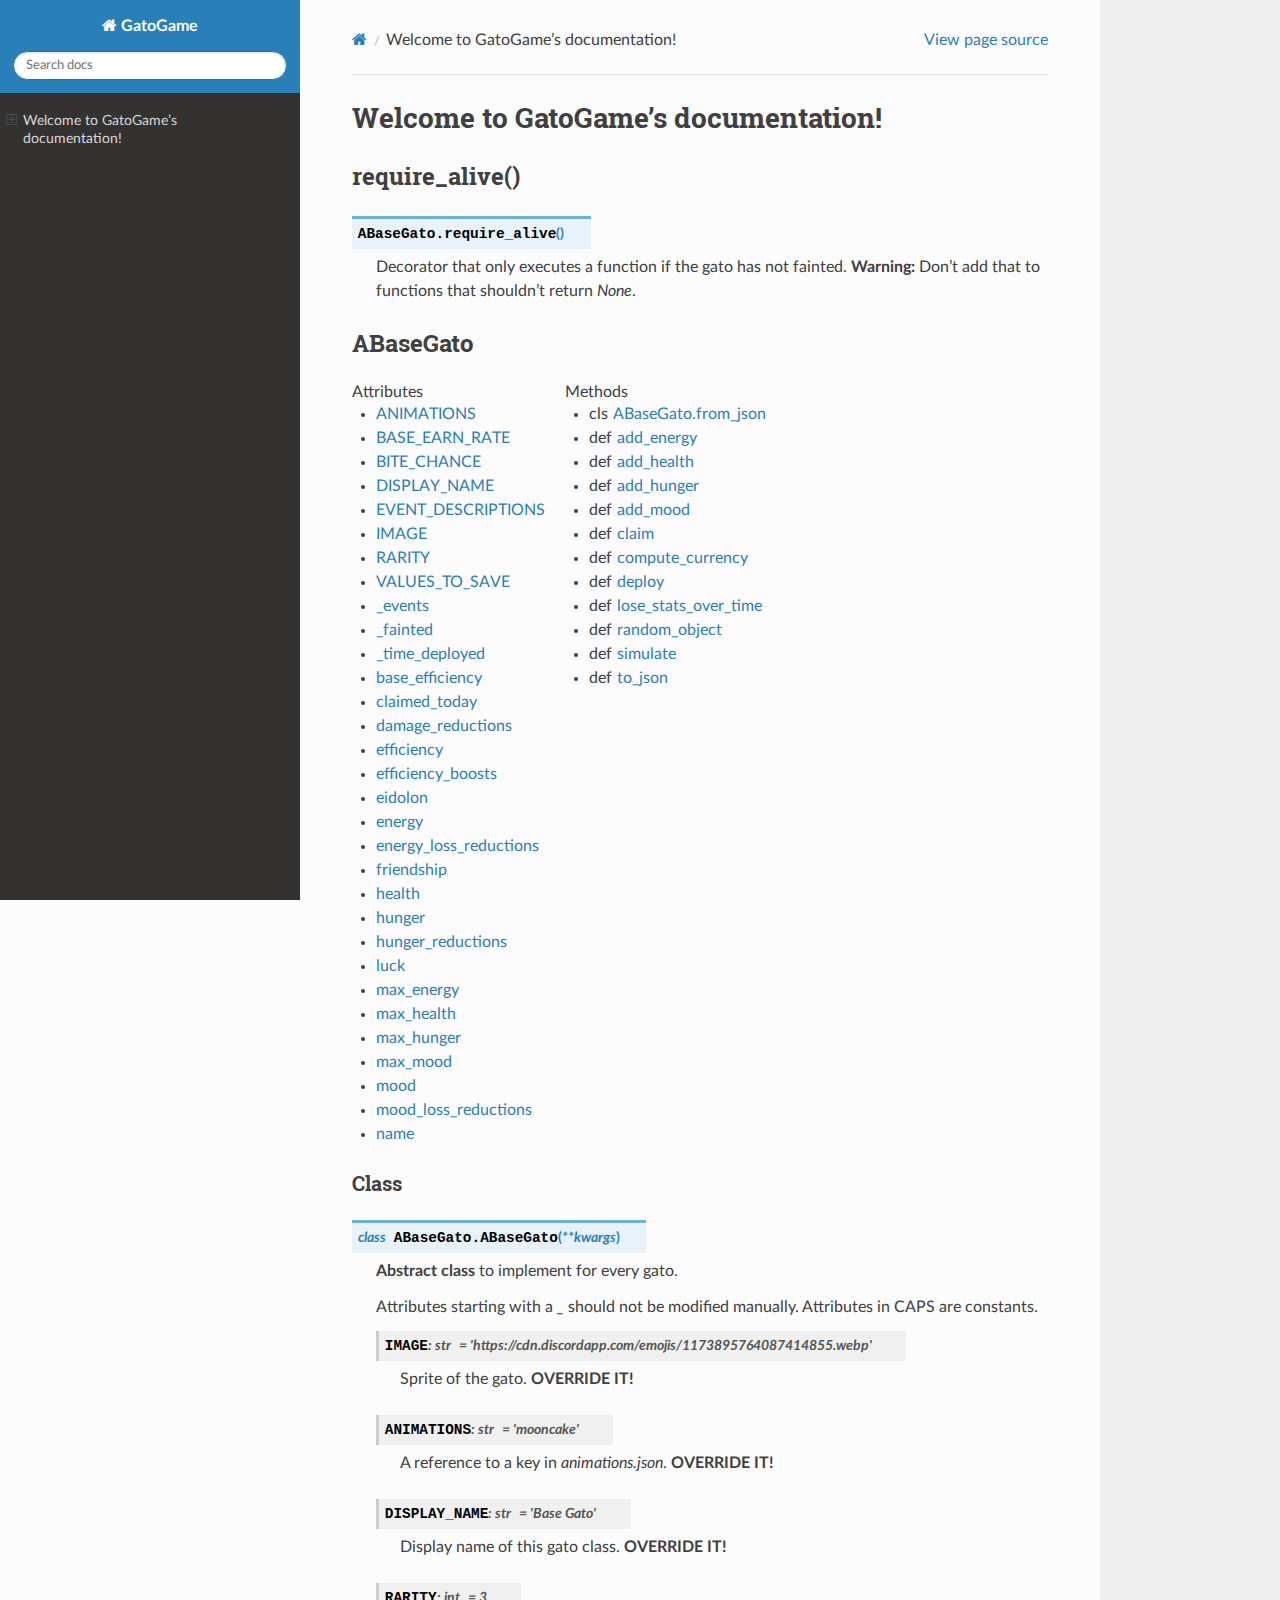
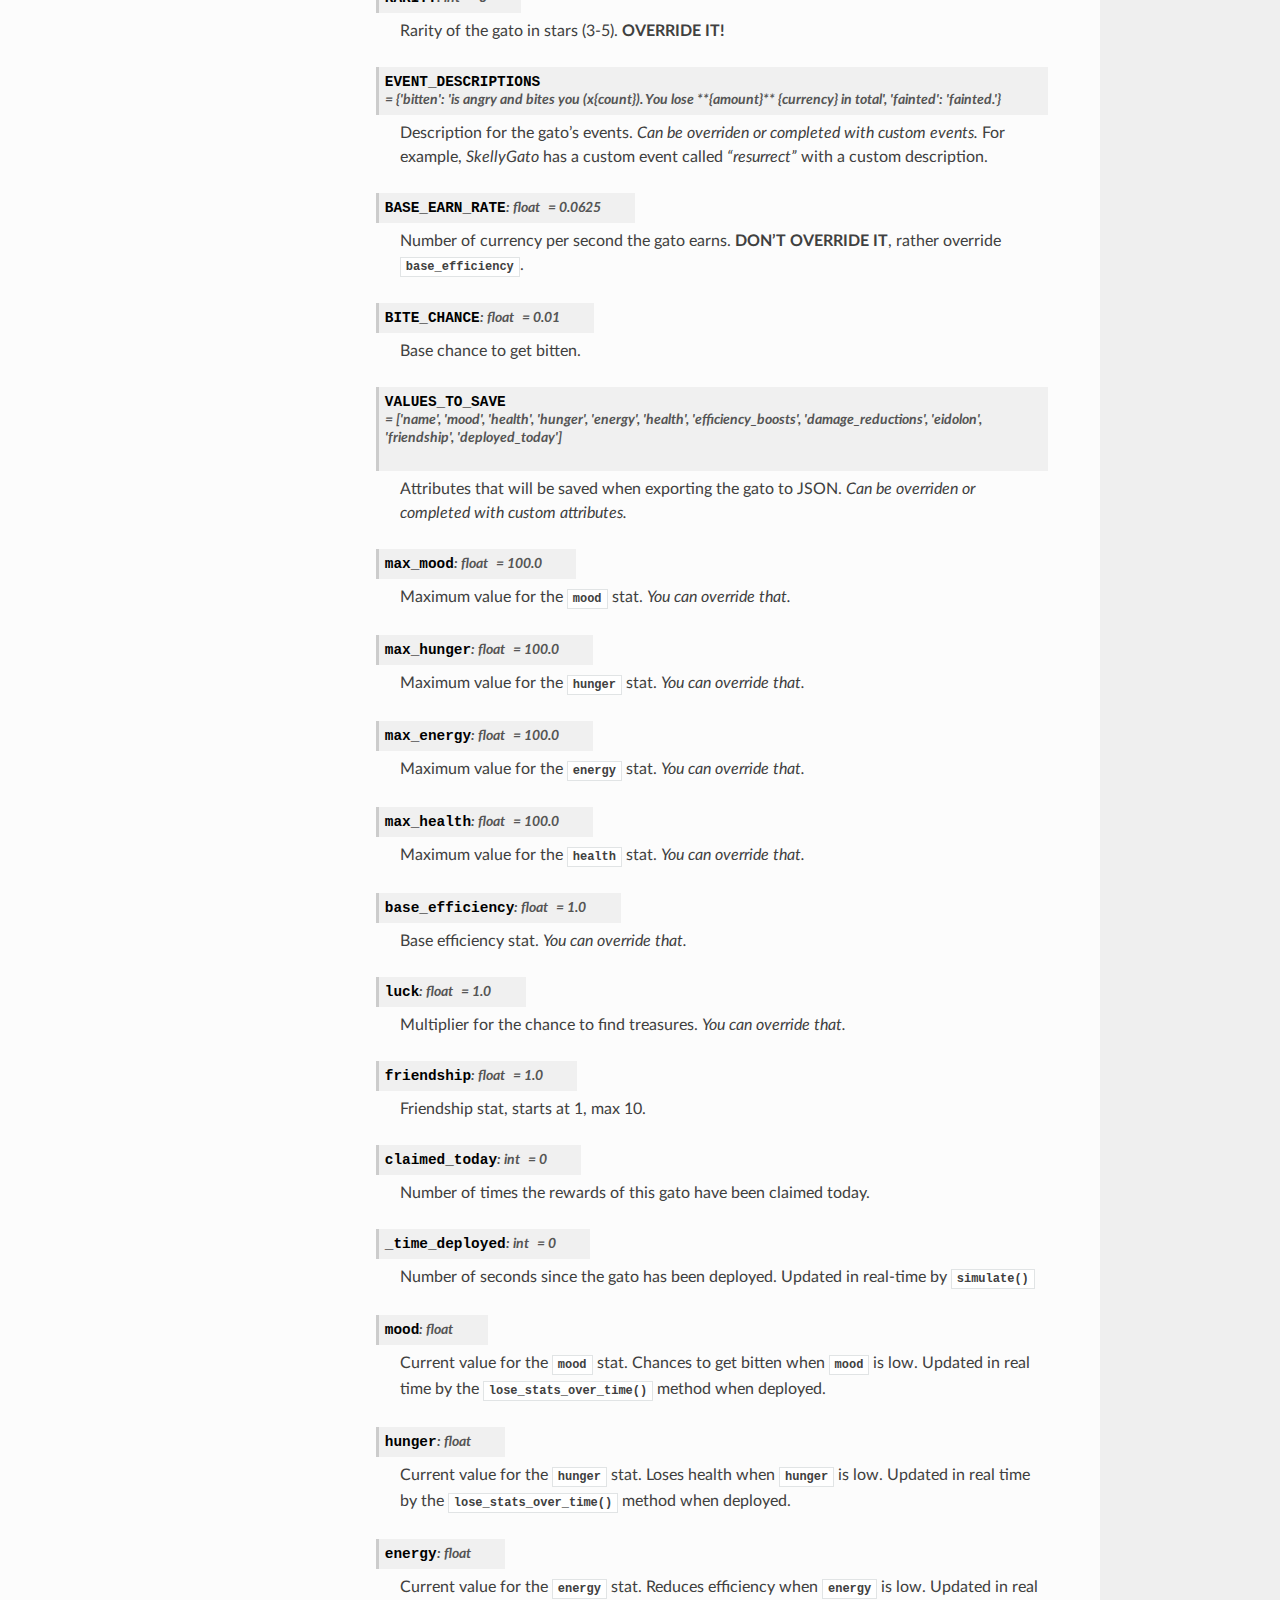
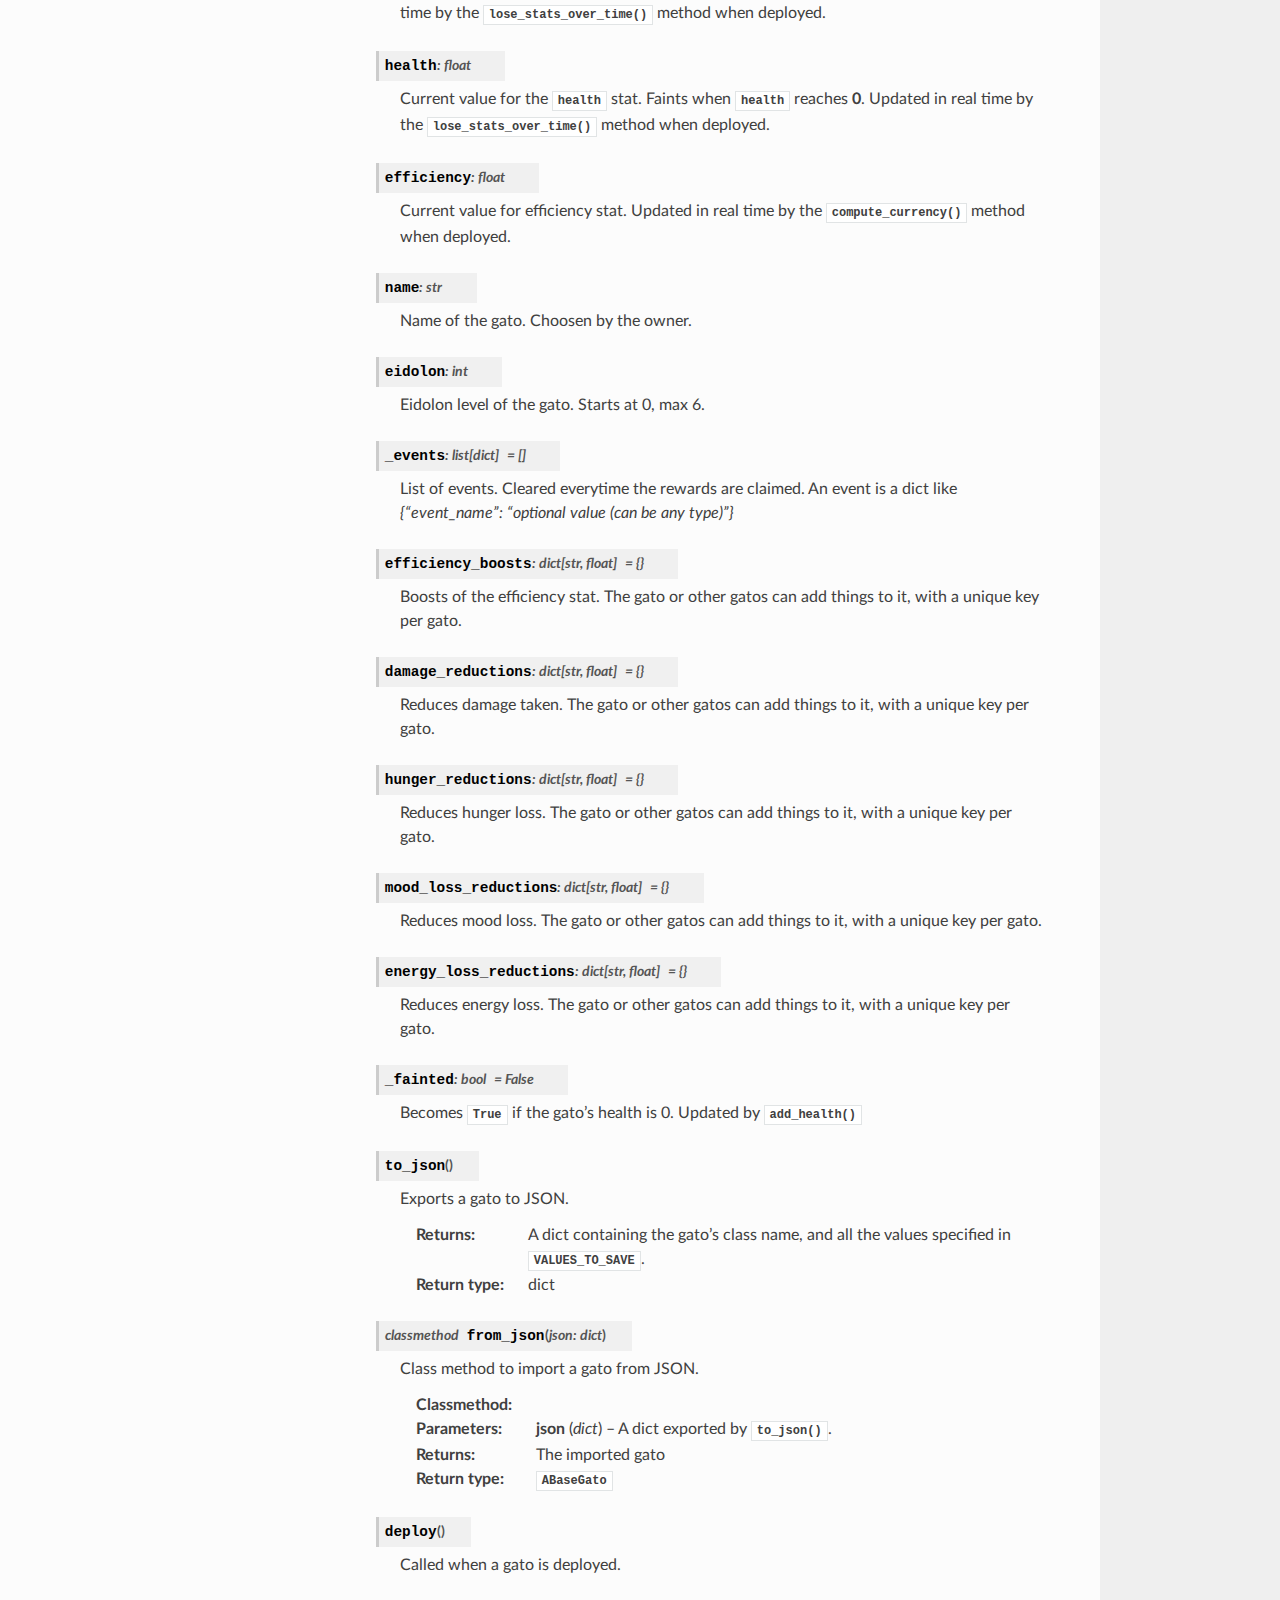
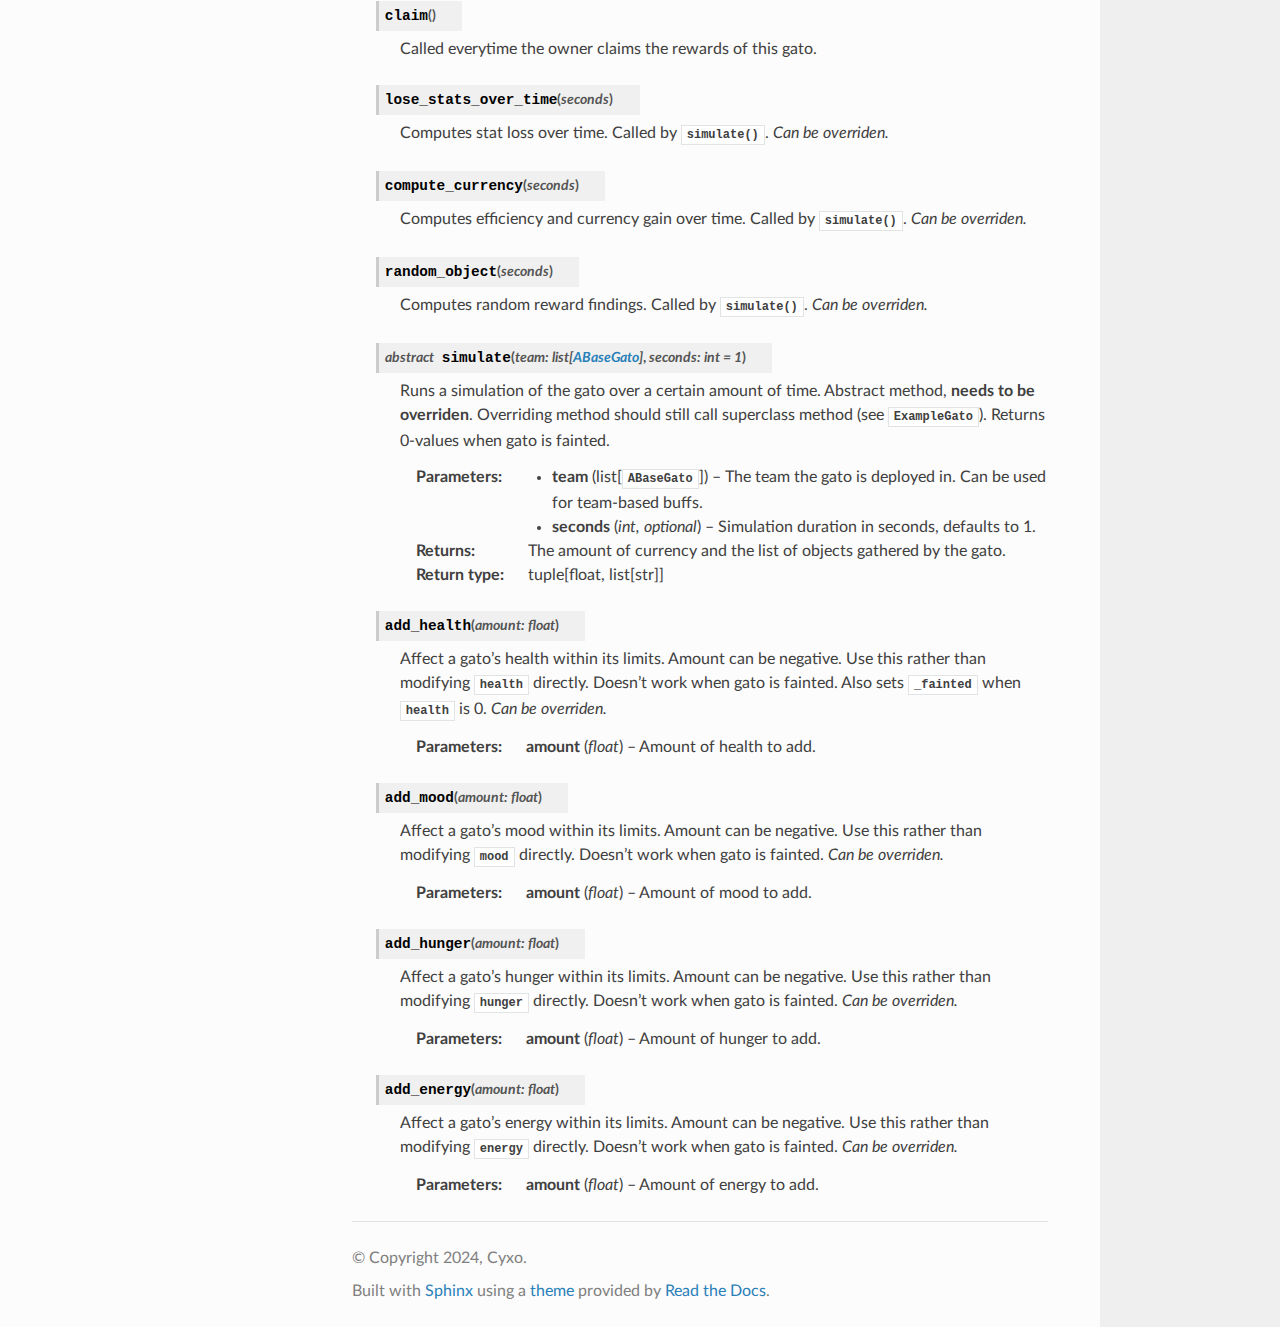
==== commit 6f0c2bb4: "Update docs" ====
--- a/docs/html/index.html
+++ b/docs/html/index.html
@@ -55,6 +55,7 @@
 <li><a class="reference internal" href="#ABaseGato.ABaseGato.IMAGE"><code class="docutils literal notranslate"><span class="pre">ABaseGato.IMAGE</span></code></a></li>
 <li><a class="reference internal" href="#ABaseGato.ABaseGato.ANIMATIONS"><code class="docutils literal notranslate"><span class="pre">ABaseGato.ANIMATIONS</span></code></a></li>
 <li><a class="reference internal" href="#ABaseGato.ABaseGato.DISPLAY_NAME"><code class="docutils literal notranslate"><span class="pre">ABaseGato.DISPLAY_NAME</span></code></a></li>
+<li><a class="reference internal" href="#ABaseGato.ABaseGato.RARITY"><code class="docutils literal notranslate"><span class="pre">ABaseGato.RARITY</span></code></a></li>
 <li><a class="reference internal" href="#ABaseGato.ABaseGato.EVENT_DESCRIPTIONS"><code class="docutils literal notranslate"><span class="pre">ABaseGato.EVENT_DESCRIPTIONS</span></code></a></li>
 <li><a class="reference internal" href="#ABaseGato.ABaseGato.BASE_EARN_RATE"><code class="docutils literal notranslate"><span class="pre">ABaseGato.BASE_EARN_RATE</span></code></a></li>
 <li><a class="reference internal" href="#ABaseGato.ABaseGato.BITE_CHANCE"><code class="docutils literal notranslate"><span class="pre">ABaseGato.BITE_CHANCE</span></code></a></li>
@@ -65,10 +66,8 @@
 <li><a class="reference internal" href="#ABaseGato.ABaseGato.max_health"><code class="docutils literal notranslate"><span class="pre">ABaseGato.max_health</span></code></a></li>
 <li><a class="reference internal" href="#ABaseGato.ABaseGato.base_efficiency"><code class="docutils literal notranslate"><span class="pre">ABaseGato.base_efficiency</span></code></a></li>
 <li><a class="reference internal" href="#ABaseGato.ABaseGato.luck"><code class="docutils literal notranslate"><span class="pre">ABaseGato.luck</span></code></a></li>
-<li><a class="reference internal" href="#ABaseGato.ABaseGato.efficiency_boost"><code class="docutils literal notranslate"><span class="pre">ABaseGato.efficiency_boost</span></code></a></li>
 <li><a class="reference internal" href="#ABaseGato.ABaseGato.friendship"><code class="docutils literal notranslate"><span class="pre">ABaseGato.friendship</span></code></a></li>
 <li><a class="reference internal" href="#ABaseGato.ABaseGato.claimed_today"><code class="docutils literal notranslate"><span class="pre">ABaseGato.claimed_today</span></code></a></li>
-<li><a class="reference internal" href="#ABaseGato.ABaseGato._events"><code class="docutils literal notranslate"><span class="pre">ABaseGato._events</span></code></a></li>
 <li><a class="reference internal" href="#ABaseGato.ABaseGato._time_deployed"><code class="docutils literal notranslate"><span class="pre">ABaseGato._time_deployed</span></code></a></li>
 <li><a class="reference internal" href="#ABaseGato.ABaseGato.mood"><code class="docutils literal notranslate"><span class="pre">ABaseGato.mood</span></code></a></li>
 <li><a class="reference internal" href="#ABaseGato.ABaseGato.hunger"><code class="docutils literal notranslate"><span class="pre">ABaseGato.hunger</span></code></a></li>
@@ -77,6 +76,12 @@
 <li><a class="reference internal" href="#ABaseGato.ABaseGato.efficiency"><code class="docutils literal notranslate"><span class="pre">ABaseGato.efficiency</span></code></a></li>
 <li><a class="reference internal" href="#ABaseGato.ABaseGato.name"><code class="docutils literal notranslate"><span class="pre">ABaseGato.name</span></code></a></li>
 <li><a class="reference internal" href="#ABaseGato.ABaseGato.eidolon"><code class="docutils literal notranslate"><span class="pre">ABaseGato.eidolon</span></code></a></li>
+<li><a class="reference internal" href="#ABaseGato.ABaseGato._events"><code class="docutils literal notranslate"><span class="pre">ABaseGato._events</span></code></a></li>
+<li><a class="reference internal" href="#ABaseGato.ABaseGato.efficiency_boosts"><code class="docutils literal notranslate"><span class="pre">ABaseGato.efficiency_boosts</span></code></a></li>
+<li><a class="reference internal" href="#ABaseGato.ABaseGato.damage_reductions"><code class="docutils literal notranslate"><span class="pre">ABaseGato.damage_reductions</span></code></a></li>
+<li><a class="reference internal" href="#ABaseGato.ABaseGato.hunger_reductions"><code class="docutils literal notranslate"><span class="pre">ABaseGato.hunger_reductions</span></code></a></li>
+<li><a class="reference internal" href="#ABaseGato.ABaseGato.mood_loss_reductions"><code class="docutils literal notranslate"><span class="pre">ABaseGato.mood_loss_reductions</span></code></a></li>
+<li><a class="reference internal" href="#ABaseGato.ABaseGato.energy_loss_reductions"><code class="docutils literal notranslate"><span class="pre">ABaseGato.energy_loss_reductions</span></code></a></li>
 <li><a class="reference internal" href="#ABaseGato.ABaseGato._fainted"><code class="docutils literal notranslate"><span class="pre">ABaseGato._fainted</span></code></a></li>
 <li><a class="reference internal" href="#ABaseGato.ABaseGato.to_json"><code class="docutils literal notranslate"><span class="pre">ABaseGato.to_json()</span></code></a></li>
 <li><a class="reference internal" href="#ABaseGato.ABaseGato.from_json"><code class="docutils literal notranslate"><span class="pre">ABaseGato.from_json()</span></code></a></li>
@@ -147,25 +152,30 @@
 <a class="reference internal" href="#ABaseGato.ABaseGato.DISPLAY_NAME">DISPLAY_NAME</a></li><li class="py-attribute-table-entry">
 <a class="reference internal" href="#ABaseGato.ABaseGato.EVENT_DESCRIPTIONS">EVENT_DESCRIPTIONS</a></li><li class="py-attribute-table-entry">
 <a class="reference internal" href="#ABaseGato.ABaseGato.IMAGE">IMAGE</a></li><li class="py-attribute-table-entry">
+<a class="reference internal" href="#ABaseGato.ABaseGato.RARITY">RARITY</a></li><li class="py-attribute-table-entry">
 <a class="reference internal" href="#ABaseGato.ABaseGato.VALUES_TO_SAVE">VALUES_TO_SAVE</a></li><li class="py-attribute-table-entry">
 <a class="reference internal" href="#ABaseGato.ABaseGato._events">_events</a></li><li class="py-attribute-table-entry">
 <a class="reference internal" href="#ABaseGato.ABaseGato._fainted">_fainted</a></li><li class="py-attribute-table-entry">
 <a class="reference internal" href="#ABaseGato.ABaseGato._time_deployed">_time_deployed</a></li><li class="py-attribute-table-entry">
 <a class="reference internal" href="#ABaseGato.ABaseGato.base_efficiency">base_efficiency</a></li><li class="py-attribute-table-entry">
 <a class="reference internal" href="#ABaseGato.ABaseGato.claimed_today">claimed_today</a></li><li class="py-attribute-table-entry">
+<a class="reference internal" href="#ABaseGato.ABaseGato.damage_reductions">damage_reductions</a></li><li class="py-attribute-table-entry">
 <a class="reference internal" href="#ABaseGato.ABaseGato.efficiency">efficiency</a></li><li class="py-attribute-table-entry">
-<a class="reference internal" href="#ABaseGato.ABaseGato.efficiency_boost">efficiency_boost</a></li><li class="py-attribute-table-entry">
+<a class="reference internal" href="#ABaseGato.ABaseGato.efficiency_boosts">efficiency_boosts</a></li><li class="py-attribute-table-entry">
 <a class="reference internal" href="#ABaseGato.ABaseGato.eidolon">eidolon</a></li><li class="py-attribute-table-entry">
 <a class="reference internal" href="#ABaseGato.ABaseGato.energy">energy</a></li><li class="py-attribute-table-entry">
+<a class="reference internal" href="#ABaseGato.ABaseGato.energy_loss_reductions">energy_loss_reductions</a></li><li class="py-attribute-table-entry">
 <a class="reference internal" href="#ABaseGato.ABaseGato.friendship">friendship</a></li><li class="py-attribute-table-entry">
 <a class="reference internal" href="#ABaseGato.ABaseGato.health">health</a></li><li class="py-attribute-table-entry">
 <a class="reference internal" href="#ABaseGato.ABaseGato.hunger">hunger</a></li><li class="py-attribute-table-entry">
+<a class="reference internal" href="#ABaseGato.ABaseGato.hunger_reductions">hunger_reductions</a></li><li class="py-attribute-table-entry">
 <a class="reference internal" href="#ABaseGato.ABaseGato.luck">luck</a></li><li class="py-attribute-table-entry">
 <a class="reference internal" href="#ABaseGato.ABaseGato.max_energy">max_energy</a></li><li class="py-attribute-table-entry">
 <a class="reference internal" href="#ABaseGato.ABaseGato.max_health">max_health</a></li><li class="py-attribute-table-entry">
 <a class="reference internal" href="#ABaseGato.ABaseGato.max_hunger">max_hunger</a></li><li class="py-attribute-table-entry">
 <a class="reference internal" href="#ABaseGato.ABaseGato.max_mood">max_mood</a></li><li class="py-attribute-table-entry">
 <a class="reference internal" href="#ABaseGato.ABaseGato.mood">mood</a></li><li class="py-attribute-table-entry">
+<a class="reference internal" href="#ABaseGato.ABaseGato.mood_loss_reductions">mood_loss_reductions</a></li><li class="py-attribute-table-entry">
 <a class="reference internal" href="#ABaseGato.ABaseGato.name">name</a></li></ul>
 </div><div class="py-attribute-table-column" style="margin-right: 20px;">
 <span>
@@ -222,6 +232,12 @@
 </dd></dl>
 
 <dl class="py attribute">
+<dt class="sig sig-object py" id="ABaseGato.ABaseGato.RARITY">
+<span class="sig-name descname"><span class="pre">RARITY</span></span><em class="property"><span class="p"><span class="pre">:</span></span><span class="w"> </span><span class="pre">int</span></em><em class="property"><span class="w"> </span><span class="p"><span class="pre">=</span></span><span class="w"> </span><span class="pre">3</span></em><a class="headerlink" href="#ABaseGato.ABaseGato.RARITY" title="Link to this definition"></a></dt>
+<dd><p>Rarity of the gato in stars (3-5). <strong>OVERRIDE IT!</strong></p>
+</dd></dl>
+
+<dl class="py attribute">
 <dt class="sig sig-object py" id="ABaseGato.ABaseGato.EVENT_DESCRIPTIONS">
 <span class="sig-name descname"><span class="pre">EVENT_DESCRIPTIONS</span></span><em class="property"><span class="w"> </span><span class="p"><span class="pre">=</span></span><span class="w"> </span><span class="pre">{'bitten':</span> <span class="pre">'is</span> <span class="pre">angry</span> <span class="pre">and</span> <span class="pre">bites</span> <span class="pre">you</span> <span class="pre">(x{count}).</span> <span class="pre">You</span> <span class="pre">lose</span> <span class="pre">**{amount}**</span> <span class="pre">{currency}</span> <span class="pre">in</span> <span class="pre">total',</span> <span class="pre">'fainted':</span> <span class="pre">'fainted.'}</span></em><a class="headerlink" href="#ABaseGato.ABaseGato.EVENT_DESCRIPTIONS" title="Link to this definition"></a></dt>
 <dd><p>Description for the gato’s events. <em>Can be overriden or completed with custom events.</em>
@@ -230,7 +246,7 @@
 
 <dl class="py attribute">
 <dt class="sig sig-object py" id="ABaseGato.ABaseGato.BASE_EARN_RATE">
-<span class="sig-name descname"><span class="pre">BASE_EARN_RATE</span></span><em class="property"><span class="p"><span class="pre">:</span></span><span class="w"> </span><span class="pre">float</span></em><em class="property"><span class="w"> </span><span class="p"><span class="pre">=</span></span><span class="w"> </span><span class="pre">0.25</span></em><a class="headerlink" href="#ABaseGato.ABaseGato.BASE_EARN_RATE" title="Link to this definition"></a></dt>
+<span class="sig-name descname"><span class="pre">BASE_EARN_RATE</span></span><em class="property"><span class="p"><span class="pre">:</span></span><span class="w"> </span><span class="pre">float</span></em><em class="property"><span class="w"> </span><span class="p"><span class="pre">=</span></span><span class="w"> </span><span class="pre">0.0625</span></em><a class="headerlink" href="#ABaseGato.ABaseGato.BASE_EARN_RATE" title="Link to this definition"></a></dt>
 <dd><p>Number of currency per second the gato earns. <strong>DON’T OVERRIDE IT</strong>, rather override <a class="reference internal" href="#ABaseGato.ABaseGato.base_efficiency" title="ABaseGato.ABaseGato.base_efficiency"><code class="xref py py-attr docutils literal notranslate"><span class="pre">base_efficiency</span></code></a>.</p>
 </dd></dl>
 
@@ -242,7 +258,7 @@
 
 <dl class="py attribute">
 <dt class="sig sig-object py" id="ABaseGato.ABaseGato.VALUES_TO_SAVE">
-<span class="sig-name descname"><span class="pre">VALUES_TO_SAVE</span></span><em class="property"><span class="w"> </span><span class="p"><span class="pre">=</span></span><span class="w"> </span><span class="pre">['name',</span> <span class="pre">'mood',</span> <span class="pre">'health',</span> <span class="pre">'hunger',</span> <span class="pre">'energy',</span> <span class="pre">'health',</span> <span class="pre">'efficiency_boost',</span> <span class="pre">'eidolon',</span> <span class="pre">'friendship',</span> <span class="pre">'deployed_today']</span></em><a class="headerlink" href="#ABaseGato.ABaseGato.VALUES_TO_SAVE" title="Link to this definition"></a></dt>
+<span class="sig-name descname"><span class="pre">VALUES_TO_SAVE</span></span><em class="property"><span class="w"> </span><span class="p"><span class="pre">=</span></span><span class="w"> </span><span class="pre">['name',</span> <span class="pre">'mood',</span> <span class="pre">'health',</span> <span class="pre">'hunger',</span> <span class="pre">'energy',</span> <span class="pre">'health',</span> <span class="pre">'efficiency_boosts',</span> <span class="pre">'damage_reductions',</span> <span class="pre">'eidolon',</span> <span class="pre">'friendship',</span> <span class="pre">'deployed_today']</span></em><a class="headerlink" href="#ABaseGato.ABaseGato.VALUES_TO_SAVE" title="Link to this definition"></a></dt>
 <dd><p>Attributes that will be saved when exporting the gato to JSON. <em>Can be overriden or completed with custom attributes.</em></p>
 </dd></dl>
 
@@ -283,12 +299,6 @@
 </dd></dl>
 
 <dl class="py attribute">
-<dt class="sig sig-object py" id="ABaseGato.ABaseGato.efficiency_boost">
-<span class="sig-name descname"><span class="pre">efficiency_boost</span></span><em class="property"><span class="p"><span class="pre">:</span></span><span class="w"> </span><span class="pre">float</span></em><em class="property"><span class="w"> </span><span class="p"><span class="pre">=</span></span><span class="w"> </span><span class="pre">0.0</span></em><a class="headerlink" href="#ABaseGato.ABaseGato.efficiency_boost" title="Link to this definition"></a></dt>
-<dd><p>Boost of the efficiency stat. Can be affected by the gato or other gatos.</p>
-</dd></dl>
-
-<dl class="py attribute">
 <dt class="sig sig-object py" id="ABaseGato.ABaseGato.friendship">
 <span class="sig-name descname"><span class="pre">friendship</span></span><em class="property"><span class="p"><span class="pre">:</span></span><span class="w"> </span><span class="pre">float</span></em><em class="property"><span class="w"> </span><span class="p"><span class="pre">=</span></span><span class="w"> </span><span class="pre">1.0</span></em><a class="headerlink" href="#ABaseGato.ABaseGato.friendship" title="Link to this definition"></a></dt>
 <dd><p>Friendship stat, starts at 1, max 10.</p>
@@ -301,57 +311,87 @@
 </dd></dl>
 
 <dl class="py attribute">
+<dt class="sig sig-object py" id="ABaseGato.ABaseGato._time_deployed">
+<span class="sig-name descname"><span class="pre">_time_deployed</span></span><em class="property"><span class="p"><span class="pre">:</span></span><span class="w"> </span><span class="pre">int</span></em><em class="property"><span class="w"> </span><span class="p"><span class="pre">=</span></span><span class="w"> </span><span class="pre">0</span></em><a class="headerlink" href="#ABaseGato.ABaseGato._time_deployed" title="Link to this definition"></a></dt>
+<dd><p>Number of seconds since the gato has been deployed. Updated in real-time by <a class="reference internal" href="#ABaseGato.ABaseGato.simulate" title="ABaseGato.ABaseGato.simulate"><code class="xref py py-meth docutils literal notranslate"><span class="pre">simulate()</span></code></a></p>
+</dd></dl>
+
+<dl class="py attribute">
+<dt class="sig sig-object py" id="ABaseGato.ABaseGato.mood">
+<span class="sig-name descname"><span class="pre">mood</span></span><em class="property"><span class="p"><span class="pre">:</span></span><span class="w"> </span><span class="pre">float</span></em><a class="headerlink" href="#ABaseGato.ABaseGato.mood" title="Link to this definition"></a></dt>
+<dd><p>Current value for the <a class="reference internal" href="#ABaseGato.ABaseGato.mood" title="ABaseGato.ABaseGato.mood"><code class="xref py py-attr docutils literal notranslate"><span class="pre">mood</span></code></a> stat. Chances to get bitten when <a class="reference internal" href="#ABaseGato.ABaseGato.mood" title="ABaseGato.ABaseGato.mood"><code class="xref py py-attr docutils literal notranslate"><span class="pre">mood</span></code></a> is low. Updated in real time by the <a class="reference internal" href="#ABaseGato.ABaseGato.lose_stats_over_time" title="ABaseGato.ABaseGato.lose_stats_over_time"><code class="xref py py-meth docutils literal notranslate"><span class="pre">lose_stats_over_time()</span></code></a> method when deployed.</p>
+</dd></dl>
+
+<dl class="py attribute">
+<dt class="sig sig-object py" id="ABaseGato.ABaseGato.hunger">
+<span class="sig-name descname"><span class="pre">hunger</span></span><em class="property"><span class="p"><span class="pre">:</span></span><span class="w"> </span><span class="pre">float</span></em><a class="headerlink" href="#ABaseGato.ABaseGato.hunger" title="Link to this definition"></a></dt>
+<dd><p>Current value for the <a class="reference internal" href="#ABaseGato.ABaseGato.hunger" title="ABaseGato.ABaseGato.hunger"><code class="xref py py-attr docutils literal notranslate"><span class="pre">hunger</span></code></a> stat. Loses health when <a class="reference internal" href="#ABaseGato.ABaseGato.hunger" title="ABaseGato.ABaseGato.hunger"><code class="xref py py-attr docutils literal notranslate"><span class="pre">hunger</span></code></a> is low. Updated in real time by the <a class="reference internal" href="#ABaseGato.ABaseGato.lose_stats_over_time" title="ABaseGato.ABaseGato.lose_stats_over_time"><code class="xref py py-meth docutils literal notranslate"><span class="pre">lose_stats_over_time()</span></code></a> method when deployed.</p>
+</dd></dl>
+
+<dl class="py attribute">
+<dt class="sig sig-object py" id="ABaseGato.ABaseGato.energy">
+<span class="sig-name descname"><span class="pre">energy</span></span><em class="property"><span class="p"><span class="pre">:</span></span><span class="w"> </span><span class="pre">float</span></em><a class="headerlink" href="#ABaseGato.ABaseGato.energy" title="Link to this definition"></a></dt>
+<dd><p>Current value for the <a class="reference internal" href="#ABaseGato.ABaseGato.energy" title="ABaseGato.ABaseGato.energy"><code class="xref py py-attr docutils literal notranslate"><span class="pre">energy</span></code></a> stat. Reduces efficiency when <a class="reference internal" href="#ABaseGato.ABaseGato.energy" title="ABaseGato.ABaseGato.energy"><code class="xref py py-attr docutils literal notranslate"><span class="pre">energy</span></code></a> is low. Updated in real time by the <a class="reference internal" href="#ABaseGato.ABaseGato.lose_stats_over_time" title="ABaseGato.ABaseGato.lose_stats_over_time"><code class="xref py py-meth docutils literal notranslate"><span class="pre">lose_stats_over_time()</span></code></a> method when deployed.</p>
+</dd></dl>
+
+<dl class="py attribute">
+<dt class="sig sig-object py" id="ABaseGato.ABaseGato.health">
+<span class="sig-name descname"><span class="pre">health</span></span><em class="property"><span class="p"><span class="pre">:</span></span><span class="w"> </span><span class="pre">float</span></em><a class="headerlink" href="#ABaseGato.ABaseGato.health" title="Link to this definition"></a></dt>
+<dd><p>Current value for the <a class="reference internal" href="#ABaseGato.ABaseGato.health" title="ABaseGato.ABaseGato.health"><code class="xref py py-attr docutils literal notranslate"><span class="pre">health</span></code></a> stat. Faints when <a class="reference internal" href="#ABaseGato.ABaseGato.health" title="ABaseGato.ABaseGato.health"><code class="xref py py-attr docutils literal notranslate"><span class="pre">health</span></code></a> reaches <strong>0</strong>. Updated in real time by the <a class="reference internal" href="#ABaseGato.ABaseGato.lose_stats_over_time" title="ABaseGato.ABaseGato.lose_stats_over_time"><code class="xref py py-meth docutils literal notranslate"><span class="pre">lose_stats_over_time()</span></code></a> method when deployed.</p>
+</dd></dl>
+
+<dl class="py attribute">
+<dt class="sig sig-object py" id="ABaseGato.ABaseGato.efficiency">
+<span class="sig-name descname"><span class="pre">efficiency</span></span><em class="property"><span class="p"><span class="pre">:</span></span><span class="w"> </span><span class="pre">float</span></em><a class="headerlink" href="#ABaseGato.ABaseGato.efficiency" title="Link to this definition"></a></dt>
+<dd><p>Current value for efficiency stat. Updated in real time by the <a class="reference internal" href="#ABaseGato.ABaseGato.compute_currency" title="ABaseGato.ABaseGato.compute_currency"><code class="xref py py-meth docutils literal notranslate"><span class="pre">compute_currency()</span></code></a> method when deployed.</p>
+</dd></dl>
+
+<dl class="py attribute">
+<dt class="sig sig-object py" id="ABaseGato.ABaseGato.name">
+<span class="sig-name descname"><span class="pre">name</span></span><em class="property"><span class="p"><span class="pre">:</span></span><span class="w"> </span><span class="pre">str</span></em><a class="headerlink" href="#ABaseGato.ABaseGato.name" title="Link to this definition"></a></dt>
+<dd><p>Name of the gato. Choosen by the owner.</p>
+</dd></dl>
+
+<dl class="py attribute">
+<dt class="sig sig-object py" id="ABaseGato.ABaseGato.eidolon">
+<span class="sig-name descname"><span class="pre">eidolon</span></span><em class="property"><span class="p"><span class="pre">:</span></span><span class="w"> </span><span class="pre">int</span></em><a class="headerlink" href="#ABaseGato.ABaseGato.eidolon" title="Link to this definition"></a></dt>
+<dd><p>Eidolon level of the gato. Starts at 0, max 6.</p>
+</dd></dl>
+
+<dl class="py attribute">
 <dt class="sig sig-object py" id="ABaseGato.ABaseGato._events">
 <span class="sig-name descname"><span class="pre">_events</span></span><em class="property"><span class="p"><span class="pre">:</span></span><span class="w"> </span><span class="pre">list</span><span class="p"><span class="pre">[</span></span><span class="pre">dict</span><span class="p"><span class="pre">]</span></span></em><em class="property"><span class="w"> </span><span class="p"><span class="pre">=</span></span><span class="w"> </span><span class="pre">[]</span></em><a class="headerlink" href="#ABaseGato.ABaseGato._events" title="Link to this definition"></a></dt>
 <dd><p>List of events. Cleared everytime the rewards are claimed. An event is a dict like <cite>{“event_name”: “optional value (can be any type)”}</cite></p>
 </dd></dl>
 
 <dl class="py attribute">
-<dt class="sig sig-object py" id="ABaseGato.ABaseGato._time_deployed">
-<span class="sig-name descname"><span class="pre">_time_deployed</span></span><em class="property"><span class="p"><span class="pre">:</span></span><span class="w"> </span><span class="pre">int</span></em><em class="property"><span class="w"> </span><span class="p"><span class="pre">=</span></span><span class="w"> </span><span class="pre">0</span></em><a class="headerlink" href="#ABaseGato.ABaseGato._time_deployed" title="Link to this definition"></a></dt>
-<dd><p>Number of seconds since the gato has been deployed. Updated in real-time by <a class="reference internal" href="#ABaseGato.ABaseGato.simulate" title="ABaseGato.ABaseGato.simulate"><code class="xref py py-meth docutils literal notranslate"><span class="pre">simulate()</span></code></a></p>
-</dd></dl>
-
-<dl class="py attribute">
-<dt class="sig sig-object py" id="ABaseGato.ABaseGato.mood">
-<span class="sig-name descname"><span class="pre">mood</span></span><em class="property"><span class="p"><span class="pre">:</span></span><span class="w"> </span><span class="pre">float</span></em><a class="headerlink" href="#ABaseGato.ABaseGato.mood" title="Link to this definition"></a></dt>
-<dd><p>Current value for the <a class="reference internal" href="#ABaseGato.ABaseGato.mood" title="ABaseGato.ABaseGato.mood"><code class="xref py py-attr docutils literal notranslate"><span class="pre">mood</span></code></a> stat. Chances to get bitten when <a class="reference internal" href="#ABaseGato.ABaseGato.mood" title="ABaseGato.ABaseGato.mood"><code class="xref py py-attr docutils literal notranslate"><span class="pre">mood</span></code></a> is low. Updated in real time by the <a class="reference internal" href="#ABaseGato.ABaseGato.lose_stats_over_time" title="ABaseGato.ABaseGato.lose_stats_over_time"><code class="xref py py-meth docutils literal notranslate"><span class="pre">lose_stats_over_time()</span></code></a> method when deployed.</p>
-</dd></dl>
-
-<dl class="py attribute">
-<dt class="sig sig-object py" id="ABaseGato.ABaseGato.hunger">
-<span class="sig-name descname"><span class="pre">hunger</span></span><em class="property"><span class="p"><span class="pre">:</span></span><span class="w"> </span><span class="pre">float</span></em><a class="headerlink" href="#ABaseGato.ABaseGato.hunger" title="Link to this definition"></a></dt>
-<dd><p>Current value for the <a class="reference internal" href="#ABaseGato.ABaseGato.hunger" title="ABaseGato.ABaseGato.hunger"><code class="xref py py-attr docutils literal notranslate"><span class="pre">hunger</span></code></a> stat. Loses health when <a class="reference internal" href="#ABaseGato.ABaseGato.hunger" title="ABaseGato.ABaseGato.hunger"><code class="xref py py-attr docutils literal notranslate"><span class="pre">hunger</span></code></a> is low. Updated in real time by the <a class="reference internal" href="#ABaseGato.ABaseGato.lose_stats_over_time" title="ABaseGato.ABaseGato.lose_stats_over_time"><code class="xref py py-meth docutils literal notranslate"><span class="pre">lose_stats_over_time()</span></code></a> method when deployed.</p>
-</dd></dl>
-
-<dl class="py attribute">
-<dt class="sig sig-object py" id="ABaseGato.ABaseGato.energy">
-<span class="sig-name descname"><span class="pre">energy</span></span><em class="property"><span class="p"><span class="pre">:</span></span><span class="w"> </span><span class="pre">float</span></em><a class="headerlink" href="#ABaseGato.ABaseGato.energy" title="Link to this definition"></a></dt>
-<dd><p>Current value for the <a class="reference internal" href="#ABaseGato.ABaseGato.energy" title="ABaseGato.ABaseGato.energy"><code class="xref py py-attr docutils literal notranslate"><span class="pre">energy</span></code></a> stat. Reduces efficiency when <a class="reference internal" href="#ABaseGato.ABaseGato.energy" title="ABaseGato.ABaseGato.energy"><code class="xref py py-attr docutils literal notranslate"><span class="pre">energy</span></code></a> is low. Updated in real time by the <a class="reference internal" href="#ABaseGato.ABaseGato.lose_stats_over_time" title="ABaseGato.ABaseGato.lose_stats_over_time"><code class="xref py py-meth docutils literal notranslate"><span class="pre">lose_stats_over_time()</span></code></a> method when deployed.</p>
-</dd></dl>
-
-<dl class="py attribute">
-<dt class="sig sig-object py" id="ABaseGato.ABaseGato.health">
-<span class="sig-name descname"><span class="pre">health</span></span><em class="property"><span class="p"><span class="pre">:</span></span><span class="w"> </span><span class="pre">float</span></em><a class="headerlink" href="#ABaseGato.ABaseGato.health" title="Link to this definition"></a></dt>
-<dd><p>Current value for the <a class="reference internal" href="#ABaseGato.ABaseGato.health" title="ABaseGato.ABaseGato.health"><code class="xref py py-attr docutils literal notranslate"><span class="pre">health</span></code></a> stat. Faints when <a class="reference internal" href="#ABaseGato.ABaseGato.health" title="ABaseGato.ABaseGato.health"><code class="xref py py-attr docutils literal notranslate"><span class="pre">health</span></code></a> reaches <strong>0</strong>. Updated in real time by the <a class="reference internal" href="#ABaseGato.ABaseGato.lose_stats_over_time" title="ABaseGato.ABaseGato.lose_stats_over_time"><code class="xref py py-meth docutils literal notranslate"><span class="pre">lose_stats_over_time()</span></code></a> method when deployed.</p>
-</dd></dl>
-
-<dl class="py attribute">
-<dt class="sig sig-object py" id="ABaseGato.ABaseGato.efficiency">
-<span class="sig-name descname"><span class="pre">efficiency</span></span><em class="property"><span class="p"><span class="pre">:</span></span><span class="w"> </span><span class="pre">float</span></em><a class="headerlink" href="#ABaseGato.ABaseGato.efficiency" title="Link to this definition"></a></dt>
-<dd><p>Current value for efficiency stat. Updated in real time by the <a class="reference internal" href="#ABaseGato.ABaseGato.compute_currency" title="ABaseGato.ABaseGato.compute_currency"><code class="xref py py-meth docutils literal notranslate"><span class="pre">compute_currency()</span></code></a> method when deployed.</p>
-</dd></dl>
-
-<dl class="py attribute">
-<dt class="sig sig-object py" id="ABaseGato.ABaseGato.name">
-<span class="sig-name descname"><span class="pre">name</span></span><em class="property"><span class="p"><span class="pre">:</span></span><span class="w"> </span><span class="pre">str</span></em><a class="headerlink" href="#ABaseGato.ABaseGato.name" title="Link to this definition"></a></dt>
-<dd><p>Name of the gato. Choosen by the owner.</p>
-</dd></dl>
-
-<dl class="py attribute">
-<dt class="sig sig-object py" id="ABaseGato.ABaseGato.eidolon">
-<span class="sig-name descname"><span class="pre">eidolon</span></span><em class="property"><span class="p"><span class="pre">:</span></span><span class="w"> </span><span class="pre">int</span></em><a class="headerlink" href="#ABaseGato.ABaseGato.eidolon" title="Link to this definition"></a></dt>
-<dd><p>Eidolon level of the gato. Starts at 0, max 6.</p>
+<dt class="sig sig-object py" id="ABaseGato.ABaseGato.efficiency_boosts">
+<span class="sig-name descname"><span class="pre">efficiency_boosts</span></span><em class="property"><span class="p"><span class="pre">:</span></span><span class="w"> </span><span class="pre">dict</span><span class="p"><span class="pre">[</span></span><span class="pre">str</span><span class="p"><span class="pre">,</span></span><span class="w"> </span><span class="pre">float</span><span class="p"><span class="pre">]</span></span></em><em class="property"><span class="w"> </span><span class="p"><span class="pre">=</span></span><span class="w"> </span><span class="pre">{}</span></em><a class="headerlink" href="#ABaseGato.ABaseGato.efficiency_boosts" title="Link to this definition"></a></dt>
+<dd><p>Boosts of the efficiency stat. The gato or other gatos can add things to it, with a unique key per gato.</p>
+</dd></dl>
+
+<dl class="py attribute">
+<dt class="sig sig-object py" id="ABaseGato.ABaseGato.damage_reductions">
+<span class="sig-name descname"><span class="pre">damage_reductions</span></span><em class="property"><span class="p"><span class="pre">:</span></span><span class="w"> </span><span class="pre">dict</span><span class="p"><span class="pre">[</span></span><span class="pre">str</span><span class="p"><span class="pre">,</span></span><span class="w"> </span><span class="pre">float</span><span class="p"><span class="pre">]</span></span></em><em class="property"><span class="w"> </span><span class="p"><span class="pre">=</span></span><span class="w"> </span><span class="pre">{}</span></em><a class="headerlink" href="#ABaseGato.ABaseGato.damage_reductions" title="Link to this definition"></a></dt>
+<dd><p>Reduces damage taken. The gato or other gatos can add things to it, with a unique key per gato.</p>
+</dd></dl>
+
+<dl class="py attribute">
+<dt class="sig sig-object py" id="ABaseGato.ABaseGato.hunger_reductions">
+<span class="sig-name descname"><span class="pre">hunger_reductions</span></span><em class="property"><span class="p"><span class="pre">:</span></span><span class="w"> </span><span class="pre">dict</span><span class="p"><span class="pre">[</span></span><span class="pre">str</span><span class="p"><span class="pre">,</span></span><span class="w"> </span><span class="pre">float</span><span class="p"><span class="pre">]</span></span></em><em class="property"><span class="w"> </span><span class="p"><span class="pre">=</span></span><span class="w"> </span><span class="pre">{}</span></em><a class="headerlink" href="#ABaseGato.ABaseGato.hunger_reductions" title="Link to this definition"></a></dt>
+<dd><p>Reduces hunger loss. The gato or other gatos can add things to it, with a unique key per gato.</p>
+</dd></dl>
+
+<dl class="py attribute">
+<dt class="sig sig-object py" id="ABaseGato.ABaseGato.mood_loss_reductions">
+<span class="sig-name descname"><span class="pre">mood_loss_reductions</span></span><em class="property"><span class="p"><span class="pre">:</span></span><span class="w"> </span><span class="pre">dict</span><span class="p"><span class="pre">[</span></span><span class="pre">str</span><span class="p"><span class="pre">,</span></span><span class="w"> </span><span class="pre">float</span><span class="p"><span class="pre">]</span></span></em><em class="property"><span class="w"> </span><span class="p"><span class="pre">=</span></span><span class="w"> </span><span class="pre">{}</span></em><a class="headerlink" href="#ABaseGato.ABaseGato.mood_loss_reductions" title="Link to this definition"></a></dt>
+<dd><p>Reduces mood loss. The gato or other gatos can add things to it, with a unique key per gato.</p>
+</dd></dl>
+
+<dl class="py attribute">
+<dt class="sig sig-object py" id="ABaseGato.ABaseGato.energy_loss_reductions">
+<span class="sig-name descname"><span class="pre">energy_loss_reductions</span></span><em class="property"><span class="p"><span class="pre">:</span></span><span class="w"> </span><span class="pre">dict</span><span class="p"><span class="pre">[</span></span><span class="pre">str</span><span class="p"><span class="pre">,</span></span><span class="w"> </span><span class="pre">float</span><span class="p"><span class="pre">]</span></span></em><em class="property"><span class="w"> </span><span class="p"><span class="pre">=</span></span><span class="w"> </span><span class="pre">{}</span></em><a class="headerlink" href="#ABaseGato.ABaseGato.energy_loss_reductions" title="Link to this definition"></a></dt>
+<dd><p>Reduces energy loss. The gato or other gatos can add things to it, with a unique key per gato.</p>
 </dd></dl>
 
 <dl class="py attribute">
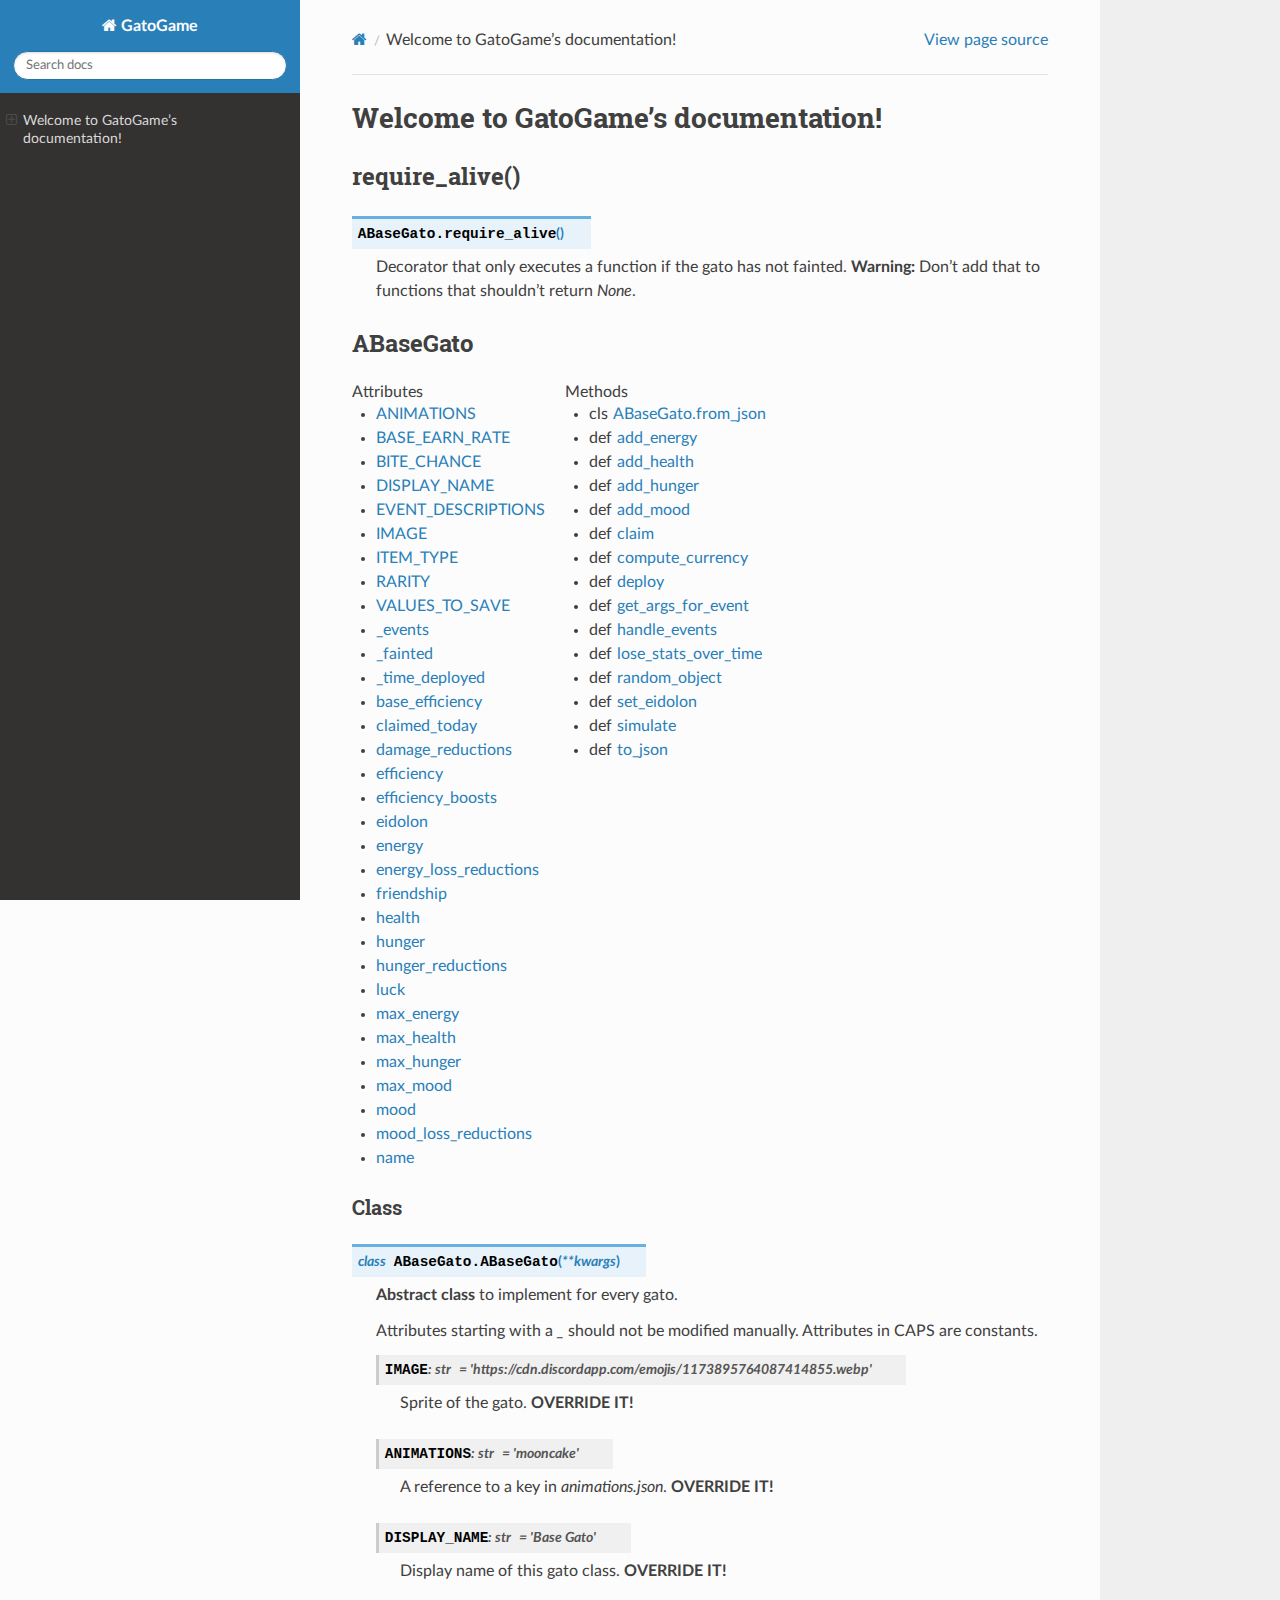
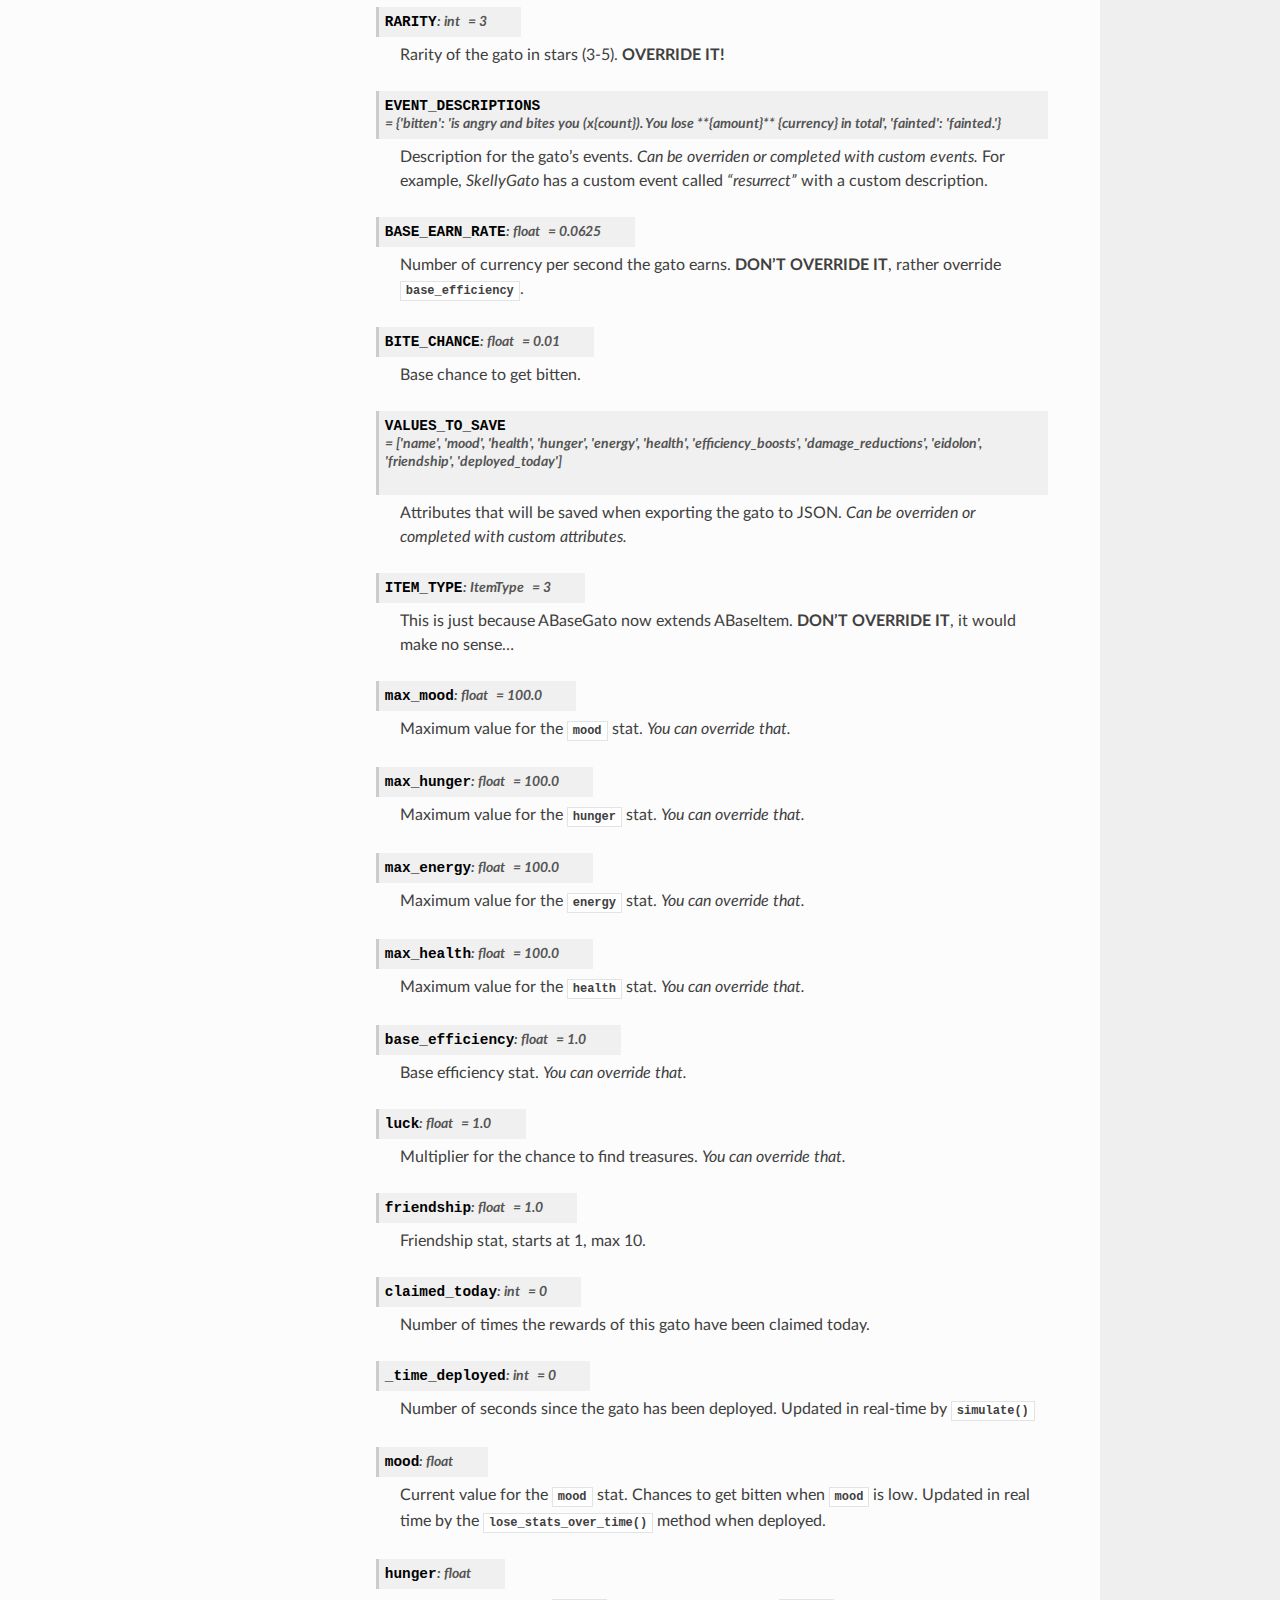
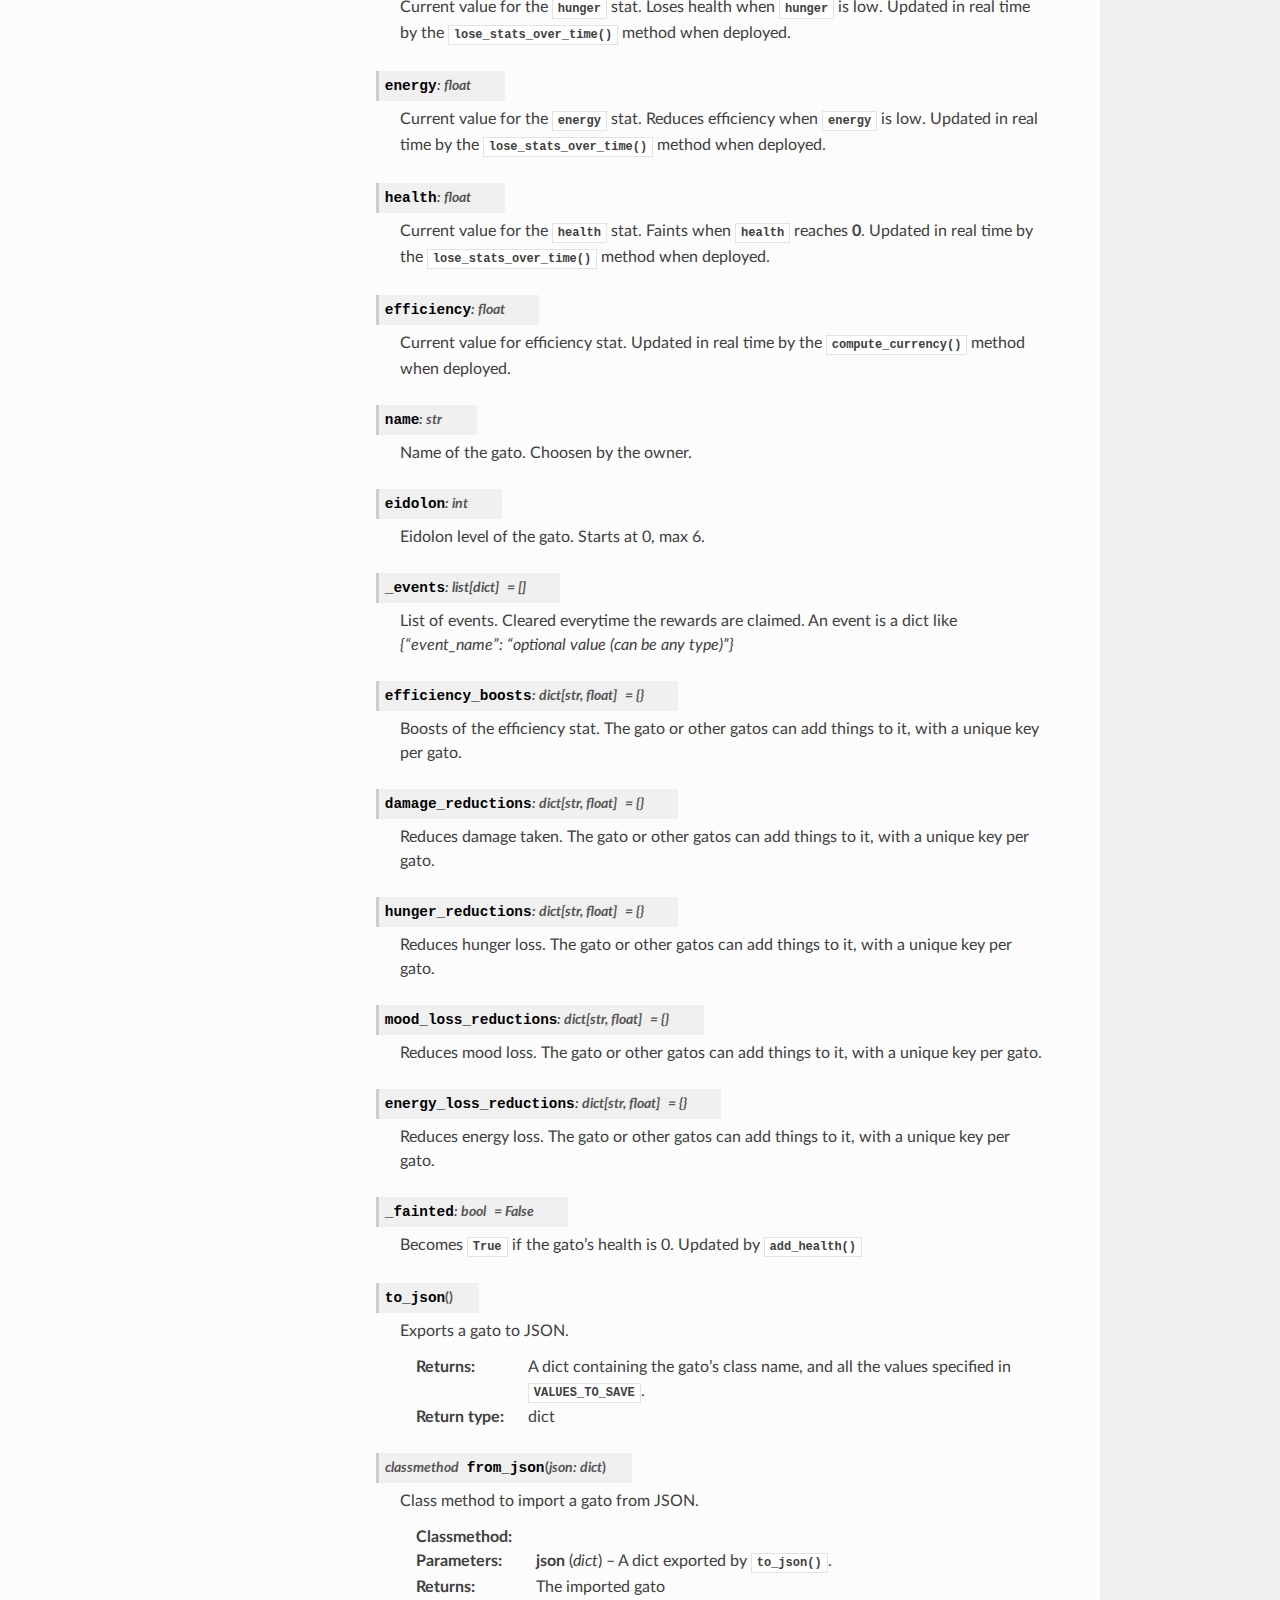
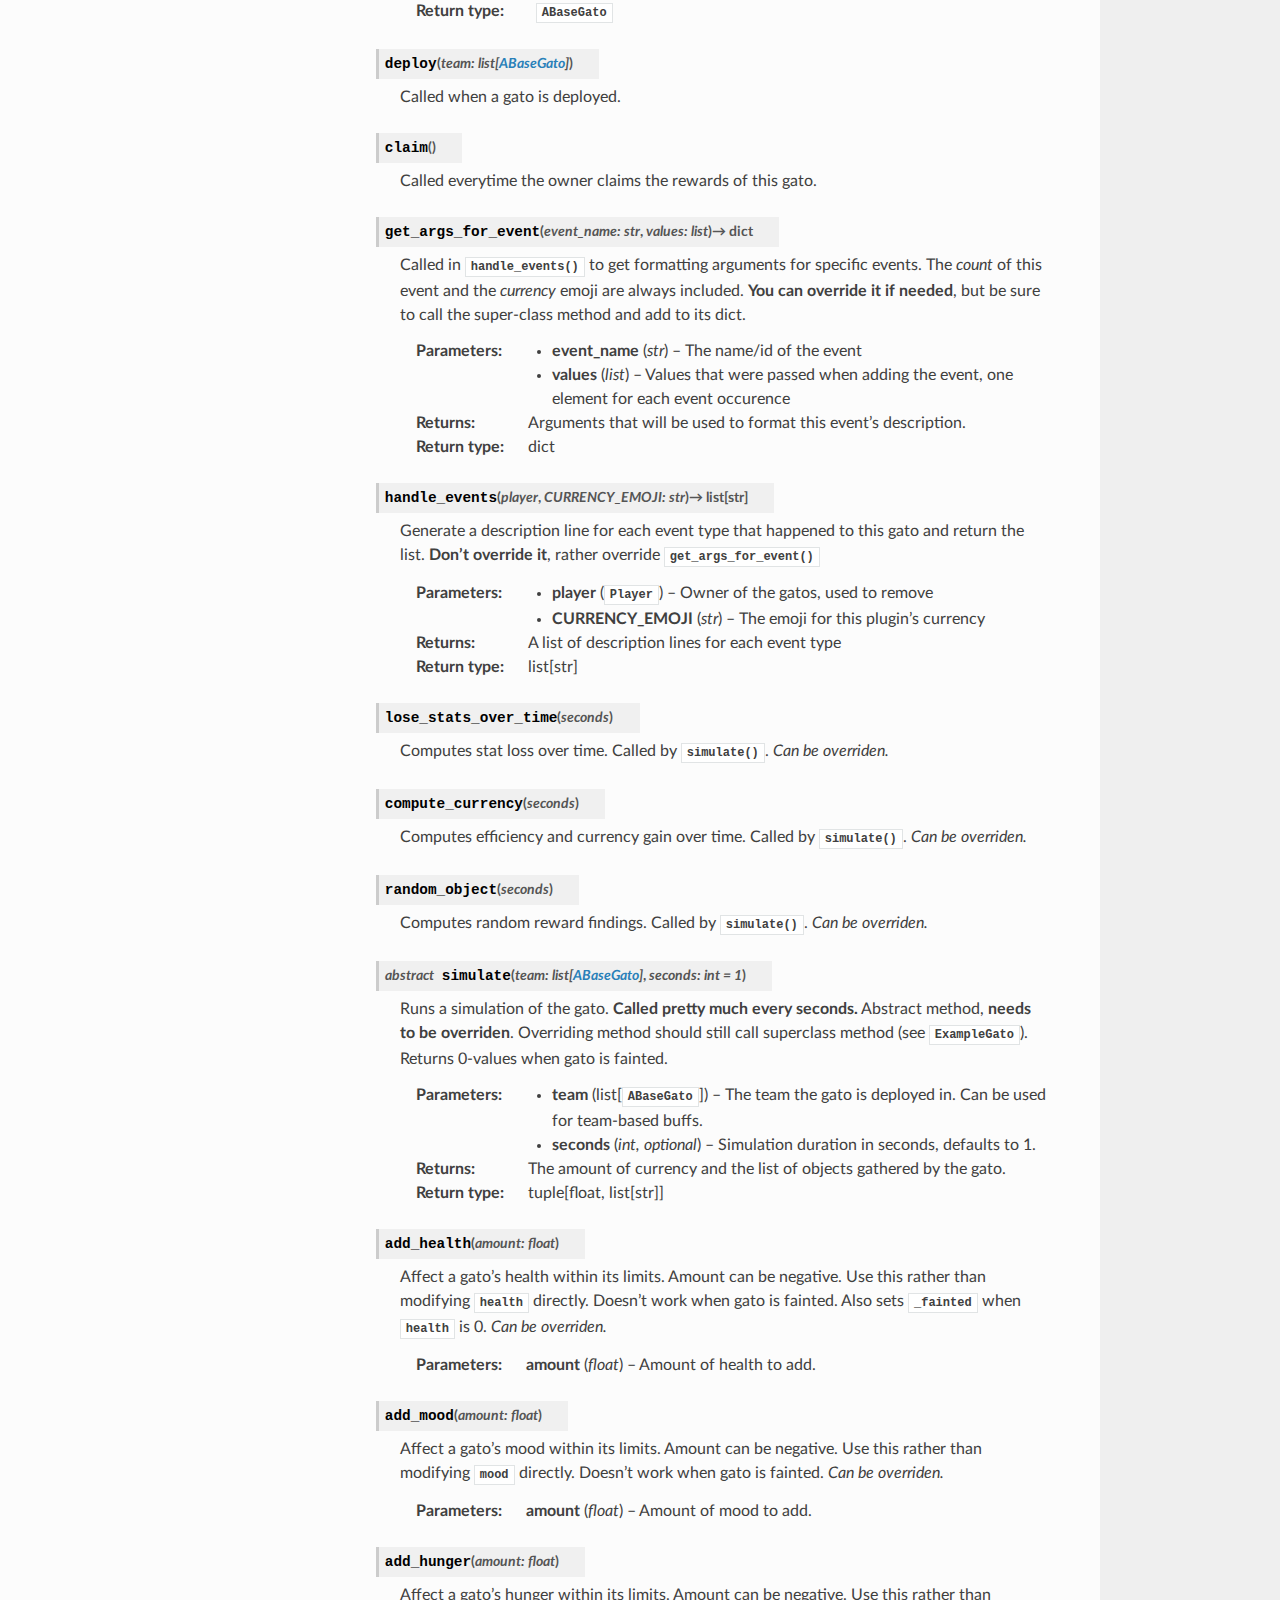
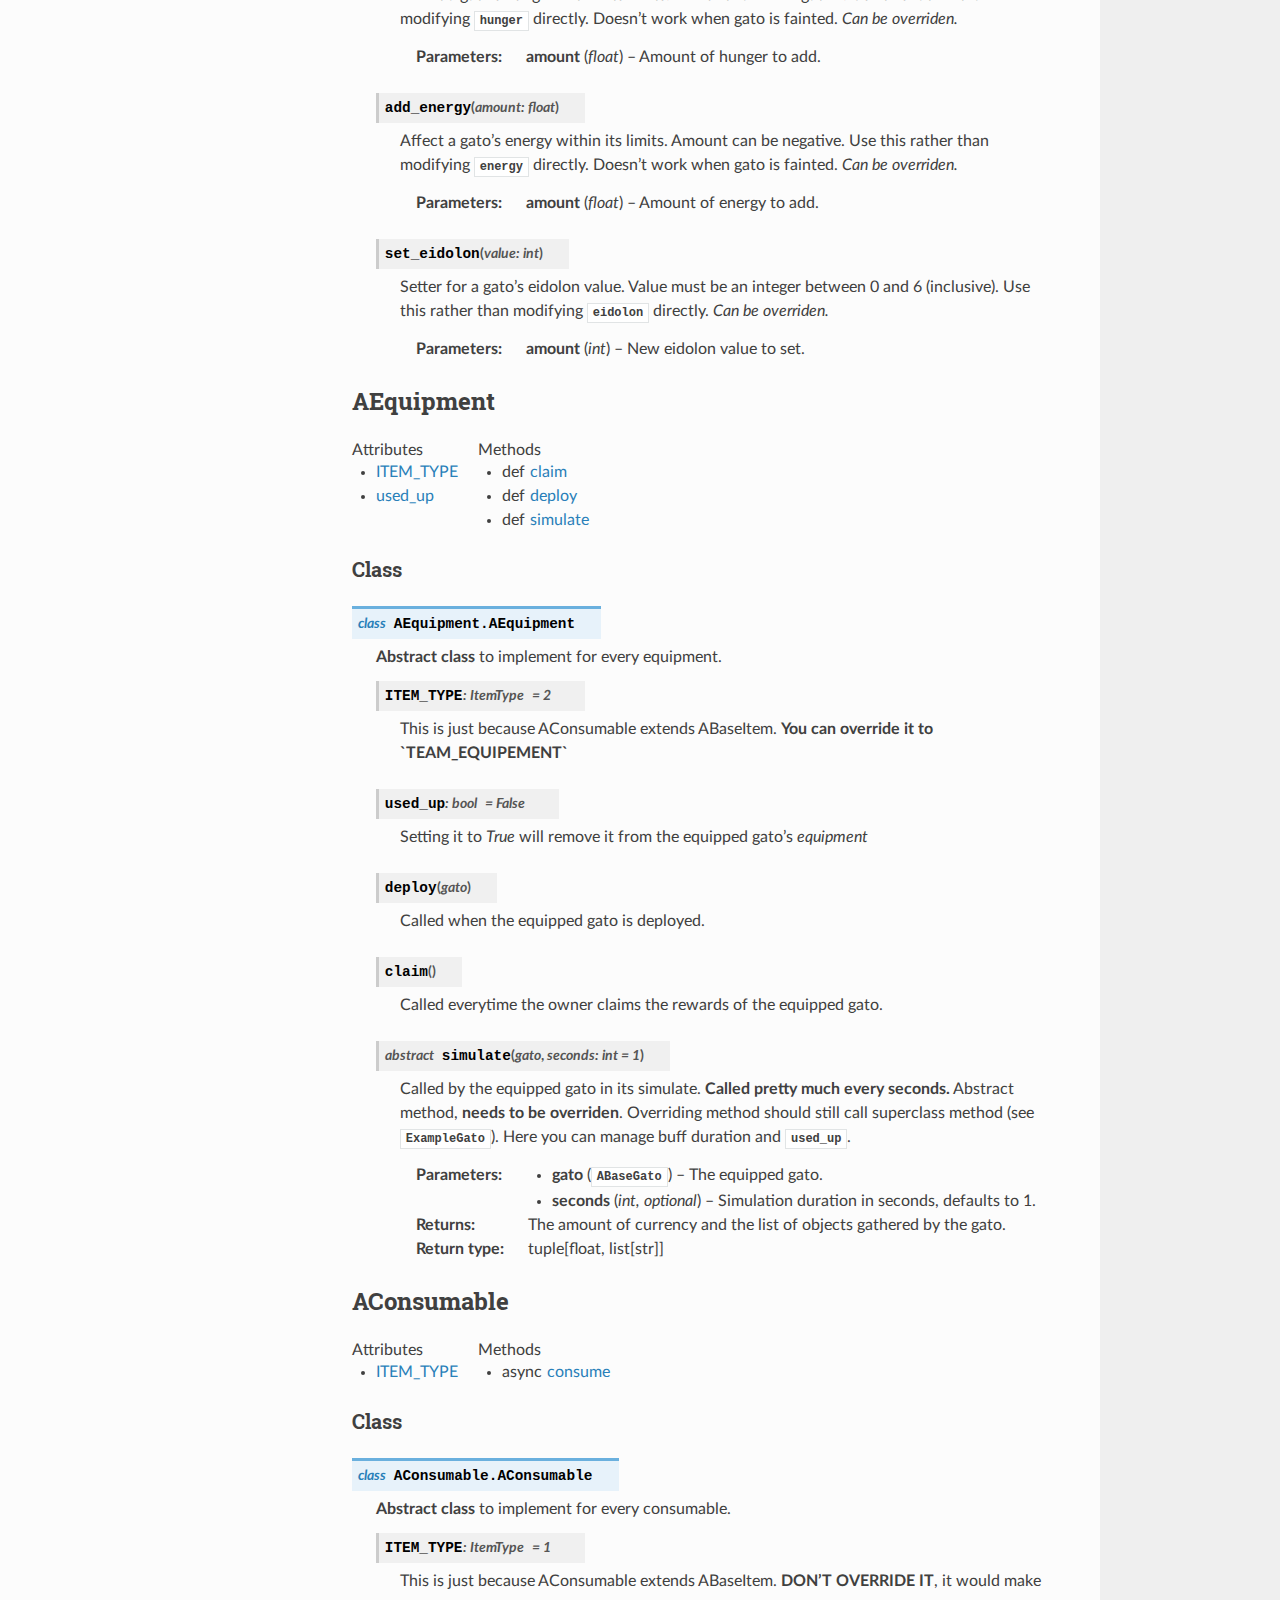
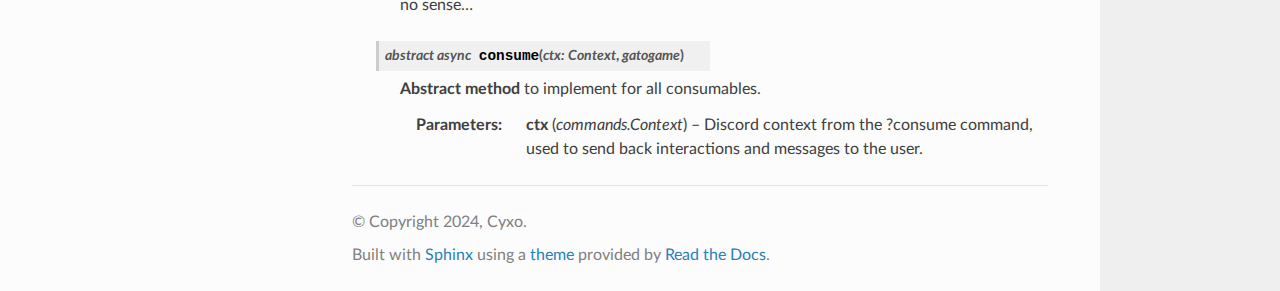
==== commit 7503475a: "Update doc with Items + deploy() update" ====
--- a/docs/html/index.html
+++ b/docs/html/index.html
@@ -60,6 +60,7 @@
 <li><a class="reference internal" href="#ABaseGato.ABaseGato.BASE_EARN_RATE"><code class="docutils literal notranslate"><span class="pre">ABaseGato.BASE_EARN_RATE</span></code></a></li>
 <li><a class="reference internal" href="#ABaseGato.ABaseGato.BITE_CHANCE"><code class="docutils literal notranslate"><span class="pre">ABaseGato.BITE_CHANCE</span></code></a></li>
 <li><a class="reference internal" href="#ABaseGato.ABaseGato.VALUES_TO_SAVE"><code class="docutils literal notranslate"><span class="pre">ABaseGato.VALUES_TO_SAVE</span></code></a></li>
+<li><a class="reference internal" href="#ABaseGato.ABaseGato.ITEM_TYPE"><code class="docutils literal notranslate"><span class="pre">ABaseGato.ITEM_TYPE</span></code></a></li>
 <li><a class="reference internal" href="#ABaseGato.ABaseGato.max_mood"><code class="docutils literal notranslate"><span class="pre">ABaseGato.max_mood</span></code></a></li>
 <li><a class="reference internal" href="#ABaseGato.ABaseGato.max_hunger"><code class="docutils literal notranslate"><span class="pre">ABaseGato.max_hunger</span></code></a></li>
 <li><a class="reference internal" href="#ABaseGato.ABaseGato.max_energy"><code class="docutils literal notranslate"><span class="pre">ABaseGato.max_energy</span></code></a></li>
@@ -87,6 +88,8 @@
 <li><a class="reference internal" href="#ABaseGato.ABaseGato.from_json"><code class="docutils literal notranslate"><span class="pre">ABaseGato.from_json()</span></code></a></li>
 <li><a class="reference internal" href="#ABaseGato.ABaseGato.deploy"><code class="docutils literal notranslate"><span class="pre">ABaseGato.deploy()</span></code></a></li>
 <li><a class="reference internal" href="#ABaseGato.ABaseGato.claim"><code class="docutils literal notranslate"><span class="pre">ABaseGato.claim()</span></code></a></li>
+<li><a class="reference internal" href="#ABaseGato.ABaseGato.get_args_for_event"><code class="docutils literal notranslate"><span class="pre">ABaseGato.get_args_for_event()</span></code></a></li>
+<li><a class="reference internal" href="#ABaseGato.ABaseGato.handle_events"><code class="docutils literal notranslate"><span class="pre">ABaseGato.handle_events()</span></code></a></li>
 <li><a class="reference internal" href="#ABaseGato.ABaseGato.lose_stats_over_time"><code class="docutils literal notranslate"><span class="pre">ABaseGato.lose_stats_over_time()</span></code></a></li>
 <li><a class="reference internal" href="#ABaseGato.ABaseGato.compute_currency"><code class="docutils literal notranslate"><span class="pre">ABaseGato.compute_currency()</span></code></a></li>
 <li><a class="reference internal" href="#ABaseGato.ABaseGato.random_object"><code class="docutils literal notranslate"><span class="pre">ABaseGato.random_object()</span></code></a></li>
@@ -95,6 +98,32 @@
 <li><a class="reference internal" href="#ABaseGato.ABaseGato.add_mood"><code class="docutils literal notranslate"><span class="pre">ABaseGato.add_mood()</span></code></a></li>
 <li><a class="reference internal" href="#ABaseGato.ABaseGato.add_hunger"><code class="docutils literal notranslate"><span class="pre">ABaseGato.add_hunger()</span></code></a></li>
 <li><a class="reference internal" href="#ABaseGato.ABaseGato.add_energy"><code class="docutils literal notranslate"><span class="pre">ABaseGato.add_energy()</span></code></a></li>
+<li><a class="reference internal" href="#ABaseGato.ABaseGato.set_eidolon"><code class="docutils literal notranslate"><span class="pre">ABaseGato.set_eidolon()</span></code></a></li>
+</ul>
+</li>
+</ul>
+</li>
+</ul>
+</li>
+<li><a class="reference internal" href="#aequipment">AEquipment</a><ul>
+<li><a class="reference internal" href="#id1">Class</a><ul>
+<li><a class="reference internal" href="#AEquipment.AEquipment"><code class="docutils literal notranslate"><span class="pre">AEquipment</span></code></a><ul>
+<li><a class="reference internal" href="#AEquipment.AEquipment.ITEM_TYPE"><code class="docutils literal notranslate"><span class="pre">AEquipment.ITEM_TYPE</span></code></a></li>
+<li><a class="reference internal" href="#AEquipment.AEquipment.used_up"><code class="docutils literal notranslate"><span class="pre">AEquipment.used_up</span></code></a></li>
+<li><a class="reference internal" href="#AEquipment.AEquipment.deploy"><code class="docutils literal notranslate"><span class="pre">AEquipment.deploy()</span></code></a></li>
+<li><a class="reference internal" href="#AEquipment.AEquipment.claim"><code class="docutils literal notranslate"><span class="pre">AEquipment.claim()</span></code></a></li>
+<li><a class="reference internal" href="#AEquipment.AEquipment.simulate"><code class="docutils literal notranslate"><span class="pre">AEquipment.simulate()</span></code></a></li>
+</ul>
+</li>
+</ul>
+</li>
+</ul>
+</li>
+<li><a class="reference internal" href="#aconsumable">AConsumable</a><ul>
+<li><a class="reference internal" href="#id2">Class</a><ul>
+<li><a class="reference internal" href="#AConsumable.AConsumable"><code class="docutils literal notranslate"><span class="pre">AConsumable</span></code></a><ul>
+<li><a class="reference internal" href="#AConsumable.AConsumable.ITEM_TYPE"><code class="docutils literal notranslate"><span class="pre">AConsumable.ITEM_TYPE</span></code></a></li>
+<li><a class="reference internal" href="#AConsumable.AConsumable.consume"><code class="docutils literal notranslate"><span class="pre">AConsumable.consume()</span></code></a></li>
 </ul>
 </li>
 </ul>
@@ -152,6 +181,7 @@
 <a class="reference internal" href="#ABaseGato.ABaseGato.DISPLAY_NAME">DISPLAY_NAME</a></li><li class="py-attribute-table-entry">
 <a class="reference internal" href="#ABaseGato.ABaseGato.EVENT_DESCRIPTIONS">EVENT_DESCRIPTIONS</a></li><li class="py-attribute-table-entry">
 <a class="reference internal" href="#ABaseGato.ABaseGato.IMAGE">IMAGE</a></li><li class="py-attribute-table-entry">
+<a class="reference internal" href="#ABaseGato.ABaseGato.ITEM_TYPE">ITEM_TYPE</a></li><li class="py-attribute-table-entry">
 <a class="reference internal" href="#ABaseGato.ABaseGato.RARITY">RARITY</a></li><li class="py-attribute-table-entry">
 <a class="reference internal" href="#ABaseGato.ABaseGato.VALUES_TO_SAVE">VALUES_TO_SAVE</a></li><li class="py-attribute-table-entry">
 <a class="reference internal" href="#ABaseGato.ABaseGato._events">_events</a></li><li class="py-attribute-table-entry">
@@ -198,9 +228,15 @@
 <span class="py-attribute-table-badge" style="margin-right: 5px;" title="method">
 def</span><a class="reference internal" href="#ABaseGato.ABaseGato.deploy">deploy</a></li><li class="py-attribute-table-entry">
 <span class="py-attribute-table-badge" style="margin-right: 5px;" title="method">
+def</span><a class="reference internal" href="#ABaseGato.ABaseGato.get_args_for_event">get_args_for_event</a></li><li class="py-attribute-table-entry">
+<span class="py-attribute-table-badge" style="margin-right: 5px;" title="method">
+def</span><a class="reference internal" href="#ABaseGato.ABaseGato.handle_events">handle_events</a></li><li class="py-attribute-table-entry">
+<span class="py-attribute-table-badge" style="margin-right: 5px;" title="method">
 def</span><a class="reference internal" href="#ABaseGato.ABaseGato.lose_stats_over_time">lose_stats_over_time</a></li><li class="py-attribute-table-entry">
 <span class="py-attribute-table-badge" style="margin-right: 5px;" title="method">
 def</span><a class="reference internal" href="#ABaseGato.ABaseGato.random_object">random_object</a></li><li class="py-attribute-table-entry">
+<span class="py-attribute-table-badge" style="margin-right: 5px;" title="method">
+def</span><a class="reference internal" href="#ABaseGato.ABaseGato.set_eidolon">set_eidolon</a></li><li class="py-attribute-table-entry">
 <span class="py-attribute-table-badge" style="margin-right: 5px;" title="method">
 def</span><a class="reference internal" href="#ABaseGato.ABaseGato.simulate">simulate</a></li><li class="py-attribute-table-entry">
 <span class="py-attribute-table-badge" style="margin-right: 5px;" title="method">
@@ -263,6 +299,12 @@
 </dd></dl>
 
 <dl class="py attribute">
+<dt class="sig sig-object py" id="ABaseGato.ABaseGato.ITEM_TYPE">
+<span class="sig-name descname"><span class="pre">ITEM_TYPE</span></span><em class="property"><span class="p"><span class="pre">:</span></span><span class="w"> </span><span class="pre">ItemType</span></em><em class="property"><span class="w"> </span><span class="p"><span class="pre">=</span></span><span class="w"> </span><span class="pre">3</span></em><a class="headerlink" href="#ABaseGato.ABaseGato.ITEM_TYPE" title="Link to this definition"></a></dt>
+<dd><p>This is just because ABaseGato now extends ABaseItem. <strong>DON’T OVERRIDE IT</strong>, it would make no sense…</p>
+</dd></dl>
+
+<dl class="py attribute">
 <dt class="sig sig-object py" id="ABaseGato.ABaseGato.max_mood">
 <span class="sig-name descname"><span class="pre">max_mood</span></span><em class="property"><span class="p"><span class="pre">:</span></span><span class="w"> </span><span class="pre">float</span></em><em class="property"><span class="w"> </span><span class="p"><span class="pre">=</span></span><span class="w"> </span><span class="pre">100.0</span></em><a class="headerlink" href="#ABaseGato.ABaseGato.max_mood" title="Link to this definition"></a></dt>
 <dd><p>Maximum value for the <a class="reference internal" href="#ABaseGato.ABaseGato.mood" title="ABaseGato.ABaseGato.mood"><code class="xref py py-attr docutils literal notranslate"><span class="pre">mood</span></code></a> stat. <em>You can override that.</em></p>
@@ -435,7 +477,7 @@
 
 <dl class="py method">
 <dt class="sig sig-object py" id="ABaseGato.ABaseGato.deploy">
-<span class="sig-name descname"><span class="pre">deploy</span></span><span class="sig-paren">(</span><span class="sig-paren">)</span><a class="headerlink" href="#ABaseGato.ABaseGato.deploy" title="Link to this definition"></a></dt>
+<span class="sig-name descname"><span class="pre">deploy</span></span><span class="sig-paren">(</span><em class="sig-param"><span class="n"><span class="pre">team</span></span><span class="p"><span class="pre">:</span></span><span class="w"> </span><span class="n"><span class="pre">list</span><span class="p"><span class="pre">[</span></span><a class="reference internal" href="#ABaseGato.ABaseGato" title="ABaseGato.ABaseGato"><span class="pre">ABaseGato</span></a><span class="p"><span class="pre">]</span></span></span></em><span class="sig-paren">)</span><a class="headerlink" href="#ABaseGato.ABaseGato.deploy" title="Link to this definition"></a></dt>
 <dd><p>Called when a gato is deployed.</p>
 </dd></dl>
 
@@ -446,6 +488,49 @@
 </dd></dl>
 
 <dl class="py method">
+<dt class="sig sig-object py" id="ABaseGato.ABaseGato.get_args_for_event">
+<span class="sig-name descname"><span class="pre">get_args_for_event</span></span><span class="sig-paren">(</span><em class="sig-param"><span class="n"><span class="pre">event_name</span></span><span class="p"><span class="pre">:</span></span><span class="w"> </span><span class="n"><span class="pre">str</span></span></em>, <em class="sig-param"><span class="n"><span class="pre">values</span></span><span class="p"><span class="pre">:</span></span><span class="w"> </span><span class="n"><span class="pre">list</span></span></em><span class="sig-paren">)</span> <span class="sig-return"><span class="sig-return-icon">&#x2192;</span> <span class="sig-return-typehint"><span class="pre">dict</span></span></span><a class="headerlink" href="#ABaseGato.ABaseGato.get_args_for_event" title="Link to this definition"></a></dt>
+<dd><p>Called in <a class="reference internal" href="#ABaseGato.ABaseGato.handle_events" title="ABaseGato.ABaseGato.handle_events"><code class="xref py py-meth docutils literal notranslate"><span class="pre">handle_events()</span></code></a> to get formatting arguments for specific events.
+The <cite>count</cite> of this event and the <cite>currency</cite> emoji are always included.
+<strong>You can override it if needed</strong>, but be sure to call the super-class method and add to its dict.</p>
+<dl class="field-list simple">
+<dt class="field-odd">Parameters<span class="colon">:</span></dt>
+<dd class="field-odd"><ul class="simple">
+<li><p><strong>event_name</strong> (<em>str</em>) – The name/id of the event</p></li>
+<li><p><strong>values</strong> (<em>list</em>) – Values that were passed when adding the event, one element for each event occurence</p></li>
+</ul>
+</dd>
+<dt class="field-even">Returns<span class="colon">:</span></dt>
+<dd class="field-even"><p>Arguments that will be used to format this event’s description.</p>
+</dd>
+<dt class="field-odd">Return type<span class="colon">:</span></dt>
+<dd class="field-odd"><p>dict</p>
+</dd>
+</dl>
+</dd></dl>
+
+<dl class="py method">
+<dt class="sig sig-object py" id="ABaseGato.ABaseGato.handle_events">
+<span class="sig-name descname"><span class="pre">handle_events</span></span><span class="sig-paren">(</span><em class="sig-param"><span class="n"><span class="pre">player</span></span></em>, <em class="sig-param"><span class="n"><span class="pre">CURRENCY_EMOJI</span></span><span class="p"><span class="pre">:</span></span><span class="w"> </span><span class="n"><span class="pre">str</span></span></em><span class="sig-paren">)</span> <span class="sig-return"><span class="sig-return-icon">&#x2192;</span> <span class="sig-return-typehint"><span class="pre">list</span><span class="p"><span class="pre">[</span></span><span class="pre">str</span><span class="p"><span class="pre">]</span></span></span></span><a class="headerlink" href="#ABaseGato.ABaseGato.handle_events" title="Link to this definition"></a></dt>
+<dd><p>Generate a description line for each event type that happened to this gato and return the list.
+<strong>Don’t override it</strong>, rather override <a class="reference internal" href="#ABaseGato.ABaseGato.get_args_for_event" title="ABaseGato.ABaseGato.get_args_for_event"><code class="xref py py-meth docutils literal notranslate"><span class="pre">get_args_for_event()</span></code></a></p>
+<dl class="field-list simple">
+<dt class="field-odd">Parameters<span class="colon">:</span></dt>
+<dd class="field-odd"><ul class="simple">
+<li><p><strong>player</strong> (<code class="xref py py-class docutils literal notranslate"><span class="pre">Player</span></code>) – Owner of the gatos, used to remove</p></li>
+<li><p><strong>CURRENCY_EMOJI</strong> (<em>str</em>) – The emoji for this plugin’s currency</p></li>
+</ul>
+</dd>
+<dt class="field-even">Returns<span class="colon">:</span></dt>
+<dd class="field-even"><p>A list of description lines for each event type</p>
+</dd>
+<dt class="field-odd">Return type<span class="colon">:</span></dt>
+<dd class="field-odd"><p>list[str]</p>
+</dd>
+</dl>
+</dd></dl>
+
+<dl class="py method">
 <dt class="sig sig-object py" id="ABaseGato.ABaseGato.lose_stats_over_time">
 <span class="sig-name descname"><span class="pre">lose_stats_over_time</span></span><span class="sig-paren">(</span><em class="sig-param"><span class="n"><span class="pre">seconds</span></span></em><span class="sig-paren">)</span><a class="headerlink" href="#ABaseGato.ABaseGato.lose_stats_over_time" title="Link to this definition"></a></dt>
 <dd><p>Computes stat loss over time. Called by <a class="reference internal" href="#ABaseGato.ABaseGato.simulate" title="ABaseGato.ABaseGato.simulate"><code class="xref py py-meth docutils literal notranslate"><span class="pre">simulate()</span></code></a>. <em>Can be overriden.</em></p>
@@ -466,7 +551,8 @@
 <dl class="py method">
 <dt class="sig sig-object py" id="ABaseGato.ABaseGato.simulate">
 <em class="property"><span class="pre">abstract</span><span class="w"> </span></em><span class="sig-name descname"><span class="pre">simulate</span></span><span class="sig-paren">(</span><em class="sig-param"><span class="n"><span class="pre">team</span></span><span class="p"><span class="pre">:</span></span><span class="w"> </span><span class="n"><span class="pre">list</span><span class="p"><span class="pre">[</span></span><a class="reference internal" href="#ABaseGato.ABaseGato" title="ABaseGato.ABaseGato"><span class="pre">ABaseGato</span></a><span class="p"><span class="pre">]</span></span></span></em>, <em class="sig-param"><span class="n"><span class="pre">seconds</span></span><span class="p"><span class="pre">:</span></span><span class="w"> </span><span class="n"><span class="pre">int</span></span><span class="w"> </span><span class="o"><span class="pre">=</span></span><span class="w"> </span><span class="default_value"><span class="pre">1</span></span></em><span class="sig-paren">)</span><a class="headerlink" href="#ABaseGato.ABaseGato.simulate" title="Link to this definition"></a></dt>
-<dd><p>Runs a simulation of the gato over a certain amount of time.
+<dd><p>Runs a simulation of the gato.
+<strong>Called pretty much every seconds.</strong>
 Abstract method, <strong>needs to be overriden</strong>. Overriding method should still call superclass method (see <code class="xref py py-class docutils literal notranslate"><span class="pre">ExampleGato</span></code>).
 Returns 0-values when gato is fainted.</p>
 <dl class="field-list simple">
@@ -542,6 +628,135 @@
 <dl class="field-list simple">
 <dt class="field-odd">Parameters<span class="colon">:</span></dt>
 <dd class="field-odd"><p><strong>amount</strong> (<em>float</em>) – Amount of energy to add.</p>
+</dd>
+</dl>
+</dd></dl>
+
+<dl class="py method">
+<dt class="sig sig-object py" id="ABaseGato.ABaseGato.set_eidolon">
+<span class="sig-name descname"><span class="pre">set_eidolon</span></span><span class="sig-paren">(</span><em class="sig-param"><span class="n"><span class="pre">value</span></span><span class="p"><span class="pre">:</span></span><span class="w"> </span><span class="n"><span class="pre">int</span></span></em><span class="sig-paren">)</span><a class="headerlink" href="#ABaseGato.ABaseGato.set_eidolon" title="Link to this definition"></a></dt>
+<dd><p>Setter for a gato’s eidolon value.
+Value must be an integer between 0 and 6 (inclusive).
+Use this rather than modifying <a class="reference internal" href="#ABaseGato.ABaseGato.eidolon" title="ABaseGato.ABaseGato.eidolon"><code class="xref py py-attr docutils literal notranslate"><span class="pre">eidolon</span></code></a> directly.
+<em>Can be overriden.</em></p>
+<dl class="field-list simple">
+<dt class="field-odd">Parameters<span class="colon">:</span></dt>
+<dd class="field-odd"><p><strong>amount</strong> (<em>int</em>) – New eidolon value to set.</p>
+</dd>
+</dl>
+</dd></dl>
+
+</dd></dl>
+
+</section>
+</section>
+<section id="aequipment">
+<h2>AEquipment<a class="headerlink" href="#aequipment" title="Link to this heading"></a></h2>
+<div style="display: flex" class="py-attribute-table" data-move-to-id="AEquipment.AEquipment"><div class="py-attribute-table-column" style="margin-right: 20px;">
+<span>
+Attributes</span><ul>
+<li class="py-attribute-table-entry">
+<a class="reference internal" href="#AEquipment.AEquipment.ITEM_TYPE">ITEM_TYPE</a></li><li class="py-attribute-table-entry">
+<a class="reference internal" href="#AEquipment.AEquipment.used_up">used_up</a></li></ul>
+</div><div class="py-attribute-table-column" style="margin-right: 20px;">
+<span>
+Methods</span><ul>
+<li class="py-attribute-table-entry">
+<span class="py-attribute-table-badge" style="margin-right: 5px;" title="method">
+def</span><a class="reference internal" href="#AEquipment.AEquipment.claim">claim</a></li><li class="py-attribute-table-entry">
+<span class="py-attribute-table-badge" style="margin-right: 5px;" title="method">
+def</span><a class="reference internal" href="#AEquipment.AEquipment.deploy">deploy</a></li><li class="py-attribute-table-entry">
+<span class="py-attribute-table-badge" style="margin-right: 5px;" title="method">
+def</span><a class="reference internal" href="#AEquipment.AEquipment.simulate">simulate</a></li></ul>
+</div></div><section id="id1">
+<h3>Class<a class="headerlink" href="#id1" title="Link to this heading"></a></h3>
+<dl class="py class">
+<dt class="sig sig-object py" id="AEquipment.AEquipment">
+<em class="property"><span class="pre">class</span><span class="w"> </span></em><span class="sig-prename descclassname"><span class="pre">AEquipment.</span></span><span class="sig-name descname"><span class="pre">AEquipment</span></span><a class="headerlink" href="#AEquipment.AEquipment" title="Link to this definition"></a></dt>
+<dd><p><strong>Abstract class</strong> to implement for every equipment.</p>
+<dl class="py attribute">
+<dt class="sig sig-object py" id="AEquipment.AEquipment.ITEM_TYPE">
+<span class="sig-name descname"><span class="pre">ITEM_TYPE</span></span><em class="property"><span class="p"><span class="pre">:</span></span><span class="w"> </span><span class="pre">ItemType</span></em><em class="property"><span class="w"> </span><span class="p"><span class="pre">=</span></span><span class="w"> </span><span class="pre">2</span></em><a class="headerlink" href="#AEquipment.AEquipment.ITEM_TYPE" title="Link to this definition"></a></dt>
+<dd><p>This is just because AConsumable extends ABaseItem. <strong>You can override it to `TEAM_EQUIPEMENT`</strong></p>
+</dd></dl>
+
+<dl class="py attribute">
+<dt class="sig sig-object py" id="AEquipment.AEquipment.used_up">
+<span class="sig-name descname"><span class="pre">used_up</span></span><em class="property"><span class="p"><span class="pre">:</span></span><span class="w"> </span><span class="pre">bool</span></em><em class="property"><span class="w"> </span><span class="p"><span class="pre">=</span></span><span class="w"> </span><span class="pre">False</span></em><a class="headerlink" href="#AEquipment.AEquipment.used_up" title="Link to this definition"></a></dt>
+<dd><p>Setting it to <cite>True</cite> will remove it from the equipped gato’s <cite>equipment</cite></p>
+</dd></dl>
+
+<dl class="py method">
+<dt class="sig sig-object py" id="AEquipment.AEquipment.deploy">
+<span class="sig-name descname"><span class="pre">deploy</span></span><span class="sig-paren">(</span><em class="sig-param"><span class="n"><span class="pre">gato</span></span></em><span class="sig-paren">)</span><a class="headerlink" href="#AEquipment.AEquipment.deploy" title="Link to this definition"></a></dt>
+<dd><p>Called when the equipped gato is deployed.</p>
+</dd></dl>
+
+<dl class="py method">
+<dt class="sig sig-object py" id="AEquipment.AEquipment.claim">
+<span class="sig-name descname"><span class="pre">claim</span></span><span class="sig-paren">(</span><span class="sig-paren">)</span><a class="headerlink" href="#AEquipment.AEquipment.claim" title="Link to this definition"></a></dt>
+<dd><p>Called everytime the owner claims the rewards of the equipped gato.</p>
+</dd></dl>
+
+<dl class="py method">
+<dt class="sig sig-object py" id="AEquipment.AEquipment.simulate">
+<em class="property"><span class="pre">abstract</span><span class="w"> </span></em><span class="sig-name descname"><span class="pre">simulate</span></span><span class="sig-paren">(</span><em class="sig-param"><span class="n"><span class="pre">gato</span></span></em>, <em class="sig-param"><span class="n"><span class="pre">seconds</span></span><span class="p"><span class="pre">:</span></span><span class="w"> </span><span class="n"><span class="pre">int</span></span><span class="w"> </span><span class="o"><span class="pre">=</span></span><span class="w"> </span><span class="default_value"><span class="pre">1</span></span></em><span class="sig-paren">)</span><a class="headerlink" href="#AEquipment.AEquipment.simulate" title="Link to this definition"></a></dt>
+<dd><p>Called by the equipped gato in its simulate.
+<strong>Called pretty much every seconds.</strong>
+Abstract method, <strong>needs to be overriden</strong>. Overriding method should still call superclass method (see <code class="xref py py-class docutils literal notranslate"><span class="pre">ExampleGato</span></code>).
+Here you can manage buff duration and <a class="reference internal" href="#AEquipment.AEquipment.used_up" title="AEquipment.AEquipment.used_up"><code class="xref py py-attr docutils literal notranslate"><span class="pre">used_up</span></code></a>.</p>
+<dl class="field-list simple">
+<dt class="field-odd">Parameters<span class="colon">:</span></dt>
+<dd class="field-odd"><ul class="simple">
+<li><p><strong>gato</strong> (<code class="xref py py-class docutils literal notranslate"><span class="pre">ABaseGato</span></code>) – The equipped gato.</p></li>
+<li><p><strong>seconds</strong> (<em>int</em><em>, </em><em>optional</em>) – Simulation duration in seconds, defaults to 1.</p></li>
+</ul>
+</dd>
+<dt class="field-even">Returns<span class="colon">:</span></dt>
+<dd class="field-even"><p>The amount of currency and the list of objects gathered by the gato.</p>
+</dd>
+<dt class="field-odd">Return type<span class="colon">:</span></dt>
+<dd class="field-odd"><p>tuple[float, list[str]]</p>
+</dd>
+</dl>
+</dd></dl>
+
+</dd></dl>
+
+</section>
+</section>
+<section id="aconsumable">
+<h2>AConsumable<a class="headerlink" href="#aconsumable" title="Link to this heading"></a></h2>
+<div style="display: flex" class="py-attribute-table" data-move-to-id="AConsumable.AConsumable"><div class="py-attribute-table-column" style="margin-right: 20px;">
+<span>
+Attributes</span><ul>
+<li class="py-attribute-table-entry">
+<a class="reference internal" href="#AConsumable.AConsumable.ITEM_TYPE">ITEM_TYPE</a></li></ul>
+</div><div class="py-attribute-table-column" style="margin-right: 20px;">
+<span>
+Methods</span><ul>
+<li class="py-attribute-table-entry">
+<span class="py-attribute-table-badge" style="margin-right: 5px;" title="coroutine">
+async</span><a class="reference internal" href="#AConsumable.AConsumable.consume">consume</a></li></ul>
+</div></div><section id="id2">
+<h3>Class<a class="headerlink" href="#id2" title="Link to this heading"></a></h3>
+<dl class="py class">
+<dt class="sig sig-object py" id="AConsumable.AConsumable">
+<em class="property"><span class="pre">class</span><span class="w"> </span></em><span class="sig-prename descclassname"><span class="pre">AConsumable.</span></span><span class="sig-name descname"><span class="pre">AConsumable</span></span><a class="headerlink" href="#AConsumable.AConsumable" title="Link to this definition"></a></dt>
+<dd><p><strong>Abstract class</strong> to implement for every consumable.</p>
+<dl class="py attribute">
+<dt class="sig sig-object py" id="AConsumable.AConsumable.ITEM_TYPE">
+<span class="sig-name descname"><span class="pre">ITEM_TYPE</span></span><em class="property"><span class="p"><span class="pre">:</span></span><span class="w"> </span><span class="pre">ItemType</span></em><em class="property"><span class="w"> </span><span class="p"><span class="pre">=</span></span><span class="w"> </span><span class="pre">1</span></em><a class="headerlink" href="#AConsumable.AConsumable.ITEM_TYPE" title="Link to this definition"></a></dt>
+<dd><p>This is just because AConsumable extends ABaseItem. <strong>DON’T OVERRIDE IT</strong>, it would make no sense…</p>
+</dd></dl>
+
+<dl class="py method">
+<dt class="sig sig-object py" id="AConsumable.AConsumable.consume">
+<em class="property"><span class="pre">abstract</span><span class="w"> </span><span class="pre">async</span><span class="w"> </span></em><span class="sig-name descname"><span class="pre">consume</span></span><span class="sig-paren">(</span><em class="sig-param"><span class="n"><span class="pre">ctx</span></span><span class="p"><span class="pre">:</span></span><span class="w"> </span><span class="n"><span class="pre">Context</span></span></em>, <em class="sig-param"><span class="n"><span class="pre">gatogame</span></span></em><span class="sig-paren">)</span><a class="headerlink" href="#AConsumable.AConsumable.consume" title="Link to this definition"></a></dt>
+<dd><p><strong>Abstract method</strong> to implement for all consumables.</p>
+<dl class="field-list simple">
+<dt class="field-odd">Parameters<span class="colon">:</span></dt>
+<dd class="field-odd"><p><strong>ctx</strong> (<em>commands.Context</em>) – Discord context from the ?consume command, used to send back interactions and messages to the user.</p>
 </dd>
 </dl>
 </dd></dl>
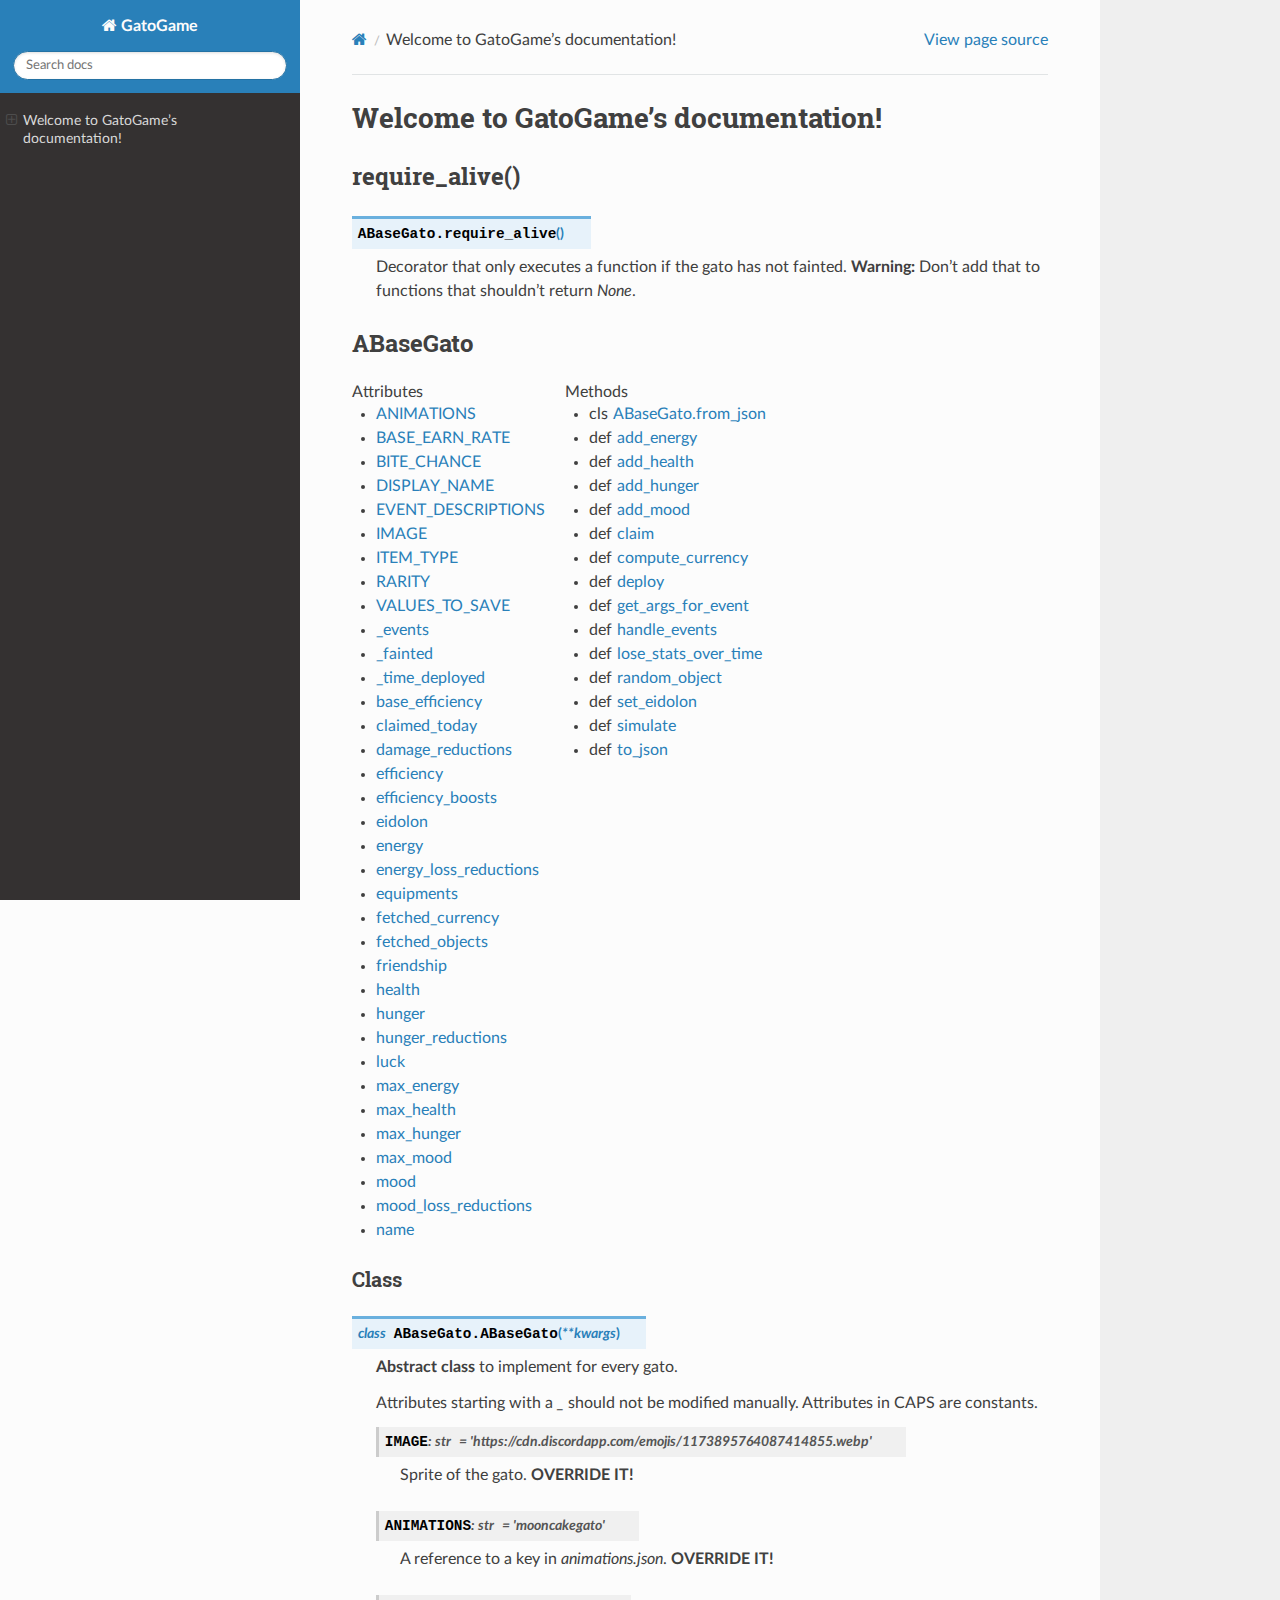
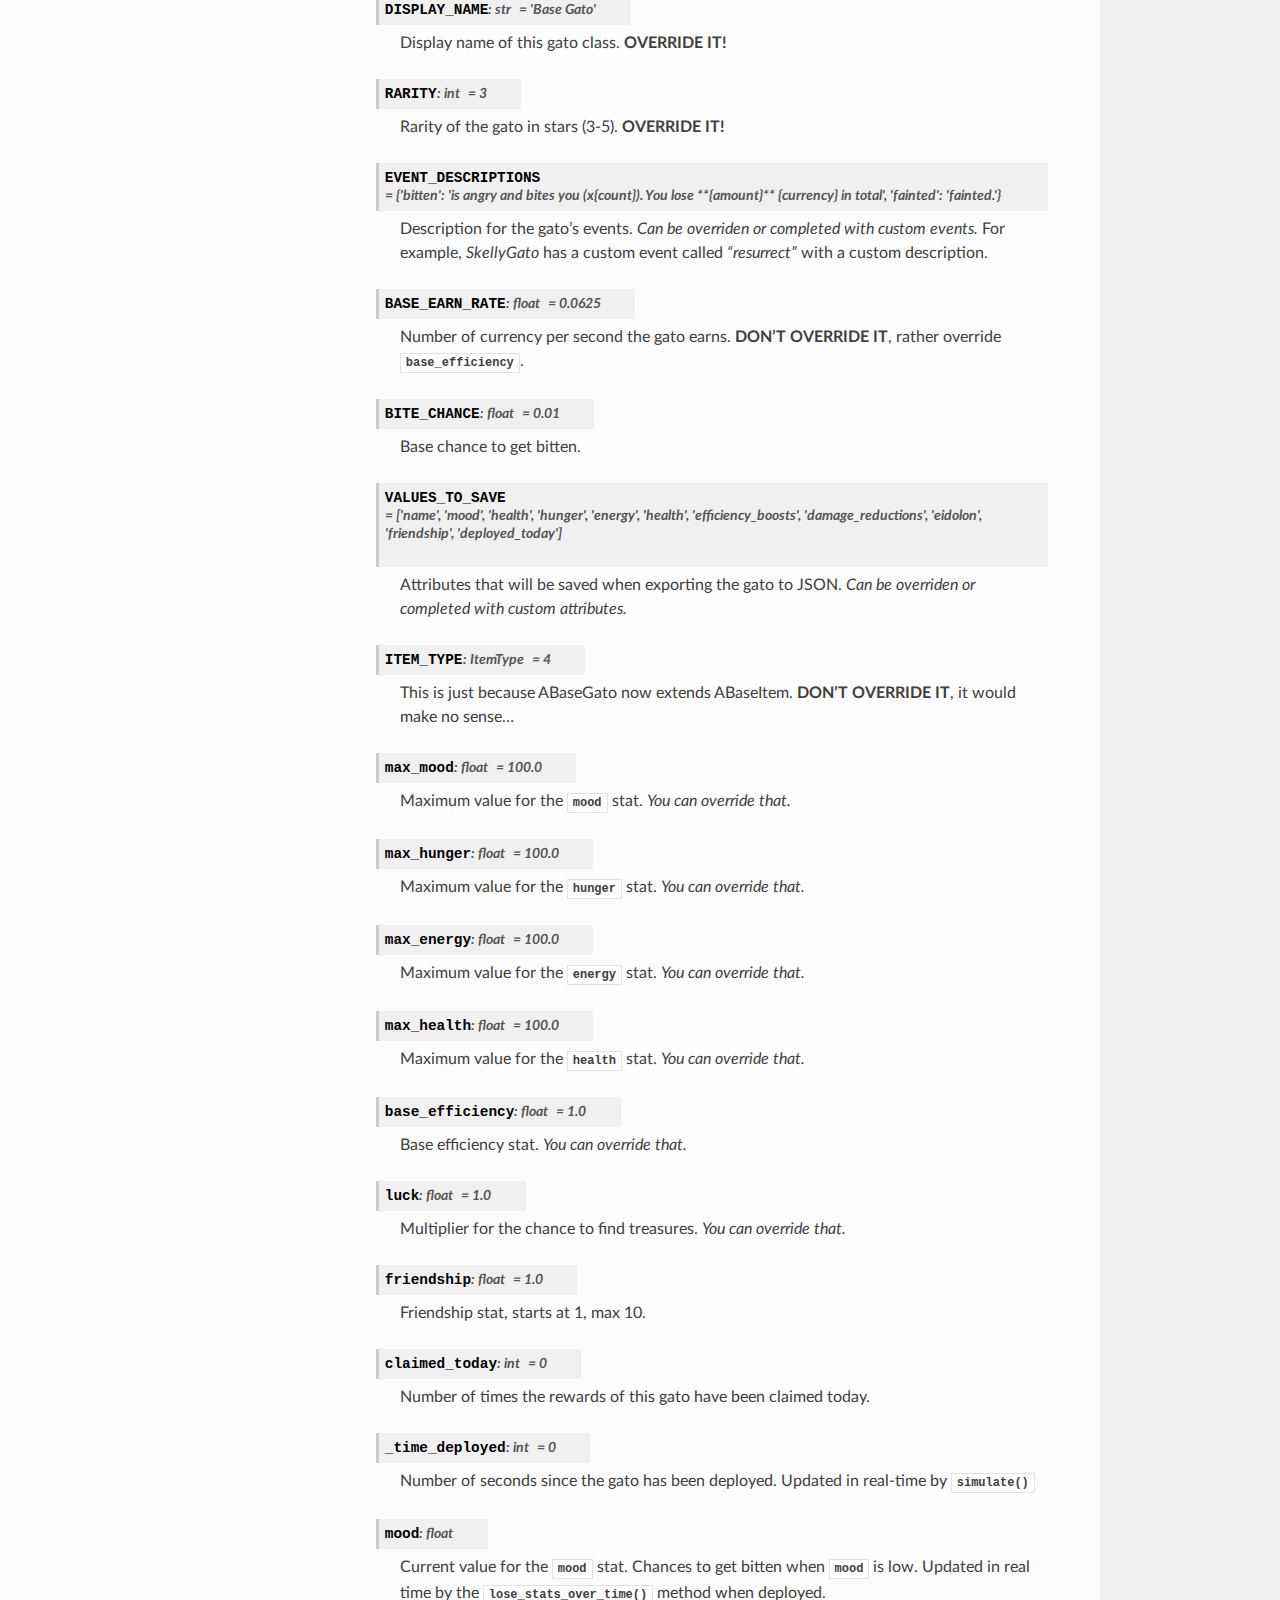
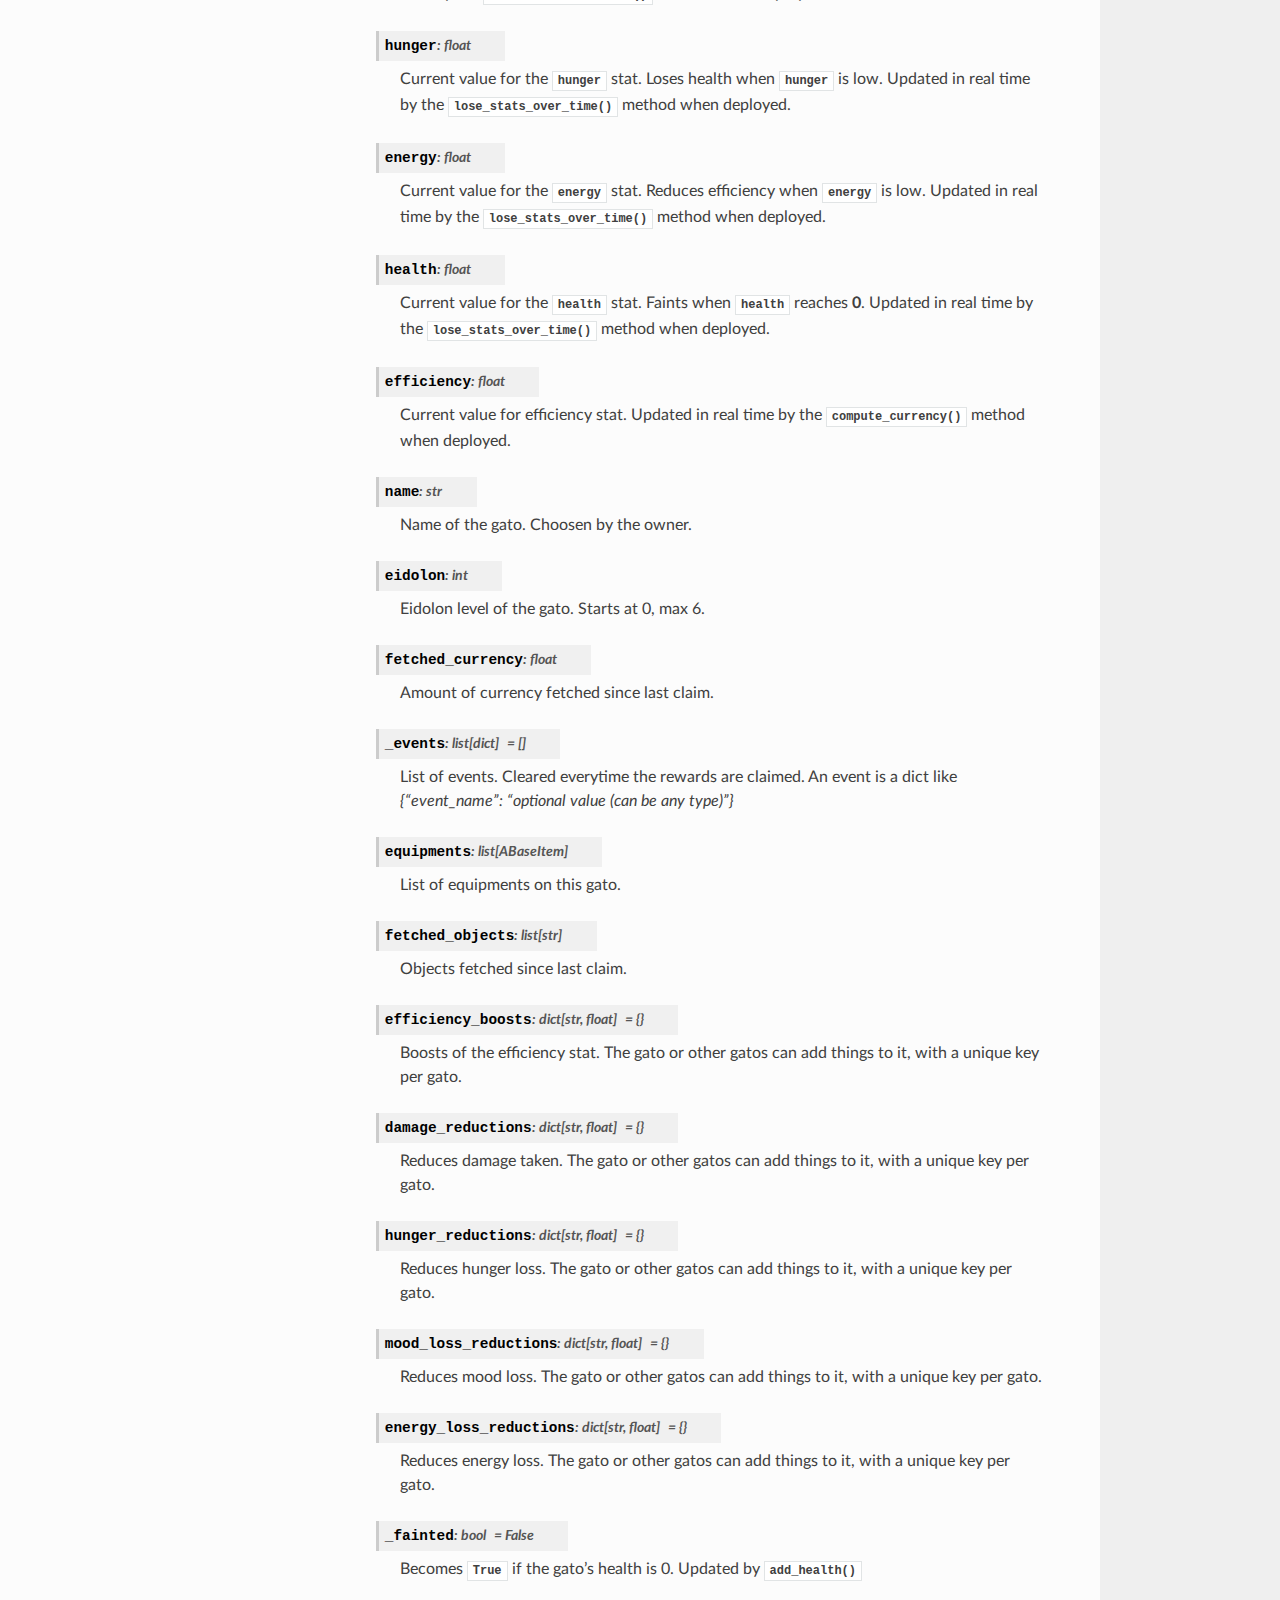
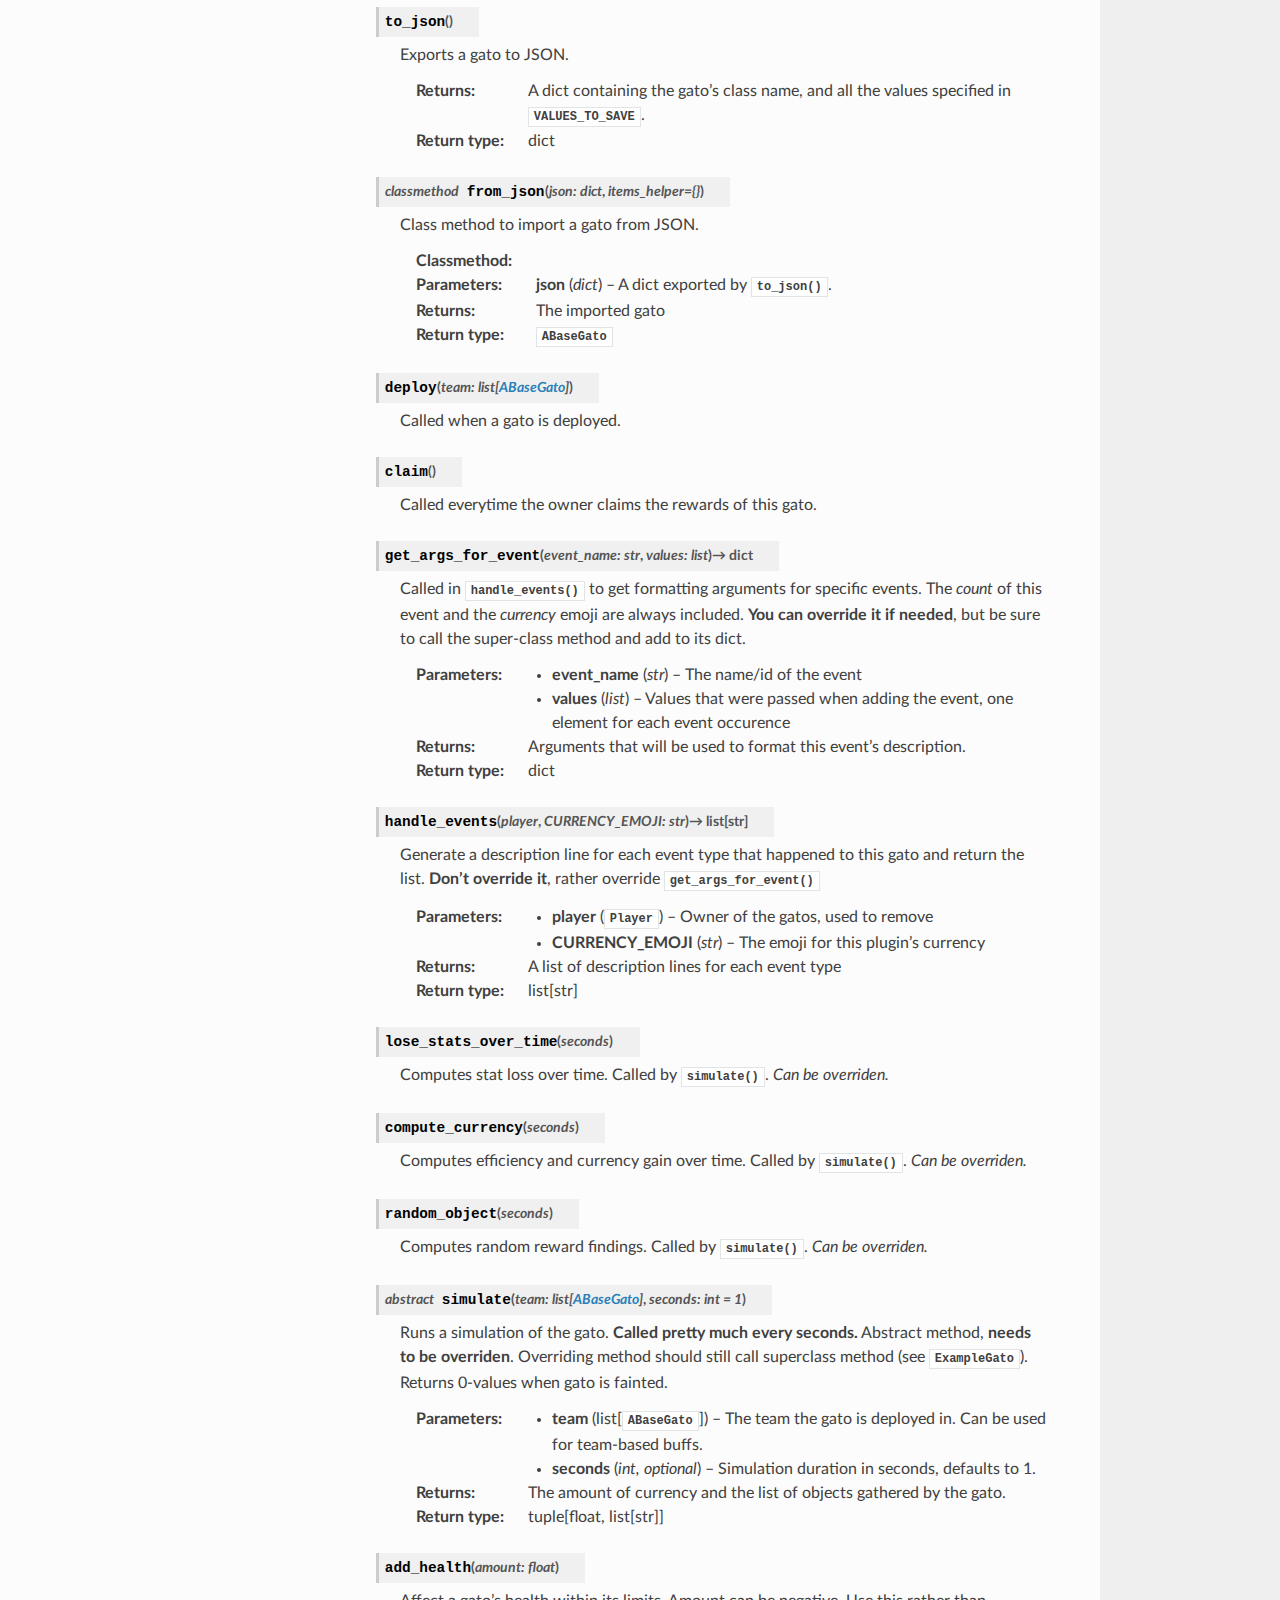
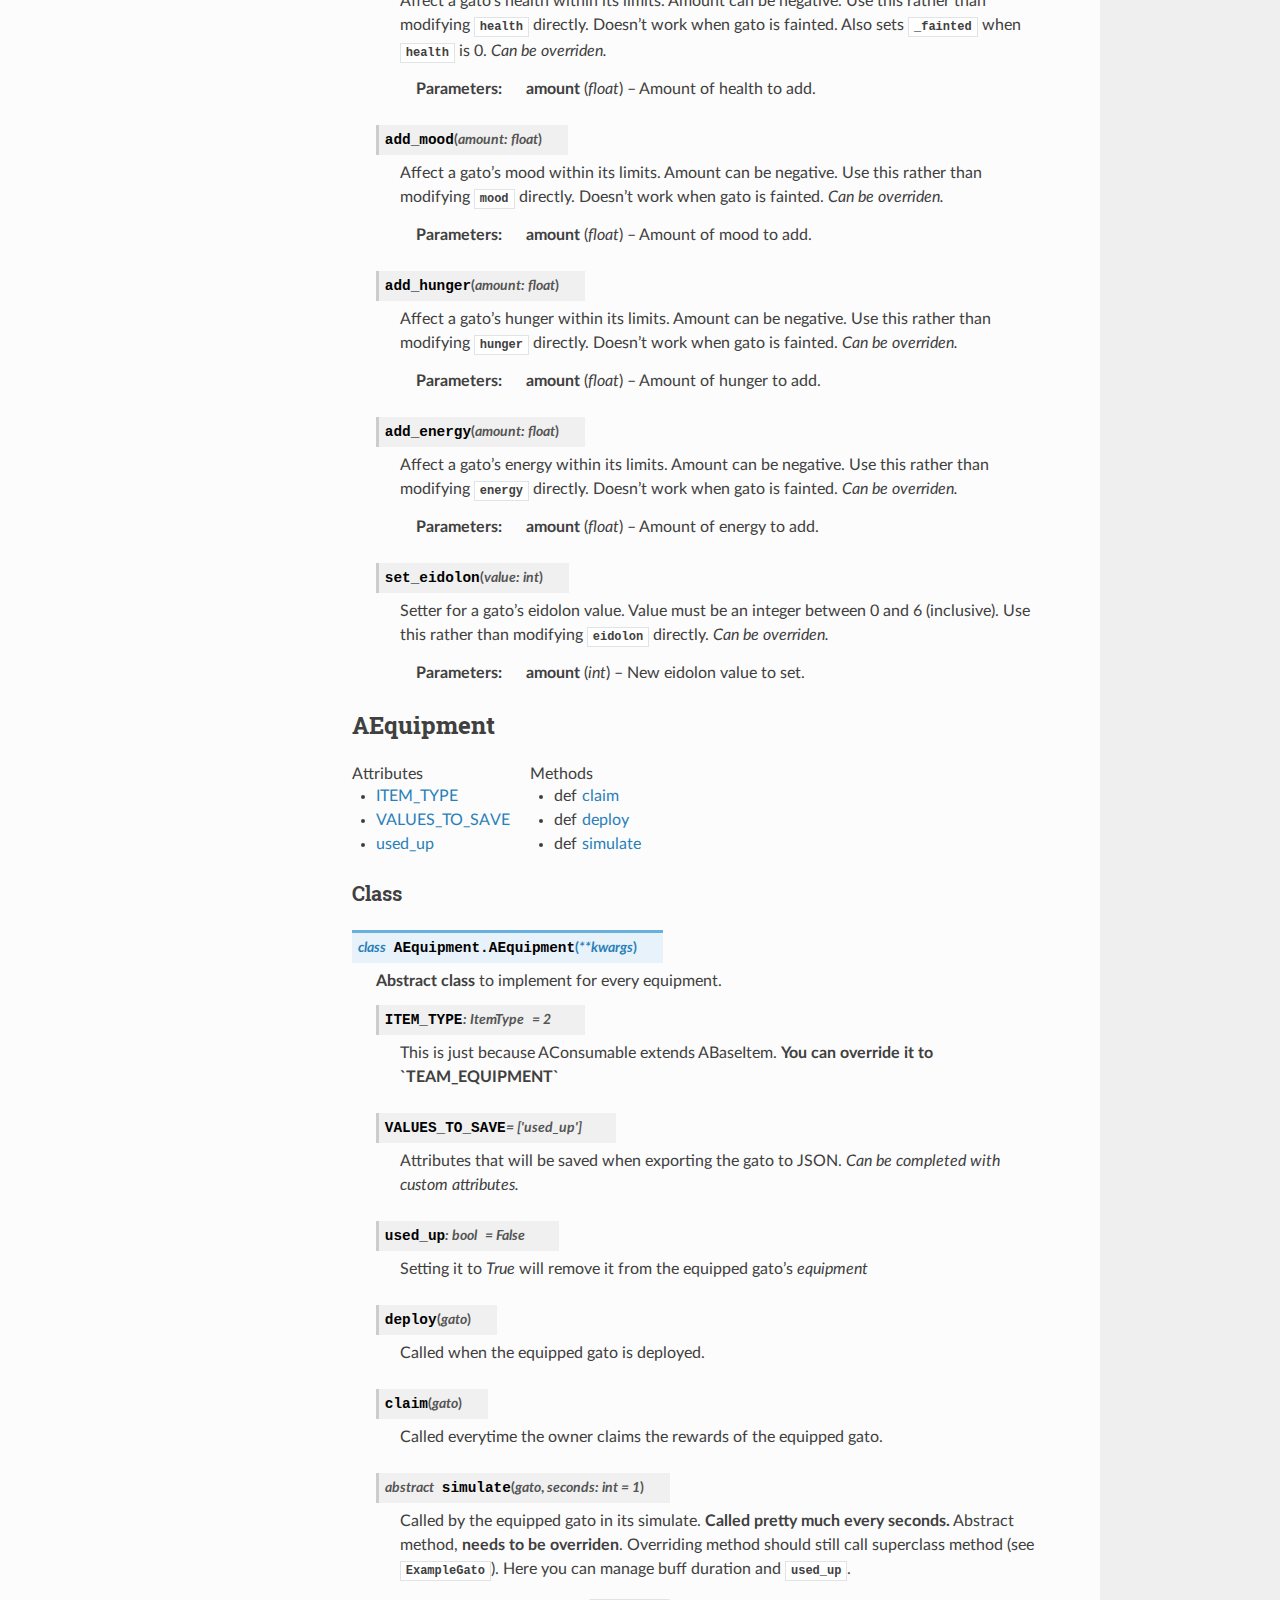
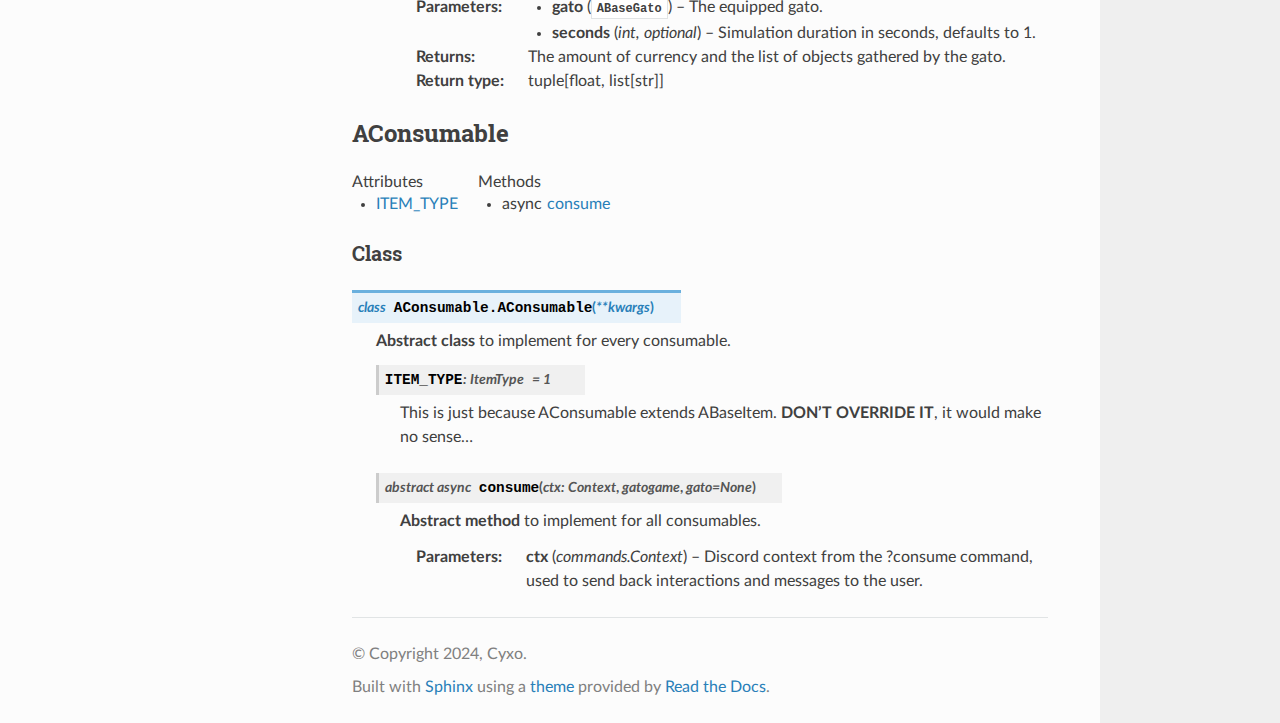
==== commit 88963bf3: "Update docs" ====
--- a/docs/html/index.html
+++ b/docs/html/index.html
@@ -77,7 +77,10 @@
 <li><a class="reference internal" href="#ABaseGato.ABaseGato.efficiency"><code class="docutils literal notranslate"><span class="pre">ABaseGato.efficiency</span></code></a></li>
 <li><a class="reference internal" href="#ABaseGato.ABaseGato.name"><code class="docutils literal notranslate"><span class="pre">ABaseGato.name</span></code></a></li>
 <li><a class="reference internal" href="#ABaseGato.ABaseGato.eidolon"><code class="docutils literal notranslate"><span class="pre">ABaseGato.eidolon</span></code></a></li>
+<li><a class="reference internal" href="#ABaseGato.ABaseGato.fetched_currency"><code class="docutils literal notranslate"><span class="pre">ABaseGato.fetched_currency</span></code></a></li>
 <li><a class="reference internal" href="#ABaseGato.ABaseGato._events"><code class="docutils literal notranslate"><span class="pre">ABaseGato._events</span></code></a></li>
+<li><a class="reference internal" href="#ABaseGato.ABaseGato.equipments"><code class="docutils literal notranslate"><span class="pre">ABaseGato.equipments</span></code></a></li>
+<li><a class="reference internal" href="#ABaseGato.ABaseGato.fetched_objects"><code class="docutils literal notranslate"><span class="pre">ABaseGato.fetched_objects</span></code></a></li>
 <li><a class="reference internal" href="#ABaseGato.ABaseGato.efficiency_boosts"><code class="docutils literal notranslate"><span class="pre">ABaseGato.efficiency_boosts</span></code></a></li>
 <li><a class="reference internal" href="#ABaseGato.ABaseGato.damage_reductions"><code class="docutils literal notranslate"><span class="pre">ABaseGato.damage_reductions</span></code></a></li>
 <li><a class="reference internal" href="#ABaseGato.ABaseGato.hunger_reductions"><code class="docutils literal notranslate"><span class="pre">ABaseGato.hunger_reductions</span></code></a></li>
@@ -109,6 +112,7 @@
 <li><a class="reference internal" href="#id1">Class</a><ul>
 <li><a class="reference internal" href="#AEquipment.AEquipment"><code class="docutils literal notranslate"><span class="pre">AEquipment</span></code></a><ul>
 <li><a class="reference internal" href="#AEquipment.AEquipment.ITEM_TYPE"><code class="docutils literal notranslate"><span class="pre">AEquipment.ITEM_TYPE</span></code></a></li>
+<li><a class="reference internal" href="#AEquipment.AEquipment.VALUES_TO_SAVE"><code class="docutils literal notranslate"><span class="pre">AEquipment.VALUES_TO_SAVE</span></code></a></li>
 <li><a class="reference internal" href="#AEquipment.AEquipment.used_up"><code class="docutils literal notranslate"><span class="pre">AEquipment.used_up</span></code></a></li>
 <li><a class="reference internal" href="#AEquipment.AEquipment.deploy"><code class="docutils literal notranslate"><span class="pre">AEquipment.deploy()</span></code></a></li>
 <li><a class="reference internal" href="#AEquipment.AEquipment.claim"><code class="docutils literal notranslate"><span class="pre">AEquipment.claim()</span></code></a></li>
@@ -195,6 +199,9 @@
 <a class="reference internal" href="#ABaseGato.ABaseGato.eidolon">eidolon</a></li><li class="py-attribute-table-entry">
 <a class="reference internal" href="#ABaseGato.ABaseGato.energy">energy</a></li><li class="py-attribute-table-entry">
 <a class="reference internal" href="#ABaseGato.ABaseGato.energy_loss_reductions">energy_loss_reductions</a></li><li class="py-attribute-table-entry">
+<a class="reference internal" href="#ABaseGato.ABaseGato.equipments">equipments</a></li><li class="py-attribute-table-entry">
+<a class="reference internal" href="#ABaseGato.ABaseGato.fetched_currency">fetched_currency</a></li><li class="py-attribute-table-entry">
+<a class="reference internal" href="#ABaseGato.ABaseGato.fetched_objects">fetched_objects</a></li><li class="py-attribute-table-entry">
 <a class="reference internal" href="#ABaseGato.ABaseGato.friendship">friendship</a></li><li class="py-attribute-table-entry">
 <a class="reference internal" href="#ABaseGato.ABaseGato.health">health</a></li><li class="py-attribute-table-entry">
 <a class="reference internal" href="#ABaseGato.ABaseGato.hunger">hunger</a></li><li class="py-attribute-table-entry">
@@ -257,7 +264,7 @@
 
 <dl class="py attribute">
 <dt class="sig sig-object py" id="ABaseGato.ABaseGato.ANIMATIONS">
-<span class="sig-name descname"><span class="pre">ANIMATIONS</span></span><em class="property"><span class="p"><span class="pre">:</span></span><span class="w"> </span><span class="pre">str</span></em><em class="property"><span class="w"> </span><span class="p"><span class="pre">=</span></span><span class="w"> </span><span class="pre">'mooncake'</span></em><a class="headerlink" href="#ABaseGato.ABaseGato.ANIMATIONS" title="Link to this definition"></a></dt>
+<span class="sig-name descname"><span class="pre">ANIMATIONS</span></span><em class="property"><span class="p"><span class="pre">:</span></span><span class="w"> </span><span class="pre">str</span></em><em class="property"><span class="w"> </span><span class="p"><span class="pre">=</span></span><span class="w"> </span><span class="pre">'mooncakegato'</span></em><a class="headerlink" href="#ABaseGato.ABaseGato.ANIMATIONS" title="Link to this definition"></a></dt>
 <dd><p>A reference to a key in <cite>animations.json</cite>. <strong>OVERRIDE IT!</strong></p>
 </dd></dl>
 
@@ -300,7 +307,7 @@
 
 <dl class="py attribute">
 <dt class="sig sig-object py" id="ABaseGato.ABaseGato.ITEM_TYPE">
-<span class="sig-name descname"><span class="pre">ITEM_TYPE</span></span><em class="property"><span class="p"><span class="pre">:</span></span><span class="w"> </span><span class="pre">ItemType</span></em><em class="property"><span class="w"> </span><span class="p"><span class="pre">=</span></span><span class="w"> </span><span class="pre">3</span></em><a class="headerlink" href="#ABaseGato.ABaseGato.ITEM_TYPE" title="Link to this definition"></a></dt>
+<span class="sig-name descname"><span class="pre">ITEM_TYPE</span></span><em class="property"><span class="p"><span class="pre">:</span></span><span class="w"> </span><span class="pre">ItemType</span></em><em class="property"><span class="w"> </span><span class="p"><span class="pre">=</span></span><span class="w"> </span><span class="pre">4</span></em><a class="headerlink" href="#ABaseGato.ABaseGato.ITEM_TYPE" title="Link to this definition"></a></dt>
 <dd><p>This is just because ABaseGato now extends ABaseItem. <strong>DON’T OVERRIDE IT</strong>, it would make no sense…</p>
 </dd></dl>
 
@@ -401,12 +408,30 @@
 </dd></dl>
 
 <dl class="py attribute">
+<dt class="sig sig-object py" id="ABaseGato.ABaseGato.fetched_currency">
+<span class="sig-name descname"><span class="pre">fetched_currency</span></span><em class="property"><span class="p"><span class="pre">:</span></span><span class="w"> </span><span class="pre">float</span></em><a class="headerlink" href="#ABaseGato.ABaseGato.fetched_currency" title="Link to this definition"></a></dt>
+<dd><p>Amount of currency fetched since last claim.</p>
+</dd></dl>
+
+<dl class="py attribute">
 <dt class="sig sig-object py" id="ABaseGato.ABaseGato._events">
 <span class="sig-name descname"><span class="pre">_events</span></span><em class="property"><span class="p"><span class="pre">:</span></span><span class="w"> </span><span class="pre">list</span><span class="p"><span class="pre">[</span></span><span class="pre">dict</span><span class="p"><span class="pre">]</span></span></em><em class="property"><span class="w"> </span><span class="p"><span class="pre">=</span></span><span class="w"> </span><span class="pre">[]</span></em><a class="headerlink" href="#ABaseGato.ABaseGato._events" title="Link to this definition"></a></dt>
 <dd><p>List of events. Cleared everytime the rewards are claimed. An event is a dict like <cite>{“event_name”: “optional value (can be any type)”}</cite></p>
 </dd></dl>
 
 <dl class="py attribute">
+<dt class="sig sig-object py" id="ABaseGato.ABaseGato.equipments">
+<span class="sig-name descname"><span class="pre">equipments</span></span><em class="property"><span class="p"><span class="pre">:</span></span><span class="w"> </span><span class="pre">list</span><span class="p"><span class="pre">[</span></span><span class="pre">ABaseItem</span><span class="p"><span class="pre">]</span></span></em><a class="headerlink" href="#ABaseGato.ABaseGato.equipments" title="Link to this definition"></a></dt>
+<dd><p>List of equipments on this gato.</p>
+</dd></dl>
+
+<dl class="py attribute">
+<dt class="sig sig-object py" id="ABaseGato.ABaseGato.fetched_objects">
+<span class="sig-name descname"><span class="pre">fetched_objects</span></span><em class="property"><span class="p"><span class="pre">:</span></span><span class="w"> </span><span class="pre">list</span><span class="p"><span class="pre">[</span></span><span class="pre">str</span><span class="p"><span class="pre">]</span></span></em><a class="headerlink" href="#ABaseGato.ABaseGato.fetched_objects" title="Link to this definition"></a></dt>
+<dd><p>Objects fetched since last claim.</p>
+</dd></dl>
+
+<dl class="py attribute">
 <dt class="sig sig-object py" id="ABaseGato.ABaseGato.efficiency_boosts">
 <span class="sig-name descname"><span class="pre">efficiency_boosts</span></span><em class="property"><span class="p"><span class="pre">:</span></span><span class="w"> </span><span class="pre">dict</span><span class="p"><span class="pre">[</span></span><span class="pre">str</span><span class="p"><span class="pre">,</span></span><span class="w"> </span><span class="pre">float</span><span class="p"><span class="pre">]</span></span></em><em class="property"><span class="w"> </span><span class="p"><span class="pre">=</span></span><span class="w"> </span><span class="pre">{}</span></em><a class="headerlink" href="#ABaseGato.ABaseGato.efficiency_boosts" title="Link to this definition"></a></dt>
 <dd><p>Boosts of the efficiency stat. The gato or other gatos can add things to it, with a unique key per gato.</p>
@@ -458,7 +483,7 @@
 
 <dl class="py method">
 <dt class="sig sig-object py" id="ABaseGato.ABaseGato.from_json">
-<em class="property"><span class="pre">classmethod</span><span class="w"> </span></em><span class="sig-name descname"><span class="pre">from_json</span></span><span class="sig-paren">(</span><em class="sig-param"><span class="n"><span class="pre">json</span></span><span class="p"><span class="pre">:</span></span><span class="w"> </span><span class="n"><span class="pre">dict</span></span></em><span class="sig-paren">)</span><a class="headerlink" href="#ABaseGato.ABaseGato.from_json" title="Link to this definition"></a></dt>
+<em class="property"><span class="pre">classmethod</span><span class="w"> </span></em><span class="sig-name descname"><span class="pre">from_json</span></span><span class="sig-paren">(</span><em class="sig-param"><span class="n"><span class="pre">json</span></span><span class="p"><span class="pre">:</span></span><span class="w"> </span><span class="n"><span class="pre">dict</span></span></em>, <em class="sig-param"><span class="n"><span class="pre">items_helper</span></span><span class="o"><span class="pre">=</span></span><span class="default_value"><span class="pre">{}</span></span></em><span class="sig-paren">)</span><a class="headerlink" href="#ABaseGato.ABaseGato.from_json" title="Link to this definition"></a></dt>
 <dd><p>Class method to import a gato from JSON.</p>
 <dl class="field-list simple">
 <dt class="field-odd">Classmethod<span class="colon">:</span></dt>
@@ -657,6 +682,7 @@
 Attributes</span><ul>
 <li class="py-attribute-table-entry">
 <a class="reference internal" href="#AEquipment.AEquipment.ITEM_TYPE">ITEM_TYPE</a></li><li class="py-attribute-table-entry">
+<a class="reference internal" href="#AEquipment.AEquipment.VALUES_TO_SAVE">VALUES_TO_SAVE</a></li><li class="py-attribute-table-entry">
 <a class="reference internal" href="#AEquipment.AEquipment.used_up">used_up</a></li></ul>
 </div><div class="py-attribute-table-column" style="margin-right: 20px;">
 <span>
@@ -672,12 +698,18 @@
 <h3>Class<a class="headerlink" href="#id1" title="Link to this heading"></a></h3>
 <dl class="py class">
 <dt class="sig sig-object py" id="AEquipment.AEquipment">
-<em class="property"><span class="pre">class</span><span class="w"> </span></em><span class="sig-prename descclassname"><span class="pre">AEquipment.</span></span><span class="sig-name descname"><span class="pre">AEquipment</span></span><a class="headerlink" href="#AEquipment.AEquipment" title="Link to this definition"></a></dt>
+<em class="property"><span class="pre">class</span><span class="w"> </span></em><span class="sig-prename descclassname"><span class="pre">AEquipment.</span></span><span class="sig-name descname"><span class="pre">AEquipment</span></span><span class="sig-paren">(</span><em class="sig-param"><span class="o"><span class="pre">**</span></span><span class="n"><span class="pre">kwargs</span></span></em><span class="sig-paren">)</span><a class="headerlink" href="#AEquipment.AEquipment" title="Link to this definition"></a></dt>
 <dd><p><strong>Abstract class</strong> to implement for every equipment.</p>
 <dl class="py attribute">
 <dt class="sig sig-object py" id="AEquipment.AEquipment.ITEM_TYPE">
 <span class="sig-name descname"><span class="pre">ITEM_TYPE</span></span><em class="property"><span class="p"><span class="pre">:</span></span><span class="w"> </span><span class="pre">ItemType</span></em><em class="property"><span class="w"> </span><span class="p"><span class="pre">=</span></span><span class="w"> </span><span class="pre">2</span></em><a class="headerlink" href="#AEquipment.AEquipment.ITEM_TYPE" title="Link to this definition"></a></dt>
-<dd><p>This is just because AConsumable extends ABaseItem. <strong>You can override it to `TEAM_EQUIPEMENT`</strong></p>
+<dd><p>This is just because AConsumable extends ABaseItem. <strong>You can override it to `TEAM_EQUIPMENT`</strong></p>
+</dd></dl>
+
+<dl class="py attribute">
+<dt class="sig sig-object py" id="AEquipment.AEquipment.VALUES_TO_SAVE">
+<span class="sig-name descname"><span class="pre">VALUES_TO_SAVE</span></span><em class="property"><span class="w"> </span><span class="p"><span class="pre">=</span></span><span class="w"> </span><span class="pre">['used_up']</span></em><a class="headerlink" href="#AEquipment.AEquipment.VALUES_TO_SAVE" title="Link to this definition"></a></dt>
+<dd><p>Attributes that will be saved when exporting the gato to JSON. <em>Can be completed with custom attributes.</em></p>
 </dd></dl>
 
 <dl class="py attribute">
@@ -694,7 +726,7 @@
 
 <dl class="py method">
 <dt class="sig sig-object py" id="AEquipment.AEquipment.claim">
-<span class="sig-name descname"><span class="pre">claim</span></span><span class="sig-paren">(</span><span class="sig-paren">)</span><a class="headerlink" href="#AEquipment.AEquipment.claim" title="Link to this definition"></a></dt>
+<span class="sig-name descname"><span class="pre">claim</span></span><span class="sig-paren">(</span><em class="sig-param"><span class="n"><span class="pre">gato</span></span></em><span class="sig-paren">)</span><a class="headerlink" href="#AEquipment.AEquipment.claim" title="Link to this definition"></a></dt>
 <dd><p>Called everytime the owner claims the rewards of the equipped gato.</p>
 </dd></dl>
 
@@ -742,7 +774,7 @@
 <h3>Class<a class="headerlink" href="#id2" title="Link to this heading"></a></h3>
 <dl class="py class">
 <dt class="sig sig-object py" id="AConsumable.AConsumable">
-<em class="property"><span class="pre">class</span><span class="w"> </span></em><span class="sig-prename descclassname"><span class="pre">AConsumable.</span></span><span class="sig-name descname"><span class="pre">AConsumable</span></span><a class="headerlink" href="#AConsumable.AConsumable" title="Link to this definition"></a></dt>
+<em class="property"><span class="pre">class</span><span class="w"> </span></em><span class="sig-prename descclassname"><span class="pre">AConsumable.</span></span><span class="sig-name descname"><span class="pre">AConsumable</span></span><span class="sig-paren">(</span><em class="sig-param"><span class="o"><span class="pre">**</span></span><span class="n"><span class="pre">kwargs</span></span></em><span class="sig-paren">)</span><a class="headerlink" href="#AConsumable.AConsumable" title="Link to this definition"></a></dt>
 <dd><p><strong>Abstract class</strong> to implement for every consumable.</p>
 <dl class="py attribute">
 <dt class="sig sig-object py" id="AConsumable.AConsumable.ITEM_TYPE">
@@ -752,7 +784,7 @@
 
 <dl class="py method">
 <dt class="sig sig-object py" id="AConsumable.AConsumable.consume">
-<em class="property"><span class="pre">abstract</span><span class="w"> </span><span class="pre">async</span><span class="w"> </span></em><span class="sig-name descname"><span class="pre">consume</span></span><span class="sig-paren">(</span><em class="sig-param"><span class="n"><span class="pre">ctx</span></span><span class="p"><span class="pre">:</span></span><span class="w"> </span><span class="n"><span class="pre">Context</span></span></em>, <em class="sig-param"><span class="n"><span class="pre">gatogame</span></span></em><span class="sig-paren">)</span><a class="headerlink" href="#AConsumable.AConsumable.consume" title="Link to this definition"></a></dt>
+<em class="property"><span class="pre">abstract</span><span class="w"> </span><span class="pre">async</span><span class="w"> </span></em><span class="sig-name descname"><span class="pre">consume</span></span><span class="sig-paren">(</span><em class="sig-param"><span class="n"><span class="pre">ctx</span></span><span class="p"><span class="pre">:</span></span><span class="w"> </span><span class="n"><span class="pre">Context</span></span></em>, <em class="sig-param"><span class="n"><span class="pre">gatogame</span></span></em>, <em class="sig-param"><span class="n"><span class="pre">gato</span></span><span class="o"><span class="pre">=</span></span><span class="default_value"><span class="pre">None</span></span></em><span class="sig-paren">)</span><a class="headerlink" href="#AConsumable.AConsumable.consume" title="Link to this definition"></a></dt>
 <dd><p><strong>Abstract method</strong> to implement for all consumables.</p>
 <dl class="field-list simple">
 <dt class="field-odd">Parameters<span class="colon">:</span></dt>
